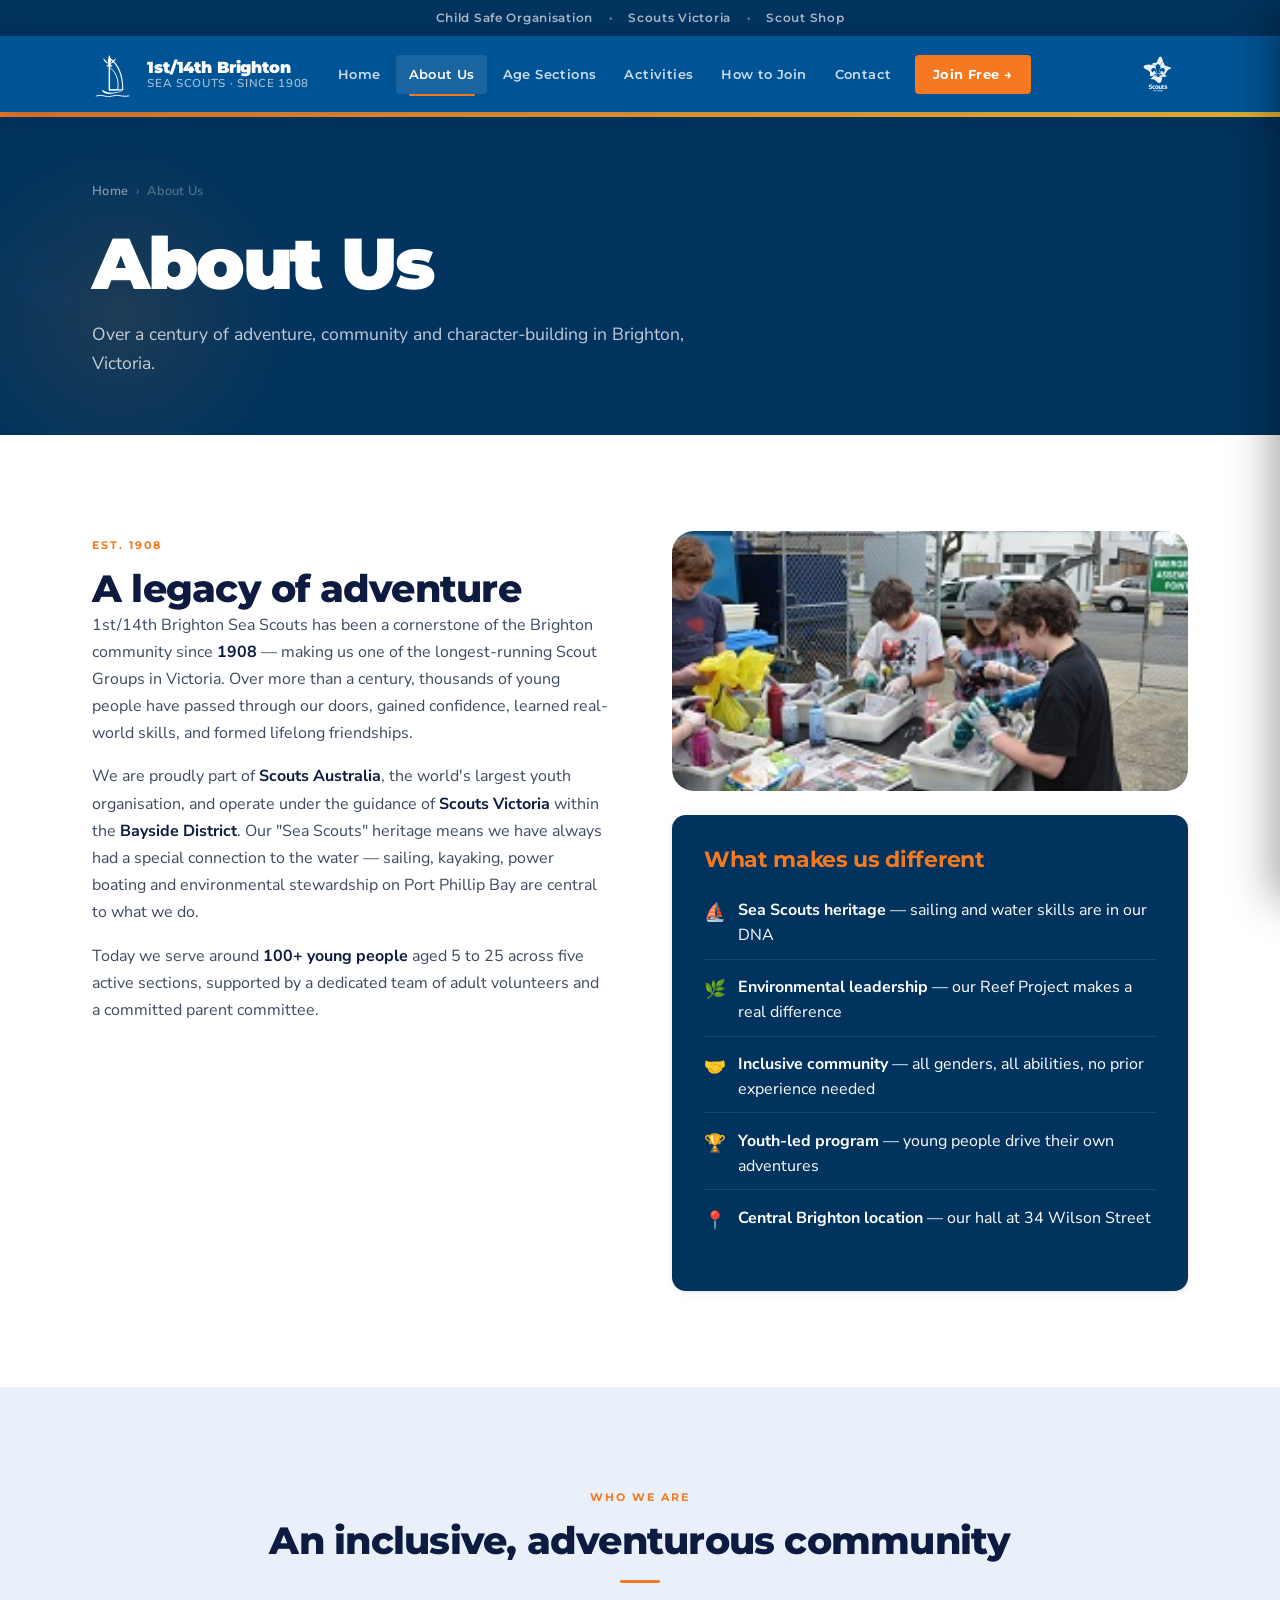
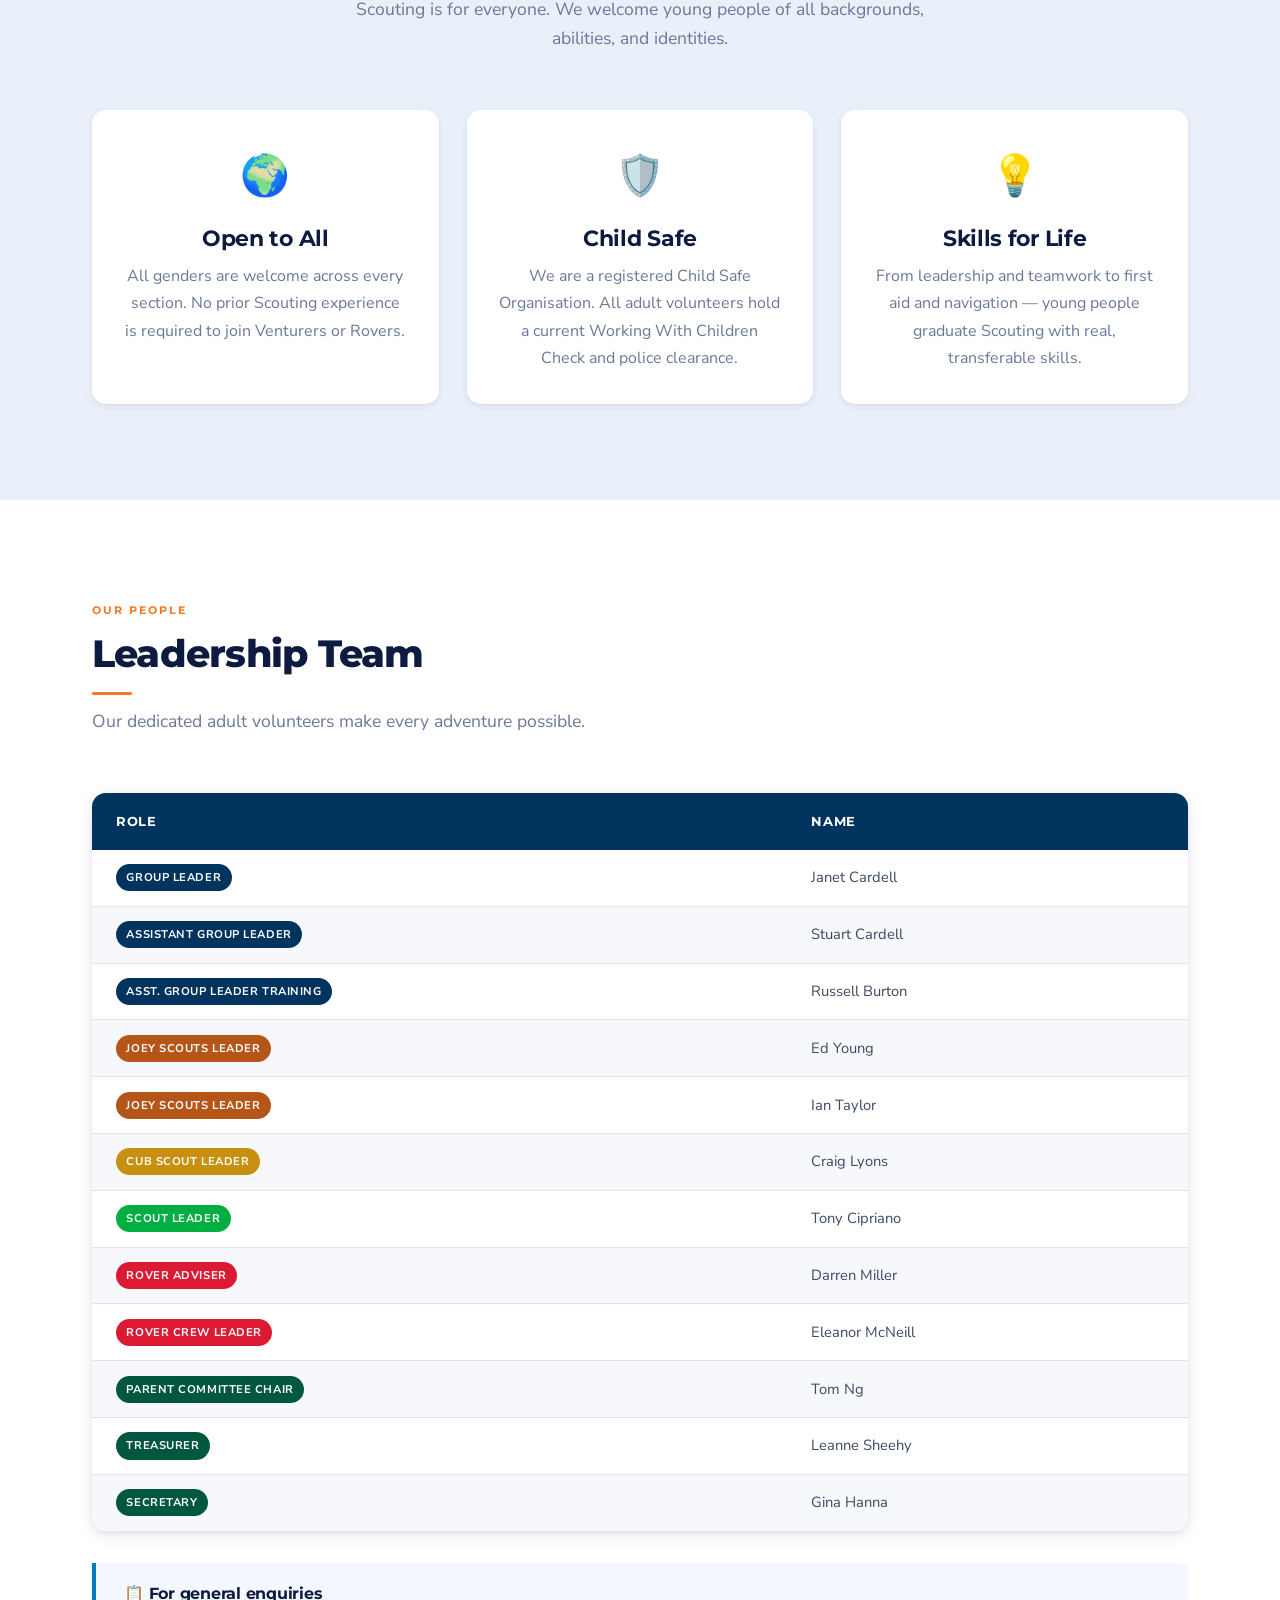
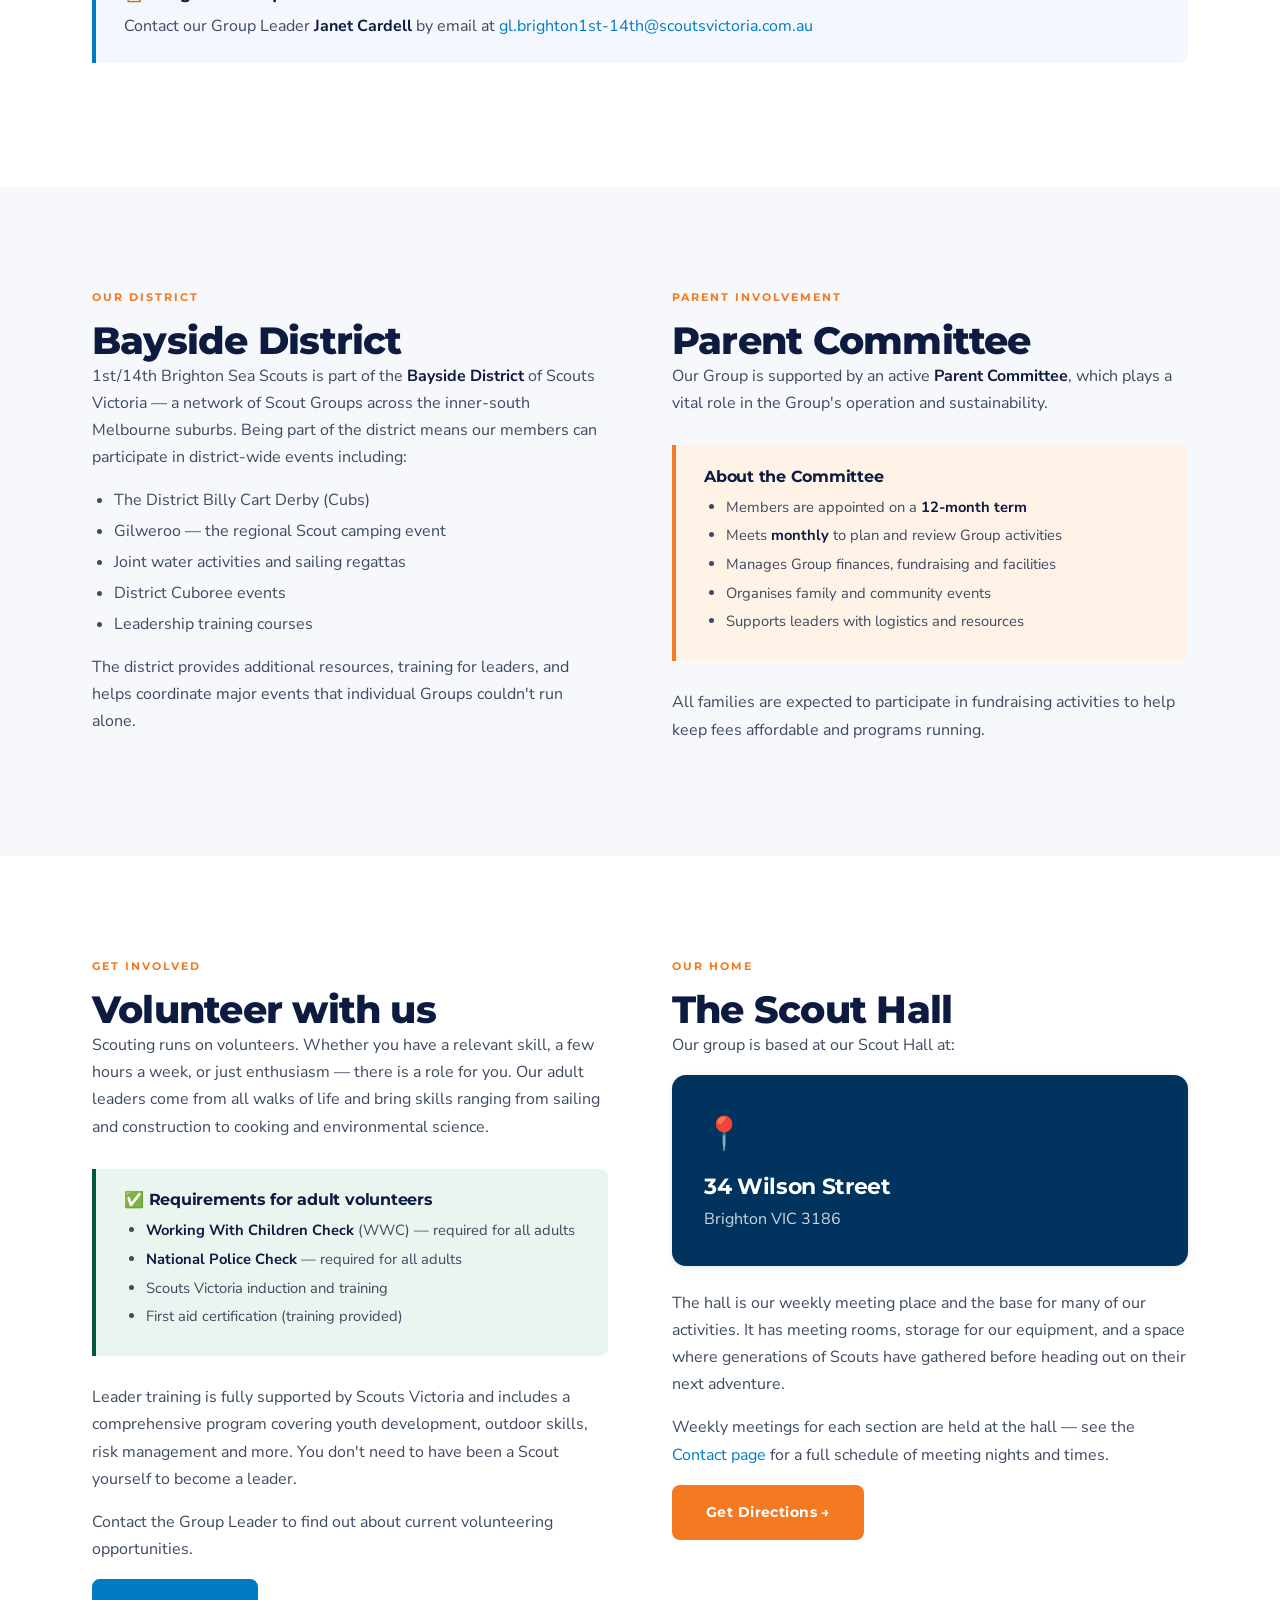
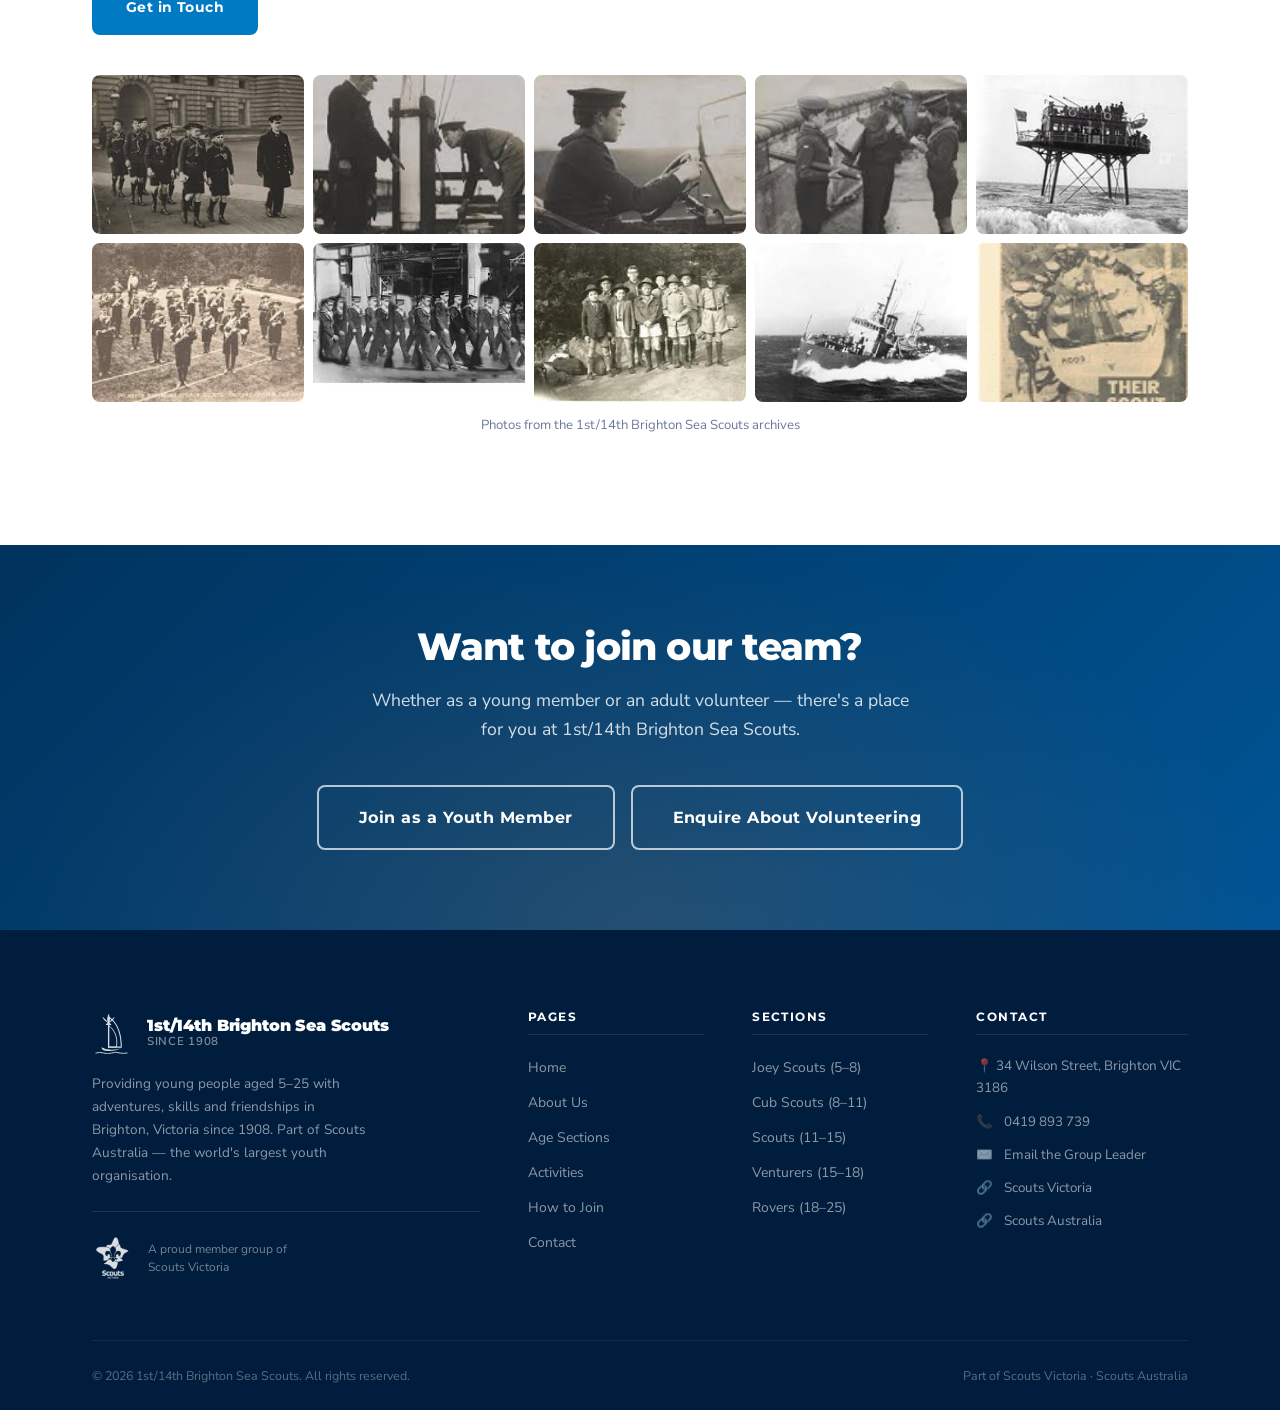
==== about.html @ 0769e06c "fix: update Child Safe and Scout Shop links in utility bar across all pages" ====
<!DOCTYPE html>
<html lang="en">
<head>
  <meta charset="UTF-8">
  <meta name="viewport" content="width=device-width, initial-scale=1.0">
  <title>About Us — 1st/14th Brighton Sea Scouts</title>
  <meta name="description" content="Learn about 1st/14th Brighton Sea Scouts — our history since 1908, our leadership team, our hall at 34 Wilson Street, and how to volunteer.">
  <link rel="stylesheet" href="style.css">
</head>
<body>

  <!-- Utility Bar -->
  <div class="utility-bar">
    <a href="https://scoutsvictoria.com.au/join-the-adventure/child-safe-scouting/" target="_blank" rel="noopener">Child Safe Organisation</a> ·
    <a href="https://scoutsvictoria.com.au" target="_blank" rel="noopener">Scouts Victoria</a> ·
    <a href="https://scoutshop.com.au" target="_blank" rel="noopener">Scout Shop</a>
  </div>

  <!-- Header -->
  <header class="site-header">
    <div class="container header-inner">
      <a href="index.html" class="site-logo">
        <img src="logo.svg" alt="1st/14th Brighton Sea Scouts emblem">
        <div class="logo-text">
          <span class="group-name">1st/14th Brighton</span>
          <span class="group-sub">Sea Scouts · Since 1908</span>
        </div>
      </a>
      <nav class="main-nav" aria-label="Main navigation">
        <a href="index.html">Home</a>
        <a href="about.html" class="active">About Us</a>
        <a href="sections.html">Age Sections</a>
        <a href="activities.html">Activities</a>
        <a href="join.html">How to Join</a>
        <a href="contact.html">Contact</a>
        <a href="join.html" class="nav-join-btn">Join Free →</a>
      </nav>
      <a href="https://scoutsvictoria.com.au" target="_blank" rel="noopener" class="vic-header-badge" title="A Scouts Victoria Group">
        <img src="images/scouts-vic-logo-white.png" alt="Scouts Victoria">
      </a>
            <button class="hamburger" aria-label="Open menu" aria-expanded="false" onclick="toggleMenu(this)">
        <span></span><span></span><span></span>
      </button>
    </div>
  </header>

  <div class="nav-overlay" onclick="closeMenu()"></div>
  <nav class="mobile-nav" aria-label="Mobile navigation">
    <a href="index.html">🏠 Home</a>
    <a href="about.html" class="active">ℹ️ About Us</a>
    <a href="sections.html">👦 Age Sections</a>
    <a href="activities.html">🏕️ Activities</a>
    <a href="join.html">📋 How to Join</a>
    <a href="contact.html">📞 Contact</a>
    <a href="join.html" class="nav-join-btn">Try 3 Nights FREE →</a>
  </nav>

  <div class="orange-stripe"></div>

  <!-- Page Hero -->
  <section class="page-hero">
    <div class="hero-pattern">
      <svg class="pattern-left" viewBox="0 0 280 420" xmlns="http://www.w3.org/2000/svg" fill="#1A4A9E" opacity="0.12" aria-hidden="true">
        <path d="M30,200 Q50,180 80,190 Q110,200 120,220 Q110,240 80,235 Q50,230 30,200Z"/>
        <rect x="55" y="140" width="10" height="80"/>
        <path d="M60,145 L60,175 L95,160Z"/>
        <circle cx="140" cy="80" r="30" fill="none" stroke="#1A4A9E" stroke-width="4"/>
        <path d="M110,80 L170,80 M140,50 L140,110 M120,60 L160,100 M160,60 L120,100"/>
      </svg>
    </div>
    <div class="container" style="position:relative; z-index:2;">
      <div class="breadcrumb">
        <a href="index.html">Home</a>
        <span>›</span>
        <span>About Us</span>
      </div>
      <h1>About Us</h1>
      <p>Over a century of adventure, community and character-building in Brighton, Victoria.</p>
    </div>
  </section>

  <!-- =============================================
       OUR HISTORY
       ============================================= -->
  <section class="section section-white">
    <div class="container">
      <div class="two-col">
        <div>
          <span class="section-label">Est. 1908</span>
          <h2>A legacy of adventure</h2>
          <p>1st/14th Brighton Sea Scouts has been a cornerstone of the Brighton community since <strong>1908</strong> — making us one of the longest-running Scout Groups in Victoria. Over more than a century, thousands of young people have passed through our doors, gained confidence, learned real-world skills, and formed lifelong friendships.</p>
          <p>We are proudly part of <strong>Scouts Australia</strong>, the world's largest youth organisation, and operate under the guidance of <strong>Scouts Victoria</strong> within the <strong>Bayside District</strong>. Our "Sea Scouts" heritage means we have always had a special connection to the water — sailing, kayaking, power boating and environmental stewardship on Port Phillip Bay are central to what we do.</p>
          <p>Today we serve around <strong>100+ young people</strong> aged 5 to 25 across five active sections, supported by a dedicated team of adult volunteers and a committed parent committee.</p>
        </div>
        <div>
          <img src="images/bss/scouts_about_001-s.jpg" alt="Brighton Sea Scouts members on an outdoor adventure" style="width:100%; border-radius: var(--radius-lg); margin-bottom: 1.5rem; object-fit: cover; max-height: 260px;">
          <div class="card" style="background: var(--navy); color: white; padding: 2rem;">
            <h3 style="color:var(--orange); margin-bottom:1rem;">What makes us different</h3>
            <ul style="list-style:none; padding:0;">
              <li style="padding:.6rem 0; border-bottom:1px solid rgba(255,255,255,0.1); display:flex; gap:.75rem; align-items:flex-start;">
                <span style="color:var(--orange); font-size:1.1rem; flex-shrink:0;">⛵</span>
                <span><strong style="color:white;">Sea Scouts heritage</strong> — sailing and water skills are in our DNA</span>
              </li>
              <li style="padding:.6rem 0; border-bottom:1px solid rgba(255,255,255,0.1); display:flex; gap:.75rem; align-items:flex-start;">
                <span style="color:var(--orange); font-size:1.1rem; flex-shrink:0;">🌿</span>
                <span><strong style="color:white;">Environmental leadership</strong> — our Reef Project makes a real difference</span>
              </li>
              <li style="padding:.6rem 0; border-bottom:1px solid rgba(255,255,255,0.1); display:flex; gap:.75rem; align-items:flex-start;">
                <span style="color:var(--orange); font-size:1.1rem; flex-shrink:0;">🤝</span>
                <span><strong style="color:white;">Inclusive community</strong> — all genders, all abilities, no prior experience needed</span>
              </li>
              <li style="padding:.6rem 0; border-bottom:1px solid rgba(255,255,255,0.1); display:flex; gap:.75rem; align-items:flex-start;">
                <span style="color:var(--orange); font-size:1.1rem; flex-shrink:0;">🏆</span>
                <span><strong style="color:white;">Youth-led program</strong> — young people drive their own adventures</span>
              </li>
              <li style="padding:.6rem 0; display:flex; gap:.75rem; align-items:flex-start;">
                <span style="color:var(--orange); font-size:1.1rem; flex-shrink:0;">📍</span>
                <span><strong style="color:white;">Central Brighton location</strong> — our hall at 34 Wilson Street</span>
              </li>
            </ul>
          </div>
        </div>
      </div>
    </div>
  </section>

  <!-- =============================================
       OUR VALUES
       ============================================= -->
  <section class="section section-pale">
    <div class="container">
      <div class="section-header text-center">
        <span class="section-label">Who we are</span>
        <h2 class="section-title">An inclusive, adventurous community</h2>
        <p class="section-subtitle">Scouting is for everyone. We welcome young people of all backgrounds, abilities, and identities.</p>
      </div>
      <div class="grid-3">
        <div class="card card-body" style="text-align:center;">
          <div style="font-size:2.5rem; margin-bottom:1rem;">🌍</div>
          <h3 style="margin-bottom:.75rem;">Open to All</h3>
          <p style="color:var(--text-light); margin:0;">All genders are welcome across every section. No prior Scouting experience is required to join Venturers or Rovers.</p>
        </div>
        <div class="card card-body" style="text-align:center;">
          <div style="font-size:2.5rem; margin-bottom:1rem;">🛡️</div>
          <h3 style="margin-bottom:.75rem;">Child Safe</h3>
          <p style="color:var(--text-light); margin:0;">We are a registered Child Safe Organisation. All adult volunteers hold a current Working With Children Check and police clearance.</p>
        </div>
        <div class="card card-body" style="text-align:center;">
          <div style="font-size:2.5rem; margin-bottom:1rem;">💡</div>
          <h3 style="margin-bottom:.75rem;">Skills for Life</h3>
          <p style="color:var(--text-light); margin:0;">From leadership and teamwork to first aid and navigation — young people graduate Scouting with real, transferable skills.</p>
        </div>
      </div>
    </div>
  </section>

  <!-- =============================================
       LEADERSHIP TEAM
       ============================================= -->
  <section class="section section-white">
    <div class="container">
      <div class="section-header">
        <span class="section-label">Our people</span>
        <h2 class="section-title">Leadership Team</h2>
        <p class="section-subtitle" style="margin-bottom:0;">Our dedicated adult volunteers make every adventure possible.</p>
      </div>

      <table class="leadership-table">
        <thead>
          <tr>
            <th>Role</th>
            <th>Name</th>
          </tr>
        </thead>
        <tbody>
          <tr>
            <td>
              <span class="role-badge badge-leader">Group Leader</span>
            </td>
            <td>Janet Cardell</td>
          </tr>
          <tr>
            <td>
              <span class="role-badge badge-leader">Assistant Group Leader</span>
            </td>
            <td>Stuart Cardell</td>
          </tr>
          <tr>
            <td>
              <span class="role-badge badge-leader">Asst. Group Leader Training</span>
            </td>
            <td>Russell Burton</td>
          </tr>
          <tr>
            <td>
              <span class="role-badge badge-section" style="background:var(--section-joey);">Joey Scouts Leader</span>
            </td>
            <td>Ed Young</td>
          </tr>
          <tr>
            <td>
              <span class="role-badge badge-section" style="background:var(--section-joey);">Joey Scouts Leader</span>
            </td>
            <td>Ian Taylor</td>
          </tr>
          <tr>
            <td>
              <span class="role-badge badge-section" style="background:var(--section-cubs);">Cub Scout Leader</span>
            </td>
            <td>Craig Lyons</td>
          </tr>
          <tr>
            <td>
              <span class="role-badge badge-section" style="background:var(--section-scouts);">Scout Leader</span>
            </td>
            <td>Tony Cipriano</td>
          </tr>

          <tr>
            <td>
              <span class="role-badge badge-section" style="background:var(--section-rovers);">Rover Adviser</span>
            </td>
            <td>Darren Miller</td>
          </tr>
          <tr>
            <td>
              <span class="role-badge badge-section" style="background:var(--section-rovers);">Rover Crew Leader</span>
            </td>
            <td>Eleanor McNeill</td>
          </tr>
          <tr>
            <td>
              <span class="role-badge badge-committee">Parent Committee Chair</span>
            </td>
            <td>Tom Ng</td>
          </tr>
          <tr>
            <td>
              <span class="role-badge badge-committee">Treasurer</span>
            </td>
            <td>Leanne Sheehy</td>
          </tr>
          <tr>
            <td>
              <span class="role-badge badge-committee">Secretary</span>
            </td>
            <td>Gina Hanna</td>
          </tr>
        </tbody>
      </table>

      <div class="info-box">
        <h4>📋 For general enquiries</h4>
        <p style="margin:0;">Contact our Group Leader <strong>Janet Cardell</strong> by email at <a href="mailto:gl.brighton1st-14th@scoutsvictoria.com.au">gl.brighton1st-14th@scoutsvictoria.com.au</a></p>
      </div>
    </div>
  </section>

  <!-- =============================================
       BAYSIDE DISTRICT & PARENT COMMITTEE
       ============================================= -->
  <section class="section section-off-white">
    <div class="container">
      <div class="two-col">
        <div>
          <span class="section-label">Our district</span>
          <h2>Bayside District</h2>
          <p>1st/14th Brighton Sea Scouts is part of the <strong>Bayside District</strong> of Scouts Victoria — a network of Scout Groups across the inner-south Melbourne suburbs. Being part of the district means our members can participate in district-wide events including:</p>
          <ul>
            <li>The District Billy Cart Derby (Cubs)</li>
            <li>Gilweroo — the regional Scout camping event</li>
            <li>Joint water activities and sailing regattas</li>
            <li>District Cuboree events</li>
            <li>Leadership training courses</li>
          </ul>
          <p>The district provides additional resources, training for leaders, and helps coordinate major events that individual Groups couldn't run alone.</p>
        </div>
        <div>
          <span class="section-label">Parent involvement</span>
          <h2>Parent Committee</h2>
          <p>Our Group is supported by an active <strong>Parent Committee</strong>, which plays a vital role in the Group's operation and sustainability.</p>
          <div class="info-box orange">
            <h4>About the Committee</h4>
            <ul style="margin:0;">
              <li>Members are appointed on a <strong>12-month term</strong></li>
              <li>Meets <strong>monthly</strong> to plan and review Group activities</li>
              <li>Manages Group finances, fundraising and facilities</li>
              <li>Organises family and community events</li>
              <li>Supports leaders with logistics and resources</li>
            </ul>
          </div>
          <p>All families are expected to participate in fundraising activities to help keep fees affordable and programs running.</p>
        </div>
      </div>
    </div>
  </section>

  <!-- =============================================
       VOLUNTEERING & OUR HALL
       ============================================= -->
  <section class="section section-white">
    <div class="container">
      <div class="two-col">
        <div>
          <span class="section-label">Get involved</span>
          <h2>Volunteer with us</h2>
          <p>Scouting runs on volunteers. Whether you have a relevant skill, a few hours a week, or just enthusiasm — there is a role for you. Our adult leaders come from all walks of life and bring skills ranging from sailing and construction to cooking and environmental science.</p>

          <div class="info-box green">
            <h4>✅ Requirements for adult volunteers</h4>
            <ul style="margin:0;">
              <li><strong>Working With Children Check</strong> (WWC) — required for all adults</li>
              <li><strong>National Police Check</strong> — required for all adults</li>
              <li>Scouts Victoria induction and training</li>
              <li>First aid certification (training provided)</li>
            </ul>
          </div>

          <p>Leader training is fully supported by Scouts Victoria and includes a comprehensive program covering youth development, outdoor skills, risk management and more. You don't need to have been a Scout yourself to become a leader.</p>
          <p>Contact the Group Leader to find out about current volunteering opportunities.</p>
          <a href="contact.html" class="btn btn-blue">Get in Touch</a>
        </div>
        <div>
          <span class="section-label">Our home</span>
          <h2>The Scout Hall</h2>
          <p>Our group is based at our Scout Hall at:</p>
          <div class="card card-body" style="background:var(--navy); color:white; margin-bottom:1.5rem;">
            <div style="font-size:2rem; margin-bottom:.75rem;">📍</div>
            <h3 style="color:white; margin-bottom:.5rem;">34 Wilson Street</h3>
            <p style="color:rgba(255,255,255,0.8); margin:0;">Brighton VIC 3186</p>
          </div>
          <p>The hall is our weekly meeting place and the base for many of our activities. It has meeting rooms, storage for our equipment, and a space where generations of Scouts have gathered before heading out on their next adventure.</p>
          <p>Weekly meetings for each section are held at the hall — see the <a href="contact.html">Contact page</a> for a full schedule of meeting nights and times.</p>
          <a href="https://maps.google.com/?q=34+Wilson+Street+Brighton+VIC+3186" target="_blank" rel="noopener" class="btn btn-orange">Get Directions →</a>
        </div>
      </div>
      <!-- History photo grid from original site -->
      <div style="margin-top: 2.5rem;">
        <div class="bss-history-grid">
          <img src="images/bss/group_history_history1.jpg" alt="Brighton Sea Scouts history" class="bss-history-img">
          <img src="images/bss/group_history_history2.jpg" alt="Brighton Sea Scouts history" class="bss-history-img">
          <img src="images/bss/group_history_history3.jpg" alt="Brighton Sea Scouts history" class="bss-history-img">
          <img src="images/bss/group_history_history4.jpg" alt="Brighton Sea Scouts history" class="bss-history-img">
          <img src="images/bss/group_history_history5.jpg" alt="Brighton Sea Scouts history" class="bss-history-img">
          <img src="images/bss/group_history_history6.jpg" alt="Brighton Sea Scouts history" class="bss-history-img">
          <img src="images/bss/group_history_history7.jpg" alt="Brighton Sea Scouts history" class="bss-history-img">
          <img src="images/bss/group_history_history8.jpg" alt="Brighton Sea Scouts history" class="bss-history-img">
          <img src="images/bss/group_history_history9.jpg" alt="Brighton Sea Scouts history" class="bss-history-img">
          <img src="images/bss/group_history_history11.jpg" alt="Brighton Sea Scouts history" class="bss-history-img">
        </div>
        <p style="text-align:center; color:var(--text-light); font-size:0.82rem; margin-top:0.75rem;">Photos from the 1st/14th Brighton Sea Scouts archives</p>
      </div>
    </div>
  </section>

  <!-- CTA -->
  <section class="cta-strip">
    <div class="container">
      <h2>Want to join our team?</h2>
      <p>Whether as a young member or an adult volunteer — there's a place for you at 1st/14th Brighton Sea Scouts.</p>
      <div style="display:flex; gap:1rem; justify-content:center; flex-wrap:wrap;">
        <a href="join.html" class="btn btn-outline-white btn-lg">Join as a Youth Member</a>
        <a href="contact.html" class="btn btn-outline-white btn-lg">Enquire About Volunteering</a>
      </div>
    </div>
  </section>

  <!-- Footer -->
  <footer class="site-footer">
    <div class="container">
      <div class="footer-grid">
        <div class="footer-brand">
          <div class="footer-logo-wrap">
            <img src="logo.svg" alt="1st/14th Brighton Sea Scouts">
            <div class="logo-text">
              <span class="group-name">1st/14th Brighton Sea Scouts</span>
              <span class="group-sub">Since 1908</span>
            </div>
          </div>
          <p class="footer-desc">Providing young people aged 5–25 with adventures, skills and friendships in Brighton, Victoria since 1908. Part of Scouts Australia — the world's largest youth organisation.</p>
          <div class="footer-vic-affiliation">
            <a href="https://scoutsvictoria.com.au" target="_blank" rel="noopener">
              <img src="images/scouts-vic-logo-white.png" alt="Scouts Victoria">
            </a>
            <span>A proud member group of Scouts Victoria</span>
          </div>
        </div>
        <div class="footer-col">
          <h4>Pages</h4>
          <ul>
            <li><a href="index.html">Home</a></li>
            <li><a href="about.html">About Us</a></li>
            <li><a href="sections.html">Age Sections</a></li>
            <li><a href="activities.html">Activities</a></li>
            <li><a href="join.html">How to Join</a></li>
            <li><a href="contact.html">Contact</a></li>
          </ul>
        </div>
        <div class="footer-col">
          <h4>Sections</h4>
          <ul>
            <li><a href="sections.html#joeys">Joey Scouts (5–8)</a></li>
            <li><a href="sections.html#cubs">Cub Scouts (8–11)</a></li>
            <li><a href="sections.html#scouts">Scouts (11–15)</a></li>
            <li><a href="sections.html#venturers">Venturers (15–18)</a></li>
            <li><a href="sections.html#rovers">Rovers (18–25)</a></li>
          </ul>
        </div>
        <div class="footer-col footer-contact">
          <h4>Contact</h4>
          <p>📍 34 Wilson Street, Brighton VIC 3186</p>
          <p>📞 <a href="tel:0419893739">0419 893 739</a></p>
          <p>✉️ <a href="mailto:gl.brighton1st-14th@scoutsvictoria.com.au">Email the Group Leader</a></p>
          <p>🔗 <a href="https://scoutsvictoria.com.au" target="_blank" rel="noopener">Scouts Victoria</a></p>
          <p>🔗 <a href="https://scouts.com.au" target="_blank" rel="noopener">Scouts Australia</a></p>
        </div>
      </div>
      <div class="footer-bottom">
        <span>© 2026 1st/14th Brighton Sea Scouts. All rights reserved.</span>
        <span>Part of <a href="https://scoutsvictoria.com.au" target="_blank" rel="noopener">Scouts Victoria</a> · <a href="https://scouts.com.au" target="_blank" rel="noopener">Scouts Australia</a></span>
      </div>
    </div>
  </footer>

  <script>
    function toggleMenu(btn) {
      const isOpen = btn.classList.toggle('open');
      btn.setAttribute('aria-expanded', isOpen);
      document.querySelector('.mobile-nav').classList.toggle('open', isOpen);
      document.querySelector('.nav-overlay').classList.toggle('open', isOpen);
      document.body.style.overflow = isOpen ? 'hidden' : '';
    }
    function closeMenu() {
      document.querySelector('.hamburger').classList.remove('open');
      document.querySelector('.hamburger').setAttribute('aria-expanded', 'false');
      document.querySelector('.mobile-nav').classList.remove('open');
      document.querySelector('.nav-overlay').classList.remove('open');
      document.body.style.overflow = '';
    }
  </script>
</body>
</html>
---- style.css ----
/* ============================================================
   1st/14th Brighton Sea Scouts — Design System
   Navy + Orange · Scouts Victoria Branding
   Mobile-first · No frameworks
   ============================================================ */

@import url('https://fonts.googleapis.com/css2?family=Montserrat:wght@400;600;700;800;900&family=Nunito+Sans:ital,opsz,wght@0,6..12,400;0,6..12,600;0,6..12,700;1,6..12,400&display=swap');

/* ============================================================
   DESIGN TOKENS
   ============================================================ */
:root {
  /* Colours */
  --navy:           #00335D;
  --navy-mid:       #005495;
  --navy-light:     #007BC3;
  --navy-pale:      #EAF0FA;
  --navy-pale-2:    #F4F7FD;
  --orange:         #F47920;
  --orange-dark:    #C85E0C;
  --orange-pale:    #FFF3E8;
  --green-scout:    #00573F;
  --gold:           #FFC72C;
  --white:          #FFFFFF;
  --off-white:      #F6F8FC;
  --text-dark:      #0D1B40;
  --text-mid:       #3D4A60;
  --text-light:     #6B7898;
  --border:         #DDE3EE;

  /* Section accent colours — aligned with Scouts Australia uniform trim */
  --section-joey:       #B65518;   /* official Scouts VIC Joey orange */
  --section-cubs:       #C89010;   /* official Scouts VIC Cubs gold */
  --section-scouts:     #00AE42;   /* official Scouts VIC Scouts green */
  --section-venturers:  #9E1B32;   /* official Scouts VIC Venturers red */
  --section-rovers:     #DC1B32;   /* official Scouts VIC Rovers red */

  /* Section pale tints for card backgrounds */
  --joey-pale:      #FEF3E0;
  --cubs-pale:      #FEFAE0;
  --scouts-pale:    #E6F5EE;
  --venturers-pale: #F5E6F0;
  --rovers-pale:    #FCEAEC;

  /* Spacing */
  --space-xs:   0.5rem;
  --space-sm:   1rem;
  --space-md:   1.5rem;
  --space-lg:   2.5rem;
  --space-xl:   4rem;
  --space-2xl:  6rem;
  --space-3xl:  8rem;

  /* Radii */
  --radius-xs:  4px;
  --radius-sm:  8px;
  --radius-md:  14px;
  --radius-lg:  22px;
  --radius-xl:  32px;

  /* Shadows — layered, natural */
  --shadow-xs:  0 1px 2px rgba(0,32,96,0.06);
  --shadow-sm:  0 2px 8px rgba(0,32,96,0.07), 0 1px 2px rgba(0,32,96,0.05);
  --shadow-md:  0 4px 16px rgba(0,32,96,0.10), 0 2px 4px rgba(0,32,96,0.06);
  --shadow-lg:  0 10px 36px rgba(0,32,96,0.14), 0 4px 8px rgba(0,32,96,0.07);
  --shadow-xl:  0 20px 60px rgba(0,32,96,0.18), 0 8px 16px rgba(0,32,96,0.08);

  /* Misc */
  --max-width:   1160px;
  --header-h:    76px;
  --transition:  0.25s cubic-bezier(0.4, 0, 0.2, 1);
}

/* ============================================================
   RESET & BASE
   ============================================================ */
*, *::before, *::after { box-sizing: border-box; margin: 0; padding: 0; }

html { scroll-behavior: smooth; font-size: 16px; overflow-x: hidden; max-width: 100%; }

body {
  font-family: 'Nunito Sans', 'Helvetica Neue', Arial, sans-serif;
  color: var(--text-mid);
  background: var(--white);
  line-height: 1.7;
  overflow-x: hidden;
  max-width: 100%;
  -webkit-font-smoothing: antialiased;
}

img  { max-width: 100%; height: auto; display: block; }
a    { color: var(--navy-light); text-decoration: none; transition: color var(--transition); }
a:hover { color: var(--orange); }

h1, h2, h3, h4, h5 {
  font-family: 'Montserrat', sans-serif;
  font-weight: 800;
  color: var(--text-dark);
  line-height: 1.15;
  letter-spacing: -0.015em;
}

h1 { font-size: clamp(2.6rem, 6vw, 4.5rem);   font-weight: 900; letter-spacing: -0.03em; }
h2 { font-size: clamp(1.75rem, 3vw, 2.5rem);   font-weight: 800; letter-spacing: -0.02em; }
h3 { font-size: clamp(1.1rem, 1.8vw, 1.35rem); font-weight: 700; }
h4 { font-size: 1rem;   font-weight: 700; }
h5 { font-size: .875rem; font-weight: 700; }

p { margin-bottom: 1em; }
ul, ol { padding-left: 1.4em; margin-bottom: 1em; }
li { margin-bottom: 0.35em; line-height: 1.6; }
strong { color: var(--text-dark); }

/* ============================================================
   UTILITIES
   ============================================================ */
*, *::before, *::after { box-sizing: border-box; }

.container {
  max-width: var(--max-width);
  width: 100%;
  margin: 0 auto;
  padding: 0 2rem;
}

.sr-only {
  position: absolute; width: 1px; height: 1px;
  padding: 0; margin: -1px; overflow: hidden;
  clip: rect(0,0,0,0); border: 0;
}

.text-center  { text-align: center; }
.text-white   { color: var(--white) !important; }
.text-orange  { color: var(--orange); }
.text-navy    { color: var(--navy); }

.mb-0  { margin-bottom: 0 !important; }
.mt-sm { margin-top: var(--space-sm); }
.mt-md { margin-top: var(--space-md); }
.mt-lg { margin-top: var(--space-lg); }

/* ============================================================
   BUTTONS
   ============================================================ */
.btn {
  display: inline-flex;
  align-items: center;
  gap: 0.45rem;
  padding: 0.85rem 2rem;
  border-radius: var(--radius-sm);
  font-family: 'Montserrat', sans-serif;
  font-weight: 700;
  font-size: 0.9rem;
  letter-spacing: 0.03em;
  cursor: pointer;
  border: 2px solid transparent;
  transition: background var(--transition), color var(--transition),
              transform var(--transition), box-shadow var(--transition),
              border-color var(--transition);
  text-decoration: none;
  white-space: nowrap;
}

.btn:hover { transform: translateY(-2px); }

.btn-orange {
  background: var(--orange);
  color: var(--white);
  border-color: var(--orange);
}
.btn-orange:hover {
  background: var(--orange-dark);
  border-color: var(--orange-dark);
  box-shadow: 0 6px 20px rgba(244,121,32,0.4);
  color: var(--white);
}

.btn-blue {
  background: var(--navy-light);
  color: var(--white);
  border-color: var(--navy-light);
}
.btn-blue:hover {
  background: var(--navy-mid);
  border-color: var(--navy-mid);
  box-shadow: 0 6px 20px rgba(0,80,179,0.35);
  color: var(--white);
}

.btn-outline-white {
  background: transparent;
  color: var(--white);
  border-color: rgba(255,255,255,0.7);
}
.btn-outline-white:hover {
  background: var(--white);
  border-color: var(--white);
  color: var(--navy);
  box-shadow: 0 6px 20px rgba(0,0,0,0.2);
}

.btn-outline-navy {
  background: transparent;
  color: var(--navy);
  border-color: var(--navy);
}
.btn-outline-navy:hover {
  background: var(--navy);
  color: var(--white);
  box-shadow: 0 6px 20px rgba(0,32,96,0.25);
}

/* Aliases used across site */
.btn-primary {
  background: var(--orange);
  color: var(--white);
  border-color: var(--orange);
}
.btn-primary:hover {
  background: var(--orange-dark);
  border-color: var(--orange-dark);
  box-shadow: 0 6px 20px rgba(244,121,32,0.4);
  color: var(--white);
}

.btn-outline {
  background: transparent;
  color: var(--navy);
  border-color: var(--navy);
}
.btn-outline:hover {
  background: var(--navy);
  color: var(--white);
  box-shadow: 0 6px 20px rgba(0,32,96,0.25);
}

.btn-lg  { padding: 1.05rem 2.5rem; font-size: 1rem; }
.btn-sm  { padding: 0.55rem 1.2rem; font-size: 0.82rem; }

/* ============================================================
   UTILITY BAR
   ============================================================ */
.utility-bar {
  background: var(--navy);
  color: rgba(255,255,255,0.6);
  font-size: 0.75rem;
  font-family: 'Montserrat', sans-serif;
  font-weight: 600;
  letter-spacing: 0.06em;
  text-align: center;
  padding: 0.5rem 1rem;
}

.utility-bar a {
  color: rgba(255,255,255,0.65);
  margin: 0 0.75rem;
  text-decoration: none;
  transition: color var(--transition);
}
.utility-bar a:hover { color: var(--orange); }

/* ============================================================
   HEADER & NAV
   ============================================================ */
.site-header {
  background: var(--navy-mid);
  position: sticky;
  top: 0;
  z-index: 900;
  box-shadow: 0 2px 20px rgba(0,32,96,0.3);
  height: var(--header-h);
  width: 100%;
  overflow: hidden;
}

.header-inner {
  display: flex;
  align-items: center;
  justify-content: space-between;
  height: 100%;
  gap: 1rem;
}

/* Logo */
.site-logo {
  display: flex;
  align-items: center;
  gap: 0.9rem;
  text-decoration: none;
  flex-shrink: 0;
}

.site-logo img {
  height: 46px;
  width: auto;
  color: var(--white);
  filter: brightness(0) invert(1);
  flex-shrink: 0;
}

.logo-text {
  display: flex;
  flex-direction: column;
  line-height: 1.2;
}

.logo-text .group-name {
  font-family: 'Montserrat', sans-serif;
  font-weight: 900;
  font-size: 1rem;
  color: var(--white);
  letter-spacing: -0.01em;
}

.logo-text .group-sub {
  font-size: 0.72rem;
  font-weight: 600;
  color: rgba(255,255,255,0.62);
  letter-spacing: 0.06em;
  text-transform: uppercase;
}

/* Main Nav */
.main-nav {
  display: flex;
  align-items: center;
  gap: 0.15rem;
}

.main-nav a {
  color: rgba(255,255,255,0.8);
  font-family: 'Montserrat', sans-serif;
  font-weight: 600;
  font-size: 0.82rem;
  letter-spacing: 0.03em;
  padding: 0.5rem 0.8rem;
  border-radius: var(--radius-xs);
  text-decoration: none;
  transition: background var(--transition), color var(--transition);
  white-space: nowrap;
  position: relative;
}

.main-nav a:hover { background: rgba(255,255,255,0.1); color: var(--white); }

.main-nav a.active {
  color: var(--white);
  background: rgba(255,255,255,0.1);
}

.main-nav a.active::after {
  content: '';
  position: absolute;
  bottom: -2px;
  left: 0.8rem;
  right: 0.8rem;
  height: 2px;
  background: var(--orange);
  border-radius: 2px;
}

/* Scouts VIC official logo badge in header */
.vic-header-badge {
  display: flex;
  align-items: center;
  gap: 0;
  flex-shrink: 0;
  margin-left: auto;
  margin-right: 0.75rem;
  opacity: 0.92;
  transition: opacity var(--transition);
}
.vic-header-badge:hover { opacity: 1; }
.vic-header-badge img {
  height: 44px;
  width: auto;
  display: block;
}
@media (max-width: 900px) {
  .vic-header-badge { display: none; }
}

.nav-join-btn {
  background: var(--orange) !important;
  color: var(--white) !important;
  border-radius: var(--radius-xs) !important;
  padding: 0.5rem 1.15rem !important;
  margin-left: 0.5rem;
  font-weight: 700 !important;
}
.nav-join-btn:hover {
  background: var(--orange-dark) !important;
  box-shadow: 0 4px 14px rgba(244,121,32,0.45) !important;
}
.nav-join-btn::after { display: none !important; }

/* Hamburger */
.hamburger {
  display: none;
  flex-direction: column;
  gap: 5px;
  cursor: pointer;
  padding: 0.5rem;
  background: none;
  border: none;
  z-index: 1001;
}

.hamburger span {
  display: block;
  width: 26px;
  height: 2px;
  background: var(--white);
  border-radius: 2px;
  transition: transform 0.3s ease, opacity 0.3s ease;
}

.hamburger.open span:nth-child(1) { transform: translateY(7px) rotate(45deg); }
.hamburger.open span:nth-child(2) { opacity: 0; transform: scaleX(0); }
.hamburger.open span:nth-child(3) { transform: translateY(-7px) rotate(-45deg); }

/* Mobile Nav Drawer */
.mobile-nav {
  display: flex;
  position: fixed;
  top: 0; right: 0; bottom: 0;
  width: min(320px, 85vw);
  background: var(--navy);
  z-index: 980;
  padding: calc(var(--header-h) + 2rem) 1.5rem 2rem;
  flex-direction: column;
  gap: 0.2rem;
  box-shadow: -8px 0 40px rgba(0,0,0,0.35);
  overflow-y: auto;
  transform: translateX(100%);
  transition: transform 0.35s cubic-bezier(0.4, 0, 0.2, 1);
}

.mobile-nav.open { transform: translateX(0); }

.mobile-nav a {
  display: block;
  color: rgba(255,255,255,0.8);
  font-family: 'Montserrat', sans-serif;
  font-weight: 600;
  font-size: 0.95rem;
  padding: 0.85rem 1.1rem;
  border-radius: var(--radius-xs);
  border-bottom: 1px solid rgba(255,255,255,0.07);
  text-decoration: none;
  transition: background var(--transition), color var(--transition);
}

.mobile-nav a:hover,
.mobile-nav a.active { background: rgba(255,255,255,0.1); color: var(--white); }

.mobile-nav .nav-join-btn {
  margin-top: 1.5rem;
  background: var(--orange) !important;
  text-align: center;
  justify-content: center;
  border-radius: var(--radius-sm) !important;
  border-bottom: none !important;
  color: var(--white) !important;
  font-size: 1rem !important;
}

.nav-overlay {
  display: none;
  position: fixed;
  inset: 0;
  background: rgba(0,10,40,0.6);
  backdrop-filter: blur(2px);
  z-index: 970;
}
.nav-overlay.open { display: block; }

/* ============================================================
   ORANGE STRIPE ACCENT
   ============================================================ */
.orange-stripe {
  height: 5px;
  background: linear-gradient(90deg, var(--orange) 0%, var(--gold) 50%, var(--orange) 100%);
  background-size: 200% 100%;
  animation: shimmer 4s ease-in-out infinite;
}

@keyframes shimmer {
  0%   { background-position: -100% 0; }
  100% { background-position: 200% 0; }
}

/* ============================================================
   HERO — HOME PAGE
   ============================================================ */
.hero {
  position: relative;
  background: var(--navy);
  color: var(--white);
  padding: 8rem 0 7rem;
  overflow: hidden;
  min-height: 640px;
  display: flex;
  align-items: center;
}

/* Photo background handled via inline style; CSS adds gradient overlay */
.hero::after {
  content: '';
  position: absolute;
  inset: 0;
  background: linear-gradient(
    175deg,
    rgba(10,25,70,0.55) 0%,
    rgba(8,20,60,0.42) 40%,
    rgba(4,12,40,0.68) 100%
  );
  pointer-events: none;
  z-index: 1;
}

/* Warm orange glow at base — sea-horizon feel */
.hero::before {
  content: '';
  position: absolute;
  bottom: -80px;
  left: 50%;
  transform: translateX(-50%);
  width: 900px;
  height: 400px;
  background: radial-gradient(ellipse, rgba(244,121,32,0.18) 0%, transparent 65%);
  pointer-events: none;
  z-index: 1;
}

.hero-pattern {
  position: absolute;
  inset: 0;
  overflow: hidden;
  pointer-events: none;
  z-index: 0;
}

.hero-pattern svg {
  position: absolute;
  opacity: 0.06;
}

.hero-pattern .pattern-left  { left: -10px;  bottom: 0; height: 90%; width: auto; }
.hero-pattern .pattern-right { right: -10px; bottom: 0; height: 90%; width: auto; transform: scaleX(-1); }

.hero-content {
  position: relative;
  z-index: 2;
  text-align: center;
  max-width: 780px;
  margin: 0 auto;
}

.hero-eyebrow {
  display: inline-flex;
  align-items: center;
  gap: 0.4rem;
  background: var(--orange);
  color: var(--white);
  font-family: 'Montserrat', sans-serif;
  font-weight: 700;
  font-size: 0.72rem;
  letter-spacing: 0.14em;
  text-transform: uppercase;
  padding: 0.45rem 1.2rem;
  border-radius: 50px;
  margin-bottom: 1.5rem;
}

.hero h1 {
  color: var(--white);
  margin-bottom: 1.4rem;
  text-shadow: 0 3px 20px rgba(0,0,0,0.45);
  max-width: 720px;
  margin-left: auto;
  margin-right: auto;
  font-size: clamp(2.8rem, 6vw, 4.5rem);
}

.hero h1 em {
  font-style: normal;
  color: var(--gold);
}

.hero p.hero-lead {
  font-size: clamp(1.1rem, 1.8vw, 1.3rem);
  color: rgba(255,255,255,0.85);
  margin-bottom: 2.5rem;
  max-width: 580px;
  margin-left: auto;
  margin-right: auto;
  line-height: 1.75;
}

.hero-cta {
  display: flex;
  gap: 1rem;
  justify-content: center;
  flex-wrap: wrap;
  margin-bottom: 4rem;
}

/* Hero stats bar */
.hero-stats {
  display: grid;
  grid-template-columns: repeat(4, 1fr);
  gap: 0;
  max-width: 640px;
  margin: 0 auto;
  border: 1px solid rgba(255,255,255,0.12);
  border-radius: var(--radius-md);
  background: rgba(255,255,255,0.06);
  backdrop-filter: blur(6px);
  overflow: hidden;
}

.hero-stat {
  padding: 1.25rem 1rem;
  text-align: center;
  border-right: 1px solid rgba(255,255,255,0.10);
}
.hero-stat:last-child { border-right: none; }

.stat-num {
  display: block;
  font-family: 'Montserrat', sans-serif;
  font-weight: 900;
  font-size: 1.6rem;
  color: var(--gold);
  line-height: 1;
  margin-bottom: 0.3rem;
}

.stat-lbl {
  font-size: 0.72rem;
  color: rgba(255,255,255,0.6);
  font-weight: 600;
  text-transform: uppercase;
  letter-spacing: 0.08em;
}

/* ============================================================
   PAGE HERO — INNER PAGES
   ============================================================ */
.page-hero {
  position: relative;
  background: var(--navy);
  color: var(--white);
  padding: 4rem 0 3.5rem;
  overflow: hidden;
}

/* Subtle bottom-left gradient wash */
.page-hero::before {
  content: '';
  position: absolute;
  bottom: -60px;
  left: -60px;
  width: 360px;
  height: 360px;
  background: radial-gradient(circle, rgba(244,121,32,0.12) 0%, transparent 70%);
  pointer-events: none;
}

.page-hero h1 {
  color: var(--white);
  margin-bottom: 0.9rem;
}

.page-hero p {
  color: rgba(255,255,255,0.75);
  font-size: 1.1rem;
  max-width: 620px;
  margin-bottom: 0;
  line-height: 1.7;
}

.breadcrumb {
  display: flex;
  gap: 0.5rem;
  align-items: center;
  color: rgba(255,255,255,0.5);
  font-size: 0.8rem;
  font-weight: 600;
  margin-bottom: 1.2rem;
  letter-spacing: 0.02em;
}

.breadcrumb a { color: rgba(255,255,255,0.5); transition: color var(--transition); }
.breadcrumb a:hover { color: var(--orange); }
.breadcrumb span { color: rgba(255,255,255,0.3); }

/* ============================================================
   SECTION SPACING
   ============================================================ */
.section    { padding: var(--space-2xl) 0; }
.section-lg { padding: var(--space-3xl) 0; }
.section-sm { padding: var(--space-xl) 0; }

.section-navy       { background: var(--navy); }
.section-navy-mid   { background: var(--navy-mid); }
.section-pale       { background: var(--navy-pale); }
.section-off-white  { background: var(--off-white); }
.section-white      { background: var(--white); }
.section-orange     { background: var(--orange); }

.section-label {
  display: inline-flex;
  align-items: center;
  gap: 0.4rem;
  font-family: 'Montserrat', sans-serif;
  font-weight: 700;
  font-size: 0.7rem;
  letter-spacing: 0.18em;
  text-transform: uppercase;
  color: var(--orange);
  margin-bottom: 0.75rem;
}

.section-title { margin-bottom: 0.75rem; }

.section-subtitle {
  color: var(--text-light);
  font-size: 1.1rem;
  margin-bottom: 3rem;
  line-height: 1.7;
  max-width: 600px;
}

.section-header         { margin-bottom: 3.5rem; }
.section-header.text-center .section-subtitle { margin-left: auto; margin-right: auto; }

/* Decorative heading underline */
.section-header h2::after {
  content: '';
  display: block;
  width: 40px;
  height: 3px;
  background: var(--orange);
  border-radius: 2px;
  margin-top: 1rem;
}

.section-header.text-center h2::after { margin-left: auto; margin-right: auto; }

/* ============================================================
   CARDS
   ============================================================ */
.card {
  background: var(--white);
  border-radius: var(--radius-md);
  box-shadow: var(--shadow-sm);
  overflow: hidden;
  transition: transform var(--transition), box-shadow var(--transition);
}

.card:hover {
  transform: translateY(-5px);
  box-shadow: var(--shadow-lg);
}

.card-body   { padding: 2rem; }
.card-title  { margin-bottom: 0.6rem; color: var(--text-dark); }
.card-text   { color: var(--text-light); font-size: 1rem; margin-bottom: 0; line-height: 1.65; }

/* ============================================================
   GRIDS
   ============================================================ */
.grid-2    { display: grid; grid-template-columns: repeat(2, 1fr); gap: 1.75rem; }
.grid-3    { display: grid; grid-template-columns: repeat(3, 1fr); gap: 1.75rem; }
.grid-4    { display: grid; grid-template-columns: repeat(4, 1fr); gap: 1.5rem; }
.grid-5    { display: grid; grid-template-columns: repeat(5, 1fr); gap: 1.25rem; }
.grid-auto { display: grid; grid-template-columns: repeat(auto-fit, minmax(260px, 1fr)); gap: 1.75rem; }

/* ============================================================
   HOME — Age Section Cards
   ============================================================ */
.age-cards {
  display: grid;
  grid-template-columns: repeat(5, 1fr);
  gap: 1.15rem;
}

.age-card {
  background: var(--white);
  border-radius: var(--radius-md);
  padding: 0 1.25rem 1.75rem;
  text-align: center;
  box-shadow: var(--shadow-md);
  overflow: hidden;
  transition: transform var(--transition), box-shadow var(--transition);
  cursor: default;
  display: flex;
  flex-direction: column;
  align-items: center;
  /* top accent strip via pseudo-element */
  position: relative;
}

/* Top accent strip — replaces bottom border, more modern */
.age-card::before {
  content: '';
  display: block;
  width: 100%;
  height: 5px;
  border-radius: var(--radius-md) var(--radius-md) 0 0;
  margin-bottom: 1.5rem;
  flex-shrink: 0;
}

.age-card.joey::before      { background: var(--section-joey); }
.age-card.cubs::before      { background: var(--section-cubs); }
.age-card.scouts::before    { background: var(--section-scouts); }
.age-card.venturers::before { background: var(--section-venturers); }
.age-card.rovers::before    { background: var(--section-rovers); }

.age-card:hover { transform: translateY(-6px); box-shadow: var(--shadow-lg); }

.age-card .age-icon {
  width: 64px;
  height: 64px;
  border-radius: 50%;
  display: flex;
  align-items: center;
  justify-content: center;
  margin: 0 auto 1rem;
  font-size: 1.8rem;
}

.age-card.joey      .age-icon { background: var(--joey-pale); }
.age-card.cubs      .age-icon { background: var(--cubs-pale); }
.age-card.scouts    .age-icon { background: var(--scouts-pale); }
.age-card.venturers .age-icon { background: var(--venturers-pale); }
.age-card.rovers    .age-icon { background: var(--rovers-pale); }

.age-card .age-name {
  font-family: 'Montserrat', sans-serif;
  font-weight: 800;
  font-size: 1rem;
  color: var(--text-dark);
  margin-bottom: 0.3rem;
}

.age-card .age-range {
  font-size: 0.82rem;
  font-weight: 700;
  color: var(--orange);
  margin-bottom: 0.55rem;
}

.age-card .age-day {
  font-size: 0.75rem;
  font-weight: 600;
  color: var(--text-mid);
  background: var(--off-white);
  padding: 0.25rem 0.65rem;
  border-radius: 50px;
  display: inline-block;
}

/* ============================================================
   HOME — Adventure Grid
   ============================================================ */
.adventure-grid {
  display: grid;
  grid-template-columns: repeat(2, 1fr);
  gap: 1.5rem;
}

.adventure-card {
  position: relative;
  border-radius: var(--radius-lg);
  overflow: hidden;
  min-height: 300px;
  display: flex;
  flex-direction: column;
  justify-content: flex-end;
  padding: 2.5rem 2rem;
  box-shadow: var(--shadow-md);
  transition: transform var(--transition), box-shadow var(--transition);
}

.adventure-card::before {
  content: '';
  position: absolute;
  inset: 0;
  background: linear-gradient(to top, rgba(0,0,0,0.72) 0%, rgba(0,0,0,0.25) 50%, transparent 70%);
  z-index: 0;
}

.adventure-card:hover { transform: translateY(-5px); box-shadow: var(--shadow-xl); }

.adventure-card .adv-icon {
  font-size: 2.5rem;
  margin-bottom: 0.75rem;
  position: relative;
  z-index: 1;
}

.adventure-card h3 {
  color: var(--white);
  margin-bottom: 0.5rem;
  font-size: 1.3rem;
  position: relative;
  z-index: 1;
  text-shadow: 0 1px 8px rgba(0,0,0,0.4);
}

.adventure-card p {
  color: rgba(255,255,255,0.9);
  font-size: 0.95rem;
  margin: 0;
  position: relative;
  z-index: 1;
  line-height: 1.55;
}

.adventure-card.sail  { background: linear-gradient(145deg, #00335D 0%, #007BC3 100%); }
.adventure-card.camp  { background: linear-gradient(145deg, #0D3318 0%, #1F7A4A 100%); }
.adventure-card.adv   { background: linear-gradient(145deg, #3D1005 0%, #B83000 100%); }
.adventure-card.reef  { background: linear-gradient(145deg, #003330 0%, #006655 100%); }

/* ============================================================
   HOME — Stats Strip
   ============================================================ */
.stats-strip {
  background: var(--navy);
  padding: 4rem 0;
  position: relative;
  overflow: hidden;
}

.stats-strip::before {
  content: '';
  position: absolute;
  inset: 0;
  background: linear-gradient(135deg, rgba(244,121,32,0.08) 0%, transparent 50%, rgba(0,80,179,0.15) 100%);
  pointer-events: none;
}

.stats-grid {
  display: grid;
  grid-template-columns: repeat(4, 1fr);
  gap: 2rem;
  text-align: center;
  position: relative;
  z-index: 1;
}

.stat-number {
  display: block;
  font-family: 'Montserrat', sans-serif;
  font-size: clamp(2rem, 4vw, 3.25rem);
  font-weight: 900;
  color: var(--orange);
  line-height: 1;
  margin-bottom: 0.5rem;
  letter-spacing: -0.02em;
}

.stat-label {
  font-size: 0.85rem;
  color: rgba(255,255,255,0.65);
  font-weight: 600;
  text-transform: uppercase;
  letter-spacing: 0.06em;
}

/* Dividers between stats */
.stats-grid > div {
  position: relative;
}
.stats-grid > div:not(:last-child)::after {
  content: '';
  position: absolute;
  right: 0;
  top: 20%;
  height: 60%;
  width: 1px;
  background: rgba(255,255,255,0.12);
}

/* ============================================================
   HOME — Events Strip
   ============================================================ */
.events-strip  { padding: var(--space-2xl) 0; }

.events-grid {
  display: grid;
  grid-template-columns: repeat(3, 1fr);
  gap: 1.25rem;
}

.event-card {
  background: var(--white);
  border-radius: var(--radius-md);
  padding: 1.4rem 1.5rem;
  display: flex;
  gap: 1.1rem;
  align-items: flex-start;
  box-shadow: var(--shadow-sm);
  border-left: 4px solid var(--orange);
  transition: transform var(--transition), box-shadow var(--transition);
}

.event-card:hover { transform: translateY(-3px); box-shadow: var(--shadow-md); }

.event-date {
  background: var(--navy);
  color: var(--white);
  border-radius: var(--radius-xs);
  padding: 0.55rem 0.75rem;
  text-align: center;
  min-width: 54px;
  flex-shrink: 0;
}

.event-date .month {
  font-size: 0.6rem;
  font-weight: 700;
  letter-spacing: 0.1em;
  text-transform: uppercase;
  color: var(--orange);
  display: block;
}

.event-date .day {
  font-family: 'Montserrat', sans-serif;
  font-weight: 900;
  font-size: 1.5rem;
  line-height: 1.1;
}

.event-info h4 { font-size: 0.92rem; margin-bottom: 0.25rem; color: var(--text-dark); }
.event-info p  { font-size: 0.82rem; color: var(--text-light); margin: 0; }

/* ============================================================
   CTA STRIP
   ============================================================ */
.cta-strip {
  background: linear-gradient(135deg, var(--navy) 0%, var(--navy-mid) 100%);
  color: var(--white);
  padding: 5rem 0;
  text-align: center;
  position: relative;
  overflow: hidden;
}

.cta-strip::before {
  content: '';
  position: absolute;
  inset: 0;
  background: radial-gradient(ellipse at 50% 100%, rgba(244,121,32,0.15) 0%, transparent 70%);
}

.cta-strip > .container { position: relative; z-index: 1; }

.cta-strip h2 { color: var(--white); margin-bottom: 1rem; }
.cta-strip p  { color: rgba(255,255,255,0.82); margin-bottom: 2.5rem; font-size: 1.1rem; max-width: 560px; margin-left: auto; margin-right: auto; }

/* ============================================================
   ABOUT PAGE
   ============================================================ */
.leadership-table {
  width: 100%;
  border-collapse: collapse;
  margin: 2rem 0;
  background: var(--white);
  border-radius: var(--radius-md);
  overflow: hidden;
  box-shadow: var(--shadow-md);
}

.leadership-table th {
  background: var(--navy);
  color: var(--white);
  font-family: 'Montserrat', sans-serif;
  font-weight: 700;
  font-size: 0.8rem;
  text-align: left;
  padding: 1.1rem 1.5rem;
  letter-spacing: 0.05em;
  text-transform: uppercase;
}

.leadership-table td {
  padding: 0.9rem 1.5rem;
  border-bottom: 1px solid var(--border);
  font-size: 0.92rem;
  vertical-align: middle;
}

.leadership-table tr:last-child td { border-bottom: none; }
.leadership-table tr:nth-child(even) td { background: var(--off-white); }
.leadership-table tr:hover td { background: var(--navy-pale); transition: background 0.15s; }

.leadership-table td:first-child { font-weight: 600; color: var(--navy); }
.leadership-table td a { color: var(--navy-light); font-weight: 600; }
.leadership-table td a:hover { color: var(--orange); }

.role-badge {
  display: inline-block;
  font-size: 0.7rem;
  font-weight: 700;
  letter-spacing: 0.05em;
  text-transform: uppercase;
  padding: 0.25rem 0.65rem;
  border-radius: 50px;
  color: var(--white);
  white-space: nowrap;
}

.badge-leader    { background: var(--navy); }
.badge-section   { background: var(--navy-light); }
.badge-committee { background: var(--green-scout); }

/* Info boxes */
.info-box {
  background: var(--navy-pale-2);
  border-left: 4px solid var(--navy-light);
  border-radius: 0 var(--radius-sm) var(--radius-sm) 0;
  padding: 1.4rem 1.75rem;
  margin: 1.75rem 0;
}

.info-box.orange { border-color: var(--orange); background: var(--orange-pale); }
.info-box.green  { border-color: var(--green-scout); background: #EBF5F0; }

.info-box h4 { margin-bottom: 0.6rem; color: var(--text-dark); }
.info-box ul { margin-bottom: 0; }
.info-box li { color: var(--text-mid); font-size: 0.92rem; }

/* Two-column layout */
.two-col {
  display: grid;
  grid-template-columns: 1fr 1fr;
  gap: 4rem;
  align-items: start;
}

.two-col-wide {
  display: grid;
  grid-template-columns: 3fr 2fr;
  gap: 4rem;
  align-items: start;
}

.three-col {
  display: grid;
  grid-template-columns: repeat(3, 1fr);
  gap: 2rem;
}

/* ============================================================
   SECTIONS PAGE — Section Cards
   ============================================================ */
.section-card {
  background: var(--white);
  border-radius: var(--radius-lg);
  overflow: hidden;
  box-shadow: var(--shadow-md);
  margin-bottom: 3rem;
  display: grid;
  grid-template-columns: 260px 1fr;
  transition: box-shadow var(--transition);
}

.section-card:hover { box-shadow: var(--shadow-xl); }

.section-card-header {
  display: flex;
  flex-direction: column;
  align-items: center;
  justify-content: center;
  padding: 3rem 1.75rem;
  color: var(--white);
  text-align: center;
  position: relative;
  overflow: hidden;
}

/* Subtle noise texture overlay */
.section-card-header::after {
  content: '';
  position: absolute;
  inset: 0;
  background: linear-gradient(to bottom, rgba(255,255,255,0.08) 0%, transparent 100%);
  pointer-events: none;
}

.section-card.joey-card      .section-card-header { background: linear-gradient(160deg, #E88B20, var(--section-joey)); }
.section-card.cubs-card      .section-card-header { background: linear-gradient(160deg, #EAB830, var(--section-cubs)); }
.section-card.scouts-card    .section-card-header { background: linear-gradient(160deg, #259955, var(--section-scouts)); }
.section-card.venturers-card .section-card-header { background: linear-gradient(160deg, #9E3A78, var(--section-venturers)); }
.section-card.rovers-card    .section-card-header { background: linear-gradient(160deg, #C82030, var(--section-rovers)); }

.section-emoji { font-size: 3.5rem; margin-bottom: 0.9rem; position: relative; z-index: 1; }

.section-card-header h3 {
  color: var(--white);
  font-size: 1.25rem;
  margin-bottom: 0.4rem;
  position: relative;
  z-index: 1;
}

.section-card-header .age-range {
  font-size: 0.88rem;
  color: rgba(255,255,255,0.9);
  font-weight: 700;
  margin-bottom: 0.6rem;
  position: relative;
  z-index: 1;
}

.section-card-header .meeting-time {
  font-size: 0.78rem;
  color: rgba(255,255,255,0.8);
  background: rgba(0,0,0,0.18);
  padding: 0.3rem 0.85rem;
  border-radius: 50px;
  margin-top: 0.35rem;
  position: relative;
  z-index: 1;
  display: inline-block;
}

.section-card-body { padding: 2.5rem 3rem; }

.section-card-body h4 {
  color: var(--navy);
  margin: 1.5rem 0 0.6rem;
  font-size: 0.8rem;
  text-transform: uppercase;
  letter-spacing: 0.1em;
  font-weight: 700;
}

.section-card-body h4:first-child { margin-top: 0; }
.section-card-body p  { color: var(--text-mid); font-size: 0.95rem; }
.section-card-body ul { margin-bottom: 0.8rem; }
.section-card-body li { font-size: 0.9rem; color: var(--text-mid); }

.peak-award {
  display: inline-flex;
  align-items: center;
  gap: 0.45rem;
  background: linear-gradient(135deg, var(--gold), #E8A800);
  color: var(--navy);
  font-family: 'Montserrat', sans-serif;
  font-weight: 700;
  font-size: 0.78rem;
  padding: 0.45rem 1.1rem;
  border-radius: 50px;
  margin-top: 1.25rem;
  box-shadow: 0 2px 8px rgba(255,199,44,0.4);
}

/* ============================================================
   ACTIVITIES PAGE
   ============================================================ */
.pathway-grid {
  display: grid;
  grid-template-columns: repeat(5, 1fr);
  gap: 1.15rem;
  margin-bottom: 4rem;
}

.pathway-card {
  background: var(--white);
  border-radius: var(--radius-md);
  padding: 1.75rem 1.1rem;
  text-align: center;
  box-shadow: var(--shadow-sm);
  border-top: 4px solid;
  transition: transform var(--transition), box-shadow var(--transition);
}

.pathway-card:hover { transform: translateY(-4px); box-shadow: var(--shadow-md); }

.pathway-card h4 {
  font-size: 0.82rem;
  margin-top: 0.75rem;
  color: var(--text-dark);
  line-height: 1.3;
}

.pathway-icon { font-size: 2.25rem; margin-bottom: 0.2rem; }
.pathway-card p { font-size: 0.78rem; color: var(--text-light); margin: 0.4rem 0 0; line-height: 1.5; }

.pathway-card:nth-child(1) { border-color: #6366F1; }
.pathway-card:nth-child(2) { border-color: #0EA5E9; }
.pathway-card:nth-child(3) { border-color: #F59E0B; }
.pathway-card:nth-child(4) { border-color: var(--gold); }
.pathway-card:nth-child(5) { border-color: var(--green-scout); }

/* SIA circles */
.sia-grid {
  display: grid;
  grid-template-columns: repeat(3, 1fr);
  gap: 1.5rem;
}

.sia-card {
  display: flex;
  align-items: center;
  gap: 1.1rem;
  background: var(--white);
  border-radius: var(--radius-md);
  padding: 1.4rem 1.5rem;
  box-shadow: var(--shadow-sm);
  border: 1px solid var(--border);
  transition: transform var(--transition), box-shadow var(--transition);
}

.sia-card:hover { transform: translateY(-3px); box-shadow: var(--shadow-md); }

.sia-icon {
  width: 56px;
  height: 56px;
  border-radius: 50%;
  display: flex;
  align-items: center;
  justify-content: center;
  font-size: 1.5rem;
  flex-shrink: 0;
}

.sia-card:nth-child(1) .sia-icon { background: #FEE2E2; }
.sia-card:nth-child(2) .sia-icon { background: #D1FAE5; }
.sia-card:nth-child(3) .sia-icon { background: #FEF3C7; }
.sia-card:nth-child(4) .sia-icon { background: #EDE9FE; }
.sia-card:nth-child(5) .sia-icon { background: #D1FAE5; }
.sia-card:nth-child(6) .sia-icon { background: #DBEAFE; }

.sia-card h4 { font-size: 0.9rem; margin-bottom: 0.25rem; color: var(--text-dark); }
.sia-card p  { font-size: 0.82rem; color: var(--text-light); margin: 0; }

/* Activities list */
.activities-list {
  display: grid;
  grid-template-columns: repeat(auto-fill, minmax(160px, 1fr));
  gap: 0.75rem;
}

.activity-pill {
  background: var(--off-white);
  border: 1.5px solid var(--border);
  border-radius: 50px;
  padding: 0.55rem 1rem;
  text-align: center;
  font-size: 0.85rem;
  font-weight: 600;
  color: var(--navy);
  transition: background var(--transition), color var(--transition), border-color var(--transition);
}

.activity-pill:hover { background: var(--navy); color: var(--white); border-color: var(--navy); }

/* Reef Project Callout */
.reef-callout {
  background: linear-gradient(145deg, #003330 0%, #005A4A 100%);
  border-radius: var(--radius-lg);
  padding: 3.5rem;
  color: var(--white);
  display: grid;
  grid-template-columns: 1fr 260px;
  gap: 3rem;
  align-items: center;
  box-shadow: var(--shadow-lg);
}

.reef-callout h3 { color: var(--white); margin-bottom: 1.1rem; font-size: 1.6rem; }
.reef-callout p  { color: rgba(255,255,255,0.82); line-height: 1.7; }

.reef-stats { display: flex; flex-direction: column; gap: 1.1rem; }

.reef-stat {
  background: rgba(255,255,255,0.08);
  border-radius: var(--radius-sm);
  padding: 1rem 1.25rem;
  border-left: 3px solid var(--orange);
}

.reef-stat .rs-number {
  font-family: 'Montserrat', sans-serif;
  font-weight: 900;
  font-size: 1.5rem;
  color: var(--orange);
  display: block;
  line-height: 1;
  margin-bottom: 0.3rem;
}

.reef-stat .rs-label { font-size: 0.82rem; color: rgba(255,255,255,0.65); }

/* Events calendar */
.calendar-list { display: flex; flex-direction: column; gap: 0.75rem; }

.calendar-event {
  display: flex;
  align-items: center;
  gap: 1.25rem;
  background: var(--white);
  border-radius: var(--radius-sm);
  padding: 1rem 1.5rem;
  box-shadow: var(--shadow-xs);
  border: 1px solid var(--border);
  transition: box-shadow var(--transition), transform var(--transition);
}

.calendar-event:hover { box-shadow: var(--shadow-sm); transform: translateX(3px); }

.cal-month {
  background: var(--navy);
  color: var(--white);
  font-family: 'Montserrat', sans-serif;
  font-weight: 700;
  font-size: 0.72rem;
  letter-spacing: 0.06em;
  text-transform: uppercase;
  padding: 0.4rem 0.75rem;
  border-radius: var(--radius-xs);
  min-width: 58px;
  text-align: center;
  flex-shrink: 0;
}

.cal-event-name   { font-weight: 700; color: var(--text-dark); font-size: 0.92rem; }
.cal-event-detail { font-size: 0.82rem; color: var(--text-light); margin-top: 0.15rem; }

.cal-section-tag {
  margin-left: auto;
  font-size: 0.7rem;
  font-weight: 700;
  letter-spacing: 0.06em;
  text-transform: uppercase;
  padding: 0.2rem 0.7rem;
  border-radius: 50px;
  background: var(--navy-pale);
  color: var(--navy);
  flex-shrink: 0;
  white-space: nowrap;
}

/* ============================================================
   JOIN PAGE
   ============================================================ */
.try-free-banner {
  background: linear-gradient(135deg, var(--orange) 0%, #E06008 100%);
  border-radius: var(--radius-lg);
  padding: 3.5rem;
  color: var(--white);
  text-align: center;
  margin-bottom: 3.5rem;
  box-shadow: 0 8px 30px rgba(244,121,32,0.35);
  position: relative;
  overflow: hidden;
}

.try-free-banner::before {
  content: '';
  position: absolute;
  top: -50%;
  right: -10%;
  width: 400px;
  height: 400px;
  background: radial-gradient(circle, rgba(255,255,255,0.12) 0%, transparent 60%);
  pointer-events: none;
}

.try-free-banner h2 { color: var(--white); font-size: clamp(1.8rem, 3.5vw, 2.6rem); margin-bottom: 0.9rem; position: relative; }
.try-free-banner p  { color: rgba(255,255,255,0.9); font-size: 1.1rem; margin-bottom: 1.75rem; max-width: 500px; margin-left: auto; margin-right: auto; position: relative; }
.try-free-banner .btn { position: relative; }

.steps-grid {
  display: grid;
  grid-template-columns: repeat(3, 1fr);
  gap: 2rem;
  counter-reset: step;
  position: relative;
}

/* Connector line between steps */
.steps-grid::before {
  content: '';
  position: absolute;
  top: 26px;
  left: calc(50% - (50% - 80px));
  right: calc(50% - (50% - 80px));
  height: 2px;
  background: linear-gradient(90deg, var(--navy-pale), var(--navy-pale) 33%, var(--navy-pale) 66%, var(--navy-pale));
  z-index: 0;
}

.step-card {
  background: var(--white);
  border-radius: var(--radius-md);
  padding: 2.25rem 1.75rem;
  box-shadow: var(--shadow-sm);
  text-align: center;
  position: relative;
  z-index: 1;
  border: 1px solid var(--border);
  transition: transform var(--transition), box-shadow var(--transition);
}

.step-card:hover { transform: translateY(-5px); box-shadow: var(--shadow-md); }

.step-number {
  width: 52px;
  height: 52px;
  border-radius: 50%;
  background: var(--navy);
  color: var(--white);
  font-family: 'Montserrat', sans-serif;
  font-weight: 900;
  font-size: 1.3rem;
  display: flex;
  align-items: center;
  justify-content: center;
  margin: 0 auto 1.4rem;
  box-shadow: 0 4px 12px rgba(0,32,96,0.25);
}

.step-card h3 { margin-bottom: 0.75rem; font-size: 1.05rem; color: var(--text-dark); }
.step-card p  { color: var(--text-light); font-size: 0.9rem; margin: 0; line-height: 1.6; }

.fees-table {
  width: 100%;
  border-collapse: collapse;
  background: var(--white);
  border-radius: var(--radius-md);
  overflow: hidden;
  box-shadow: var(--shadow-md);
}

.fees-table th {
  background: var(--navy);
  color: var(--white);
  padding: 1rem 1.5rem;
  text-align: left;
  font-family: 'Montserrat', sans-serif;
  font-size: 0.8rem;
  letter-spacing: 0.05em;
  text-transform: uppercase;
}

.fees-table td {
  padding: 0.95rem 1.5rem;
  border-bottom: 1px solid var(--border);
  font-size: 0.92rem;
}

.fees-table tr:last-child td { border-bottom: none; }
.fees-table .amount { font-weight: 800; color: var(--navy); font-size: 1.05rem; }

/* Uniform cards */
.uniform-cards {
  display: grid;
  grid-template-columns: repeat(5, 1fr);
  gap: 1.1rem;
}

.uniform-card {
  background: var(--white);
  border-radius: var(--radius-md);
  padding: 1.4rem 1rem;
  text-align: center;
  box-shadow: var(--shadow-sm);
  border-top: 5px solid;
  transition: transform var(--transition), box-shadow var(--transition);
}

.uniform-card:hover { transform: translateY(-4px); box-shadow: var(--shadow-md); }

.uniform-card.joey      { border-color: var(--section-joey); }
.uniform-card.cubs      { border-color: var(--section-cubs); }
.uniform-card.scouts    { border-color: var(--section-scouts); }
.uniform-card.venturers { border-color: var(--section-venturers); }
.uniform-card.rovers    { border-color: var(--section-rovers); }

.uniform-card h4 { font-size: 0.88rem; margin-bottom: 0.4rem; color: var(--text-dark); }
.uniform-card p  { font-size: 0.8rem; color: var(--text-light); margin: 0; }

.checklist { list-style: none; padding: 0; }

.checklist li {
  padding: 0.6rem 0;
  border-bottom: 1px solid var(--border);
  display: flex;
  align-items: flex-start;
  gap: 0.75rem;
  font-size: 0.92rem;
  color: var(--text-mid);
}

.checklist li:last-child { border-bottom: none; }

.checklist li::before {
  content: '✓';
  color: var(--green-scout);
  font-weight: 700;
  flex-shrink: 0;
  margin-top: 0.05em;
  width: 1em;
}

/* ============================================================
   CONTACT PAGE
   ============================================================ */
.contact-grid {
  display: grid;
  grid-template-columns: 3fr 2fr;
  gap: 2.5rem;
  align-items: start;
}

.contact-card {
  background: var(--white);
  border-radius: var(--radius-md);
  padding: 2.25rem 2.5rem;
  box-shadow: var(--shadow-sm);
  margin-bottom: 1.75rem;
  border: 1px solid var(--border);
}

.contact-card h3 { margin-bottom: 1.5rem; color: var(--text-dark); }

.contact-item {
  display: flex;
  align-items: flex-start;
  gap: 1.1rem;
  margin-bottom: 1.4rem;
}

.contact-item:last-child { margin-bottom: 0; }

.contact-icon {
  width: 42px;
  height: 42px;
  border-radius: 50%;
  background: var(--navy-pale);
  display: flex;
  align-items: center;
  justify-content: center;
  font-size: 1.1rem;
  flex-shrink: 0;
}

.contact-detail h4 { font-size: 0.78rem; color: var(--text-light); font-weight: 700; letter-spacing: 0.06em; text-transform: uppercase; margin-bottom: 0.25rem; }
.contact-detail p  { font-size: 0.95rem; color: var(--text-mid); margin: 0; }
.contact-detail a  { color: var(--navy-light); font-weight: 600; }
.contact-detail a:hover { color: var(--orange); }

/* Meetings table */
.meetings-table {
  width: 100%;
  border-collapse: collapse;
  background: var(--white);
  border-radius: var(--radius-md);
  overflow: hidden;
  box-shadow: var(--shadow-md);
}

.meetings-table th {
  background: var(--navy);
  color: var(--white);
  padding: 0.9rem 1.25rem;
  text-align: left;
  font-size: 0.78rem;
  font-family: 'Montserrat', sans-serif;
  font-weight: 700;
  letter-spacing: 0.06em;
  text-transform: uppercase;
}

.meetings-table td {
  padding: 0.95rem 1.25rem;
  border-bottom: 1px solid var(--border);
  font-size: 0.88rem;
}

.meetings-table tr:last-child td { border-bottom: none; }
.meetings-table tr:hover td { background: var(--navy-pale); transition: background 0.15s; }

.section-dot {
  display: inline-block;
  width: 10px;
  height: 10px;
  border-radius: 50%;
  margin-right: 0.5rem;
  vertical-align: middle;
}

.dot-joey      { background: var(--section-joey); }
.dot-cubs      { background: var(--section-cubs); }
.dot-scouts    { background: var(--section-scouts); }
.dot-venturers { background: var(--section-venturers); }
.dot-rovers    { background: var(--section-rovers); }

.map-placeholder {
  background: var(--navy-pale-2);
  border: 2px dashed var(--border);
  border-radius: var(--radius-md);
  height: 280px;
  display: flex;
  align-items: center;
  justify-content: center;
  flex-direction: column;
  gap: 0.75rem;
  color: var(--navy);
  font-size: 2.5rem;
  text-align: center;
}

.map-placeholder p { font-size: 0.88rem; color: var(--text-light); margin: 0; }

/* FAQ */
.faq-list { display: flex; flex-direction: column; gap: 0.6rem; }

.faq-item {
  background: var(--white);
  border-radius: var(--radius-sm);
  box-shadow: var(--shadow-xs);
  border: 1px solid var(--border);
  overflow: hidden;
  transition: box-shadow var(--transition);
}

.faq-item:hover { box-shadow: var(--shadow-sm); }

.faq-question {
  width: 100%;
  text-align: left;
  padding: 1.1rem 1.5rem;
  background: none;
  border: none;
  cursor: pointer;
  font-family: 'Montserrat', sans-serif;
  font-weight: 700;
  font-size: 0.9rem;
  color: var(--text-dark);
  display: flex;
  justify-content: space-between;
  align-items: center;
  gap: 1rem;
  transition: background var(--transition);
}

.faq-question:hover { background: var(--off-white); }
.faq-question::after { content: '+'; font-size: 1.4rem; font-weight: 400; color: var(--orange); flex-shrink: 0; transition: transform var(--transition); }
.faq-question.open::after { content: '−'; }

.faq-answer {
  display: none;
  padding: 0 1.5rem 1.25rem;
  color: var(--text-mid);
  font-size: 0.9rem;
  line-height: 1.65;
  border-top: 1px solid var(--border);
  padding-top: 1rem;
}

.faq-answer.open { display: block; }

/* ============================================================
   FOOTER
   ============================================================ */
.site-footer {
  background: #001D3D;
  color: rgba(255,255,255,0.7);
  padding: 5rem 0 0;
}

.footer-grid {
  display: grid;
  grid-template-columns: 2.2fr 1fr 1fr 1.2fr;
  gap: 3rem;
  padding-bottom: 3.5rem;
  border-bottom: 1px solid rgba(255,255,255,0.08);
}

.footer-logo-wrap {
  display: flex;
  align-items: center;
  gap: 1rem;
  margin-bottom: 1.1rem;
}

.footer-logo-wrap img {
  height: 44px;
  width: auto;
  filter: brightness(0) invert(1);
  opacity: 0.85;
}

.footer-brand .logo-text .group-name { color: var(--white); font-size: 1rem; }
.footer-brand .logo-text .group-sub  { color: rgba(255,255,255,0.5); }

.footer-desc {
  color: rgba(255,255,255,0.55);
  font-size: 0.85rem;
  margin-bottom: 1.5rem;
  max-width: 280px;
  line-height: 1.7;
}

.footer-vic-affiliation {
  display: flex;
  align-items: center;
  gap: 0.85rem;
  margin-top: 1.5rem;
  padding-top: 1.25rem;
  border-top: 1px solid rgba(255,255,255,0.1);
}
.footer-vic-affiliation img {
  height: 52px;
  width: auto;
  opacity: 0.85;
  transition: opacity var(--transition);
}
.footer-vic-affiliation img:hover { opacity: 1; }
.footer-vic-affiliation span {
  font-size: 0.75rem;
  color: rgba(255,255,255,0.45);
  line-height: 1.5;
  max-width: 160px;
}

/* Section logos in sections page */
.section-logo {
  width: 80px;
  height: auto;
  display: block;
  margin-bottom: 0.75rem;
  opacity: 0.92;
}
.section-logo-wrap {
  display: flex;
  flex-direction: column;
  align-items: center;
  gap: 0;
}

.footer-col h4 {
  color: var(--white);
  font-family: 'Montserrat', sans-serif;
  font-size: 0.75rem;
  letter-spacing: 0.12em;
  text-transform: uppercase;
  margin-bottom: 1.25rem;
  padding-bottom: 0.6rem;
  border-bottom: 1px solid rgba(255,255,255,0.1);
}

.footer-col ul { list-style: none; padding: 0; margin: 0; }
.footer-col ul li { margin-bottom: 0.6rem; }
.footer-col ul a {
  color: rgba(255,255,255,0.55);
  font-size: 0.87rem;
  text-decoration: none;
  transition: color var(--transition);
}
.footer-col ul a:hover { color: var(--orange); }

.footer-contact p {
  display: flex;
  align-items: flex-start;
  gap: 0.65rem;
  font-size: 0.84rem;
  color: rgba(255,255,255,0.55);
  margin-bottom: 0.65rem;
}

.footer-contact a {
  color: rgba(255,255,255,0.55);
  transition: color var(--transition);
}
.footer-contact a:hover { color: var(--orange); }

.footer-bottom {
  padding: 1.5rem 0;
  display: flex;
  justify-content: space-between;
  align-items: center;
  font-size: 0.78rem;
  color: rgba(255,255,255,0.35);
  gap: 1rem;
  flex-wrap: wrap;
}

.footer-bottom a { color: rgba(255,255,255,0.35); transition: color var(--transition); }
.footer-bottom a:hover { color: var(--orange); }

/* ============================================================
   RESPONSIVE
   ============================================================ */
@media (max-width: 1100px) {
  .age-cards      { grid-template-columns: repeat(3, 1fr); }
  .pathway-grid   { grid-template-columns: repeat(3, 1fr); }
  .footer-grid    { grid-template-columns: 1fr 1fr; gap: 2rem; }
  .uniform-cards  { grid-template-columns: repeat(3, 1fr); }
  .section-card   { grid-template-columns: 220px 1fr; }
  .section-card-body { padding: 2rem; }
}

@media (max-width: 900px) {
  :root { --space-2xl: 4.5rem; --space-3xl: 6rem; }

  .main-nav  { display: none; }
  .hamburger { display: flex; }

  .hero-stats { grid-template-columns: repeat(2, 1fr); }

  .section-card { grid-template-columns: 1fr; }
  .section-card-header {
    padding: 2rem 1.75rem;
    flex-direction: row;
    gap: 1.5rem;
    justify-content: flex-start;
    text-align: left;
    border-radius: 0;
  }
  .section-emoji { font-size: 2.5rem; margin-bottom: 0; flex-shrink: 0; }

  .adventure-grid { grid-template-columns: 1fr; }
  .stats-grid     { grid-template-columns: repeat(2, 1fr); }
  .stats-grid > div::after { display: none; }
  .events-grid    { grid-template-columns: 1fr; }
  .sia-grid       { grid-template-columns: repeat(2, 1fr); }
  .reef-callout   { grid-template-columns: 1fr; }
  .steps-grid     { grid-template-columns: 1fr; }
  .steps-grid::before { display: none; }
  .two-col        { grid-template-columns: 1fr; gap: 2.5rem; }
  .two-col-wide   { grid-template-columns: 1fr; gap: 2.5rem; }
  .three-col      { grid-template-columns: 1fr; }
  .contact-grid   { grid-template-columns: 1fr; }
}

@media (max-width: 680px) {
  :root { --header-h: 68px; --space-2xl: 4rem; }

  .container { padding: 0 1.25rem; }

  .age-cards      { grid-template-columns: repeat(2, 1fr); }
  .pathway-grid   { grid-template-columns: repeat(2, 1fr); }
  .uniform-cards  { grid-template-columns: repeat(2, 1fr); }
  .sia-grid       { grid-template-columns: 1fr; }
  .grid-2         { grid-template-columns: 1fr; }
  .grid-3         { grid-template-columns: 1fr; }
  .grid-4         { grid-template-columns: repeat(2, 1fr); }
  .footer-grid    { grid-template-columns: 1fr; }
  .hero-stats     { grid-template-columns: repeat(2, 1fr); }

  .hero    { padding: 4rem 0 3.5rem; }
  .page-hero { padding: 3rem 0 2.5rem; }
  .section { padding: 4rem 0; }

  .calendar-event { flex-wrap: wrap; }
  .cal-section-tag { margin-left: 0; }

  .reef-callout { padding: 2rem 1.5rem; }
  .try-free-banner { padding: 2.25rem 1.75rem; }
  .try-free-banner h2 { font-size: 1.9rem; }

  .contact-card { padding: 1.5rem; }
  .section-card-body { padding: 1.5rem; }
}

@media (max-width: 440px) {
  .age-cards      { grid-template-columns: 1fr 1fr; }
  .stats-grid     { grid-template-columns: 1fr 1fr; }
  .uniform-cards  { grid-template-columns: 1fr 1fr; }
  .pathway-grid   { grid-template-columns: 1fr 1fr; }
  .hero-stats     { grid-template-columns: 1fr 1fr; }
}

/* ============================================================
   BSS PHOTO GALLERY (home page)
   ============================================================ */
.bss-gallery {
  display: grid;
  grid-template-columns: 1fr 200px;
  gap: 1rem;
  align-items: start;
}

.bss-gallery-main {
  position: relative;
  border-radius: var(--radius-lg);
  overflow: hidden;
  aspect-ratio: 16/9;
  background: var(--navy-mid);
}

.bss-gallery-hero-img {
  position: absolute;
  inset: 0;
  width: 100%;
  height: 100%;
  object-fit: cover;
  opacity: 0;
  transition: opacity 0.6s ease;
  display: block;
}

.bss-gallery-hero-img.active { opacity: 1; }

.gallery-nav {
  position: absolute;
  top: 50%;
  transform: translateY(-50%);
  background: rgba(0,0,0,0.4);
  color: white;
  border: none;
  font-size: 2rem;
  line-height: 1;
  width: 44px;
  height: 44px;
  border-radius: 50%;
  cursor: pointer;
  display: flex;
  align-items: center;
  justify-content: center;
  backdrop-filter: blur(4px);
  transition: background var(--transition);
  z-index: 5;
  padding: 0;
}

.gallery-nav:hover { background: rgba(244,121,32,0.75); }
.gallery-prev { left: 14px; }
.gallery-next { right: 14px; }

.bss-gallery-thumbs {
  display: grid;
  grid-template-columns: 1fr;
  gap: 0.6rem;
}

.bss-thumb {
  width: 100%;
  aspect-ratio: 16/10;
  object-fit: cover;
  border-radius: var(--radius-sm);
  cursor: pointer;
  opacity: 0.6;
  transition: opacity var(--transition), transform var(--transition);
  border: 2px solid transparent;
}

.bss-thumb:hover { opacity: 0.9; transform: scale(1.02); }
.bss-thumb.active { opacity: 1; border-color: var(--orange); }

@media (max-width: 900px) {
  .bss-gallery {
    grid-template-columns: 1fr;
  }
  .bss-gallery-thumbs {
    grid-template-columns: repeat(3, 1fr);
  }
}

@media (max-width: 480px) {
  .bss-gallery-thumbs {
    grid-template-columns: repeat(3, 1fr);
    gap: 0.4rem;
  }
}

/* ============================================================
   BSS HISTORY PHOTO GRID (about page)
   ============================================================ */
.bss-history-grid {
  display: grid;
  grid-template-columns: repeat(5, 1fr);
  gap: 0.6rem;
}

.bss-history-img {
  width: 100%;
  aspect-ratio: 4/3;
  object-fit: cover;
  border-radius: var(--radius-sm);
  transition: transform var(--transition), opacity var(--transition);
  opacity: 0.92;
}

.bss-history-img:hover { transform: scale(1.04); opacity: 1; }

@media (max-width: 900px) {
  .bss-history-grid { grid-template-columns: repeat(3, 1fr); }
}

@media (max-width: 480px) {
  .bss-history-grid { grid-template-columns: repeat(2, 1fr); }
}
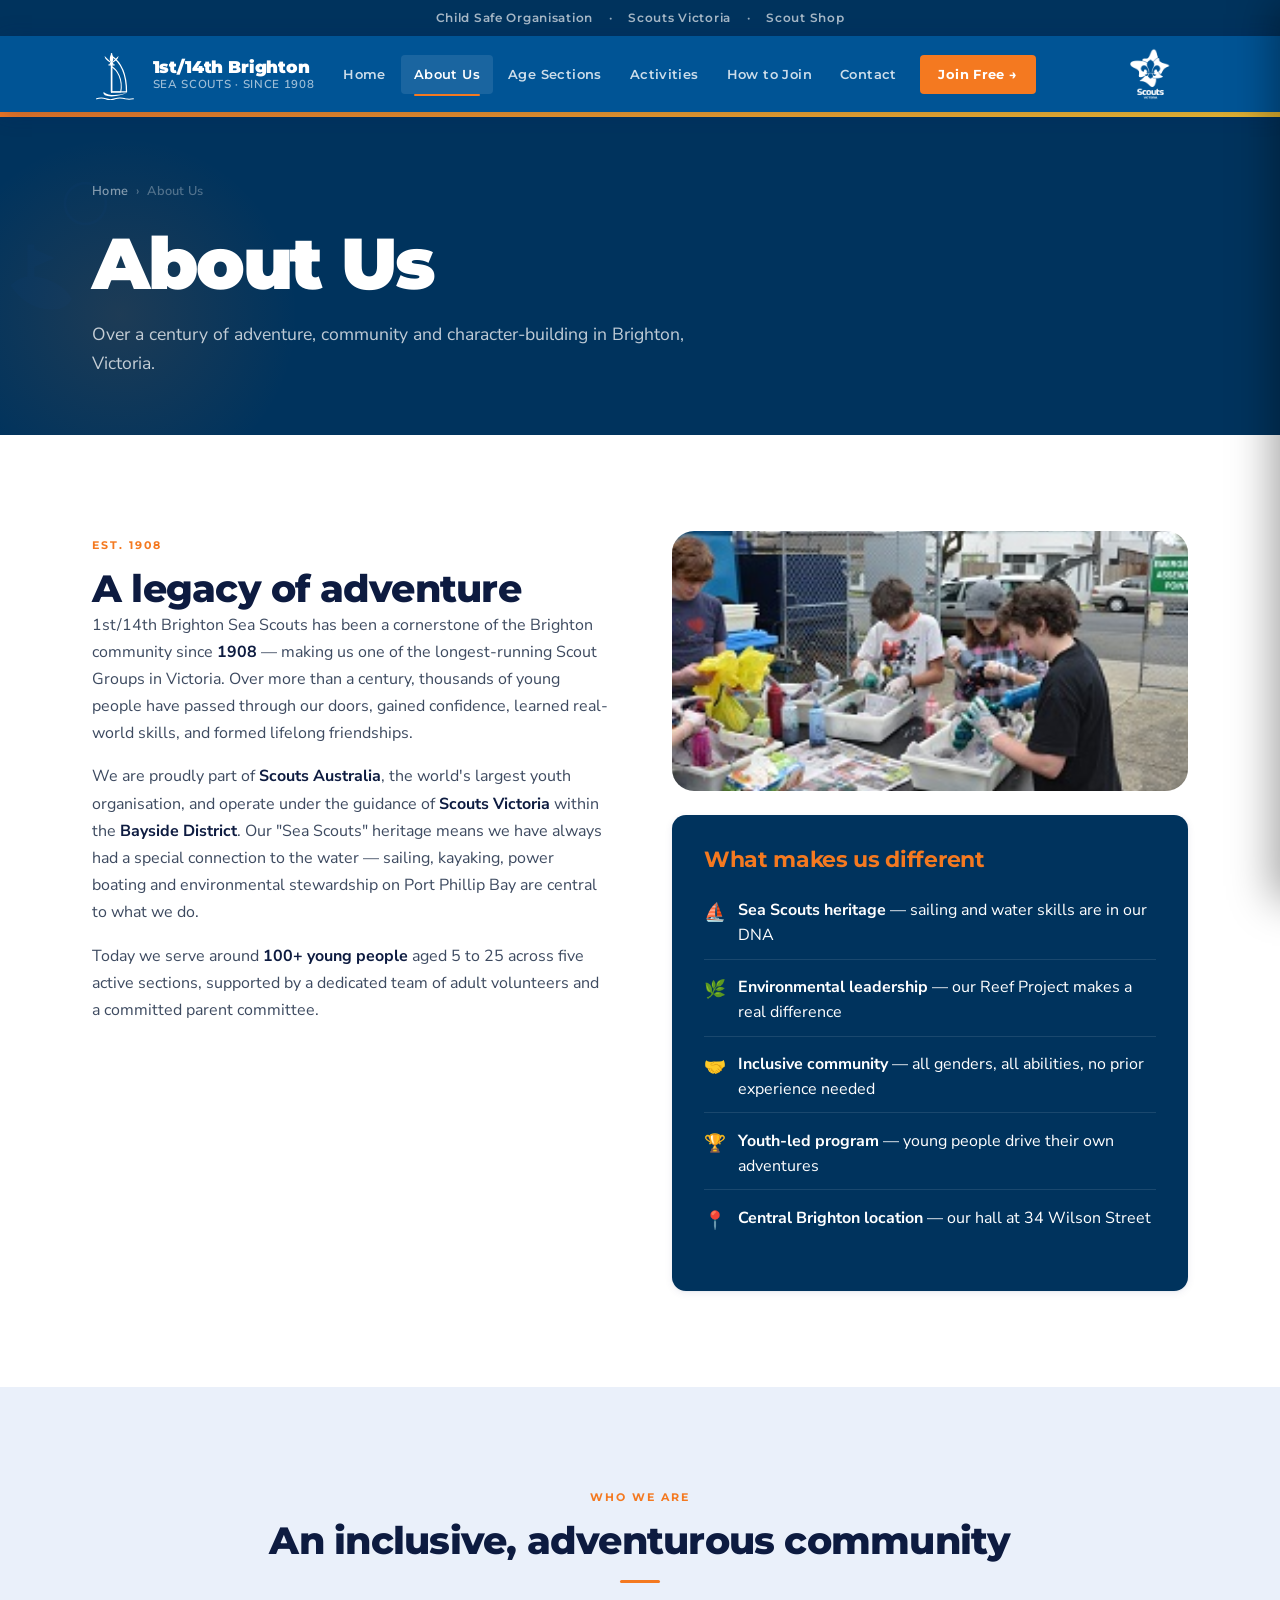
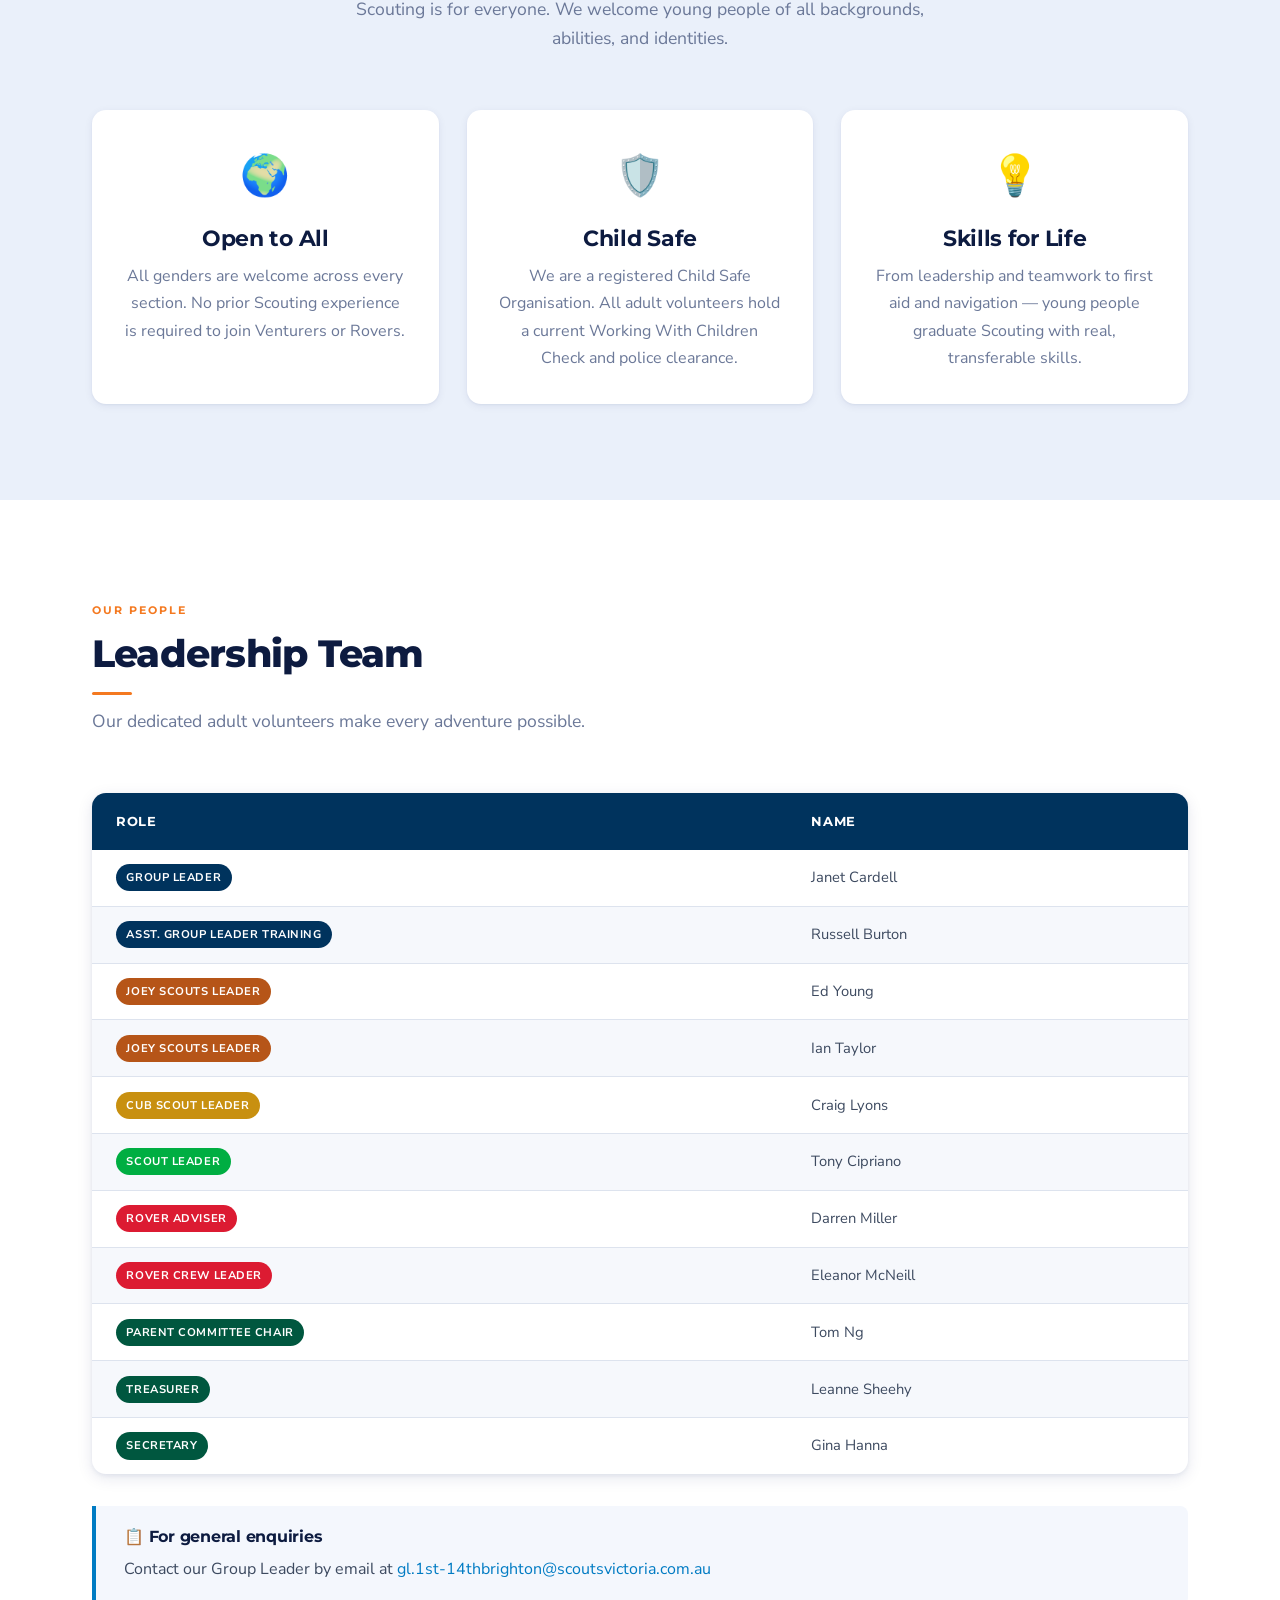
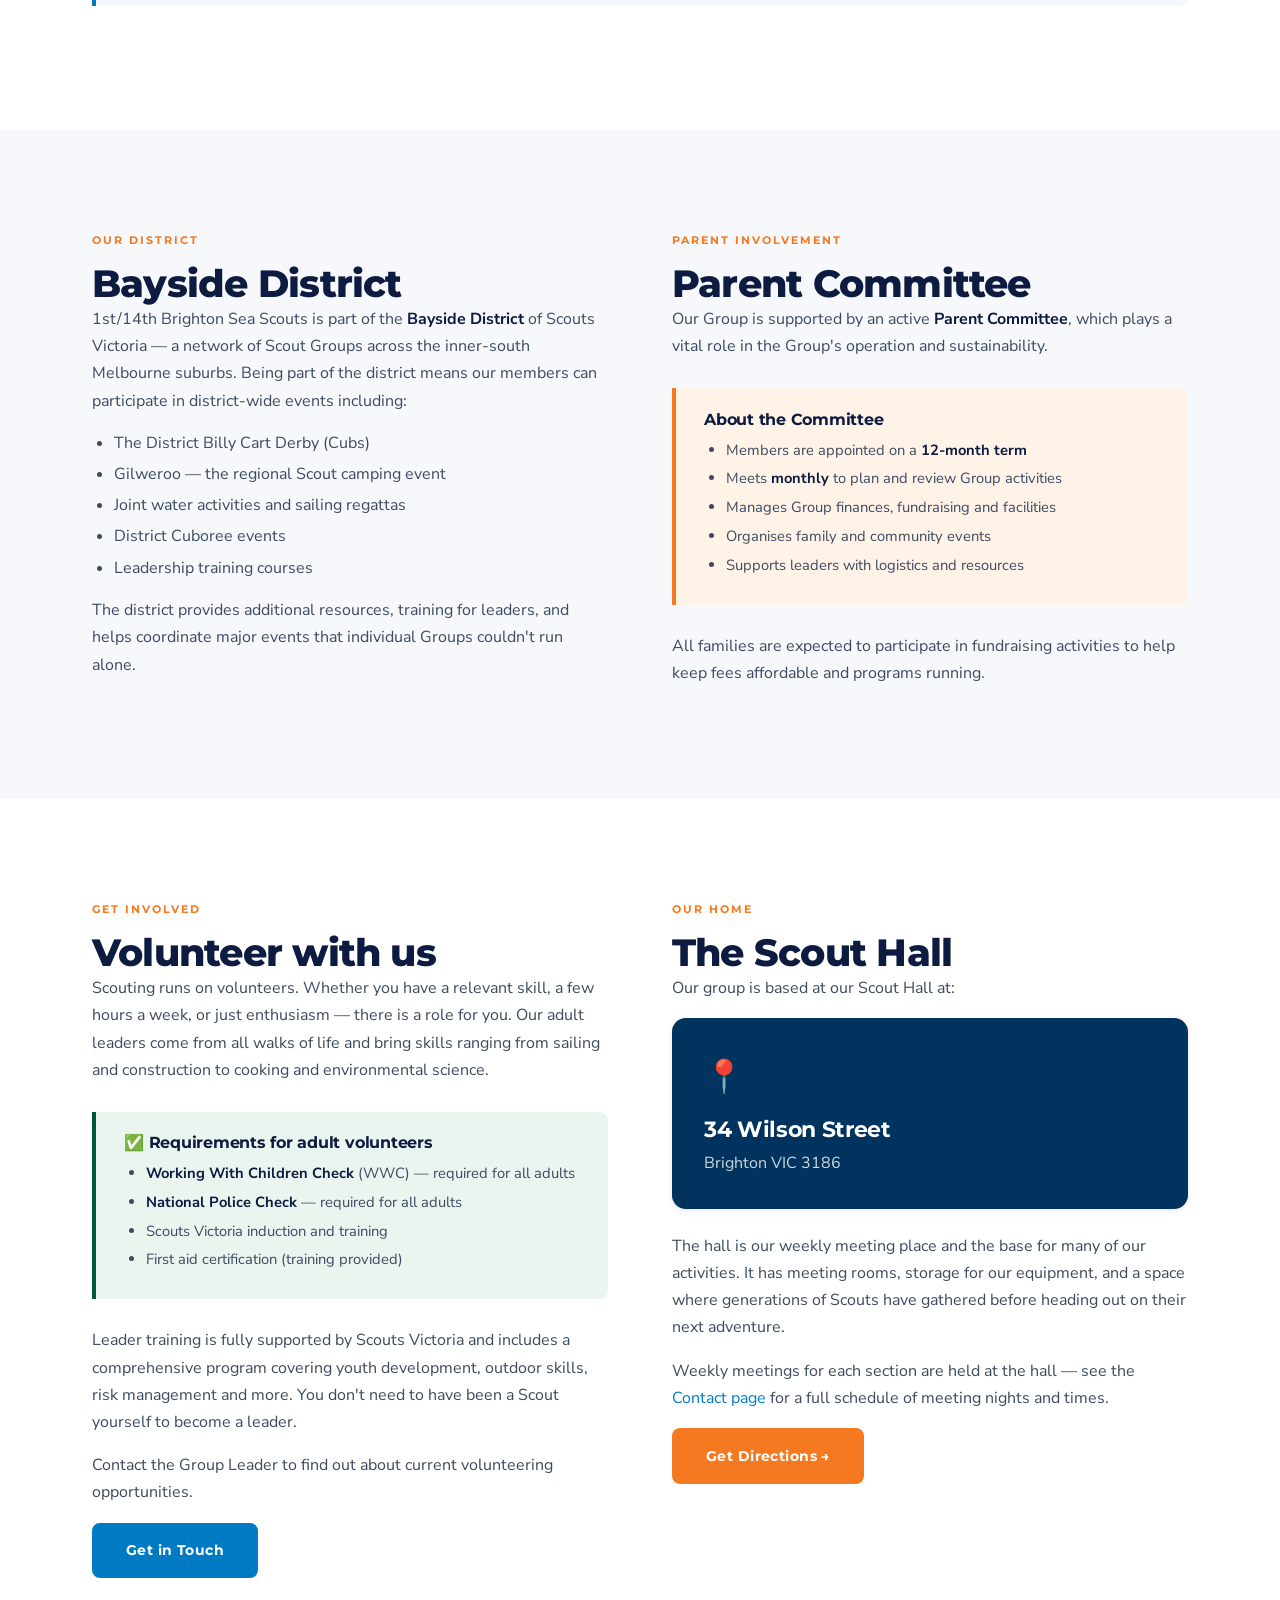
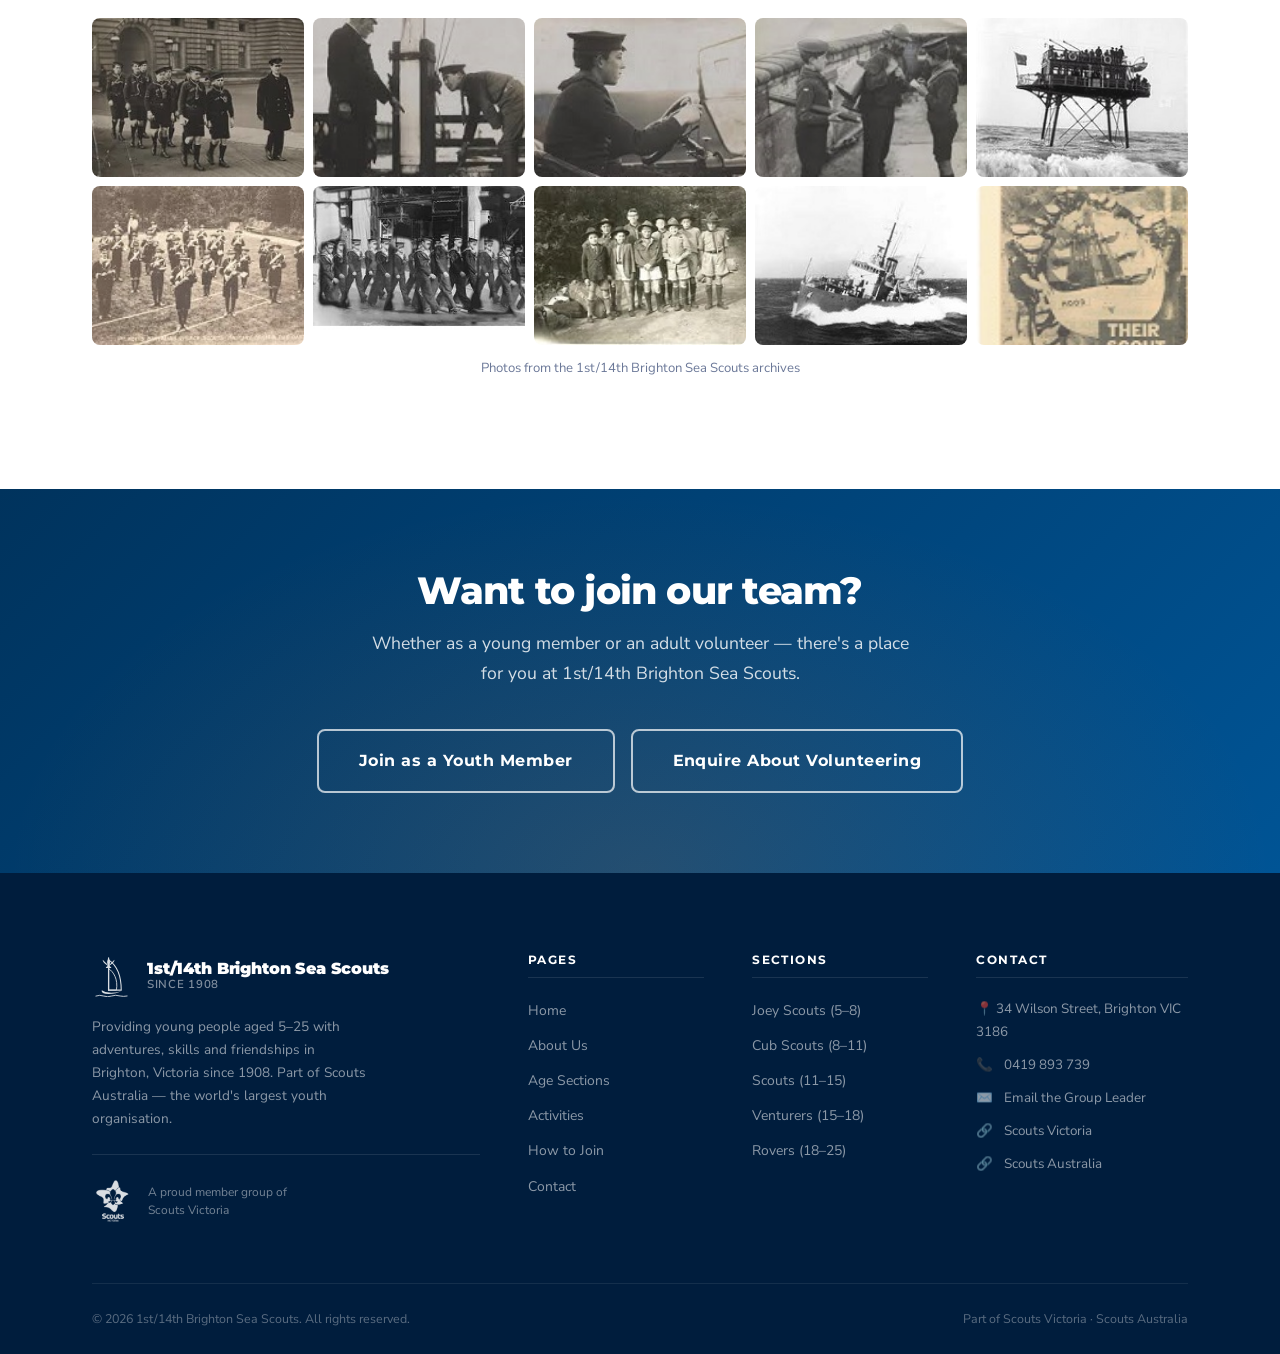
==== commit d1633fa1: "preview: May 31 batch updates — email, terminology, fees, sections, events, Operoo→PIR, reef reframe" ====
--- a/about.html
+++ b/about.html
@@ -33,7 +33,7 @@
         <a href="activities.html">Activities</a>
         <a href="join.html">How to Join</a>
         <a href="contact.html">Contact</a>
-        <a href="join.html" class="nav-join-btn">Join Free →</a>
+        <a href="contact.html#contact-form" class="nav-join-btn">Join Free →</a>
       </nav>
       <a href="https://scoutsvictoria.com.au" target="_blank" rel="noopener" class="vic-header-badge" title="A Scouts Victoria Group">
         <img src="images/scouts-vic-logo-white.png" alt="Scouts Victoria">
@@ -52,7 +52,7 @@
     <a href="activities.html">🏕️ Activities</a>
     <a href="join.html">📋 How to Join</a>
     <a href="contact.html">📞 Contact</a>
-    <a href="join.html" class="nav-join-btn">Try 3 Nights FREE →</a>
+    <a href="contact.html#contact-form" class="nav-join-btn">Try 3 Nights FREE →</a>
   </nav>
 
   <div class="orange-stripe"></div>
@@ -181,12 +181,6 @@
           </tr>
           <tr>
             <td>
-              <span class="role-badge badge-leader">Assistant Group Leader</span>
-            </td>
-            <td>Stuart Cardell</td>
-          </tr>
-          <tr>
-            <td>
               <span class="role-badge badge-leader">Asst. Group Leader Training</span>
             </td>
             <td>Russell Burton</td>
@@ -251,7 +245,7 @@
 
       <div class="info-box">
         <h4>📋 For general enquiries</h4>
-        <p style="margin:0;">Contact our Group Leader <strong>Janet Cardell</strong> by email at <a href="mailto:gl.brighton1st-14th@scoutsvictoria.com.au">gl.brighton1st-14th@scoutsvictoria.com.au</a></p>
+        <p style="margin:0;">Contact our Group Leader by email at <a href="mailto:gl.1st-14thbrighton@scoutsvictoria.com.au">gl.1st-14thbrighton@scoutsvictoria.com.au</a></p>
       </div>
     </div>
   </section>
@@ -410,7 +404,7 @@
           <h4>Contact</h4>
           <p>📍 34 Wilson Street, Brighton VIC 3186</p>
           <p>📞 <a href="tel:0419893739">0419 893 739</a></p>
-          <p>✉️ <a href="mailto:gl.brighton1st-14th@scoutsvictoria.com.au">Email the Group Leader</a></p>
+          <p>✉️ <a href="mailto:gl.1st-14thbrighton@scoutsvictoria.com.au">Email the Group Leader</a></p>
           <p>🔗 <a href="https://scoutsvictoria.com.au" target="_blank" rel="noopener">Scouts Victoria</a></p>
           <p>🔗 <a href="https://scouts.com.au" target="_blank" rel="noopener">Scouts Australia</a></p>
         </div>
--- a/style.css
+++ b/style.css
@@ -291,7 +291,7 @@
 }
 
 .site-logo img {
-  height: 46px;
+  height: 52px;
   width: auto;
   color: var(--white);
   filter: brightness(0) invert(1);
@@ -307,7 +307,7 @@
 .logo-text .group-name {
   font-family: 'Montserrat', sans-serif;
   font-weight: 900;
-  font-size: 1rem;
+  font-size: 1.05rem;
   color: var(--white);
   letter-spacing: -0.01em;
 }
@@ -367,12 +367,12 @@
   flex-shrink: 0;
   margin-left: auto;
   margin-right: 0.75rem;
-  opacity: 0.92;
+  opacity: 1;
   transition: opacity var(--transition);
 }
 .vic-header-badge:hover { opacity: 1; }
 .vic-header-badge img {
-  height: 44px;
+  height: 62px;
   width: auto;
   display: block;
 }
@@ -1358,10 +1358,10 @@
   font-size: 0.85rem;
   font-weight: 600;
   color: var(--navy);
-  transition: background var(--transition), color var(--transition), border-color var(--transition);
-}
-
-.activity-pill:hover { background: var(--navy); color: var(--white); border-color: var(--navy); }
+  cursor: default;
+}
+
+
 
 /* Reef Project Callout */
 .reef-callout {
@@ -1987,7 +1987,7 @@
    ============================================================ */
 .bss-gallery {
   display: grid;
-  grid-template-columns: 1fr 200px;
+  grid-template-columns: 1fr 210px;
   gap: 1rem;
   align-items: start;
 }
@@ -2041,8 +2041,13 @@
 
 .bss-gallery-thumbs {
   display: grid;
-  grid-template-columns: 1fr;
-  gap: 0.6rem;
+  grid-template-columns: repeat(2, 1fr);
+  gap: 0.5rem;
+  max-height: 420px;
+  overflow-y: auto;
+  align-content: start;
+  scrollbar-width: thin;
+  scrollbar-color: rgba(255,255,255,0.2) transparent;
 }
 
 .bss-thumb {
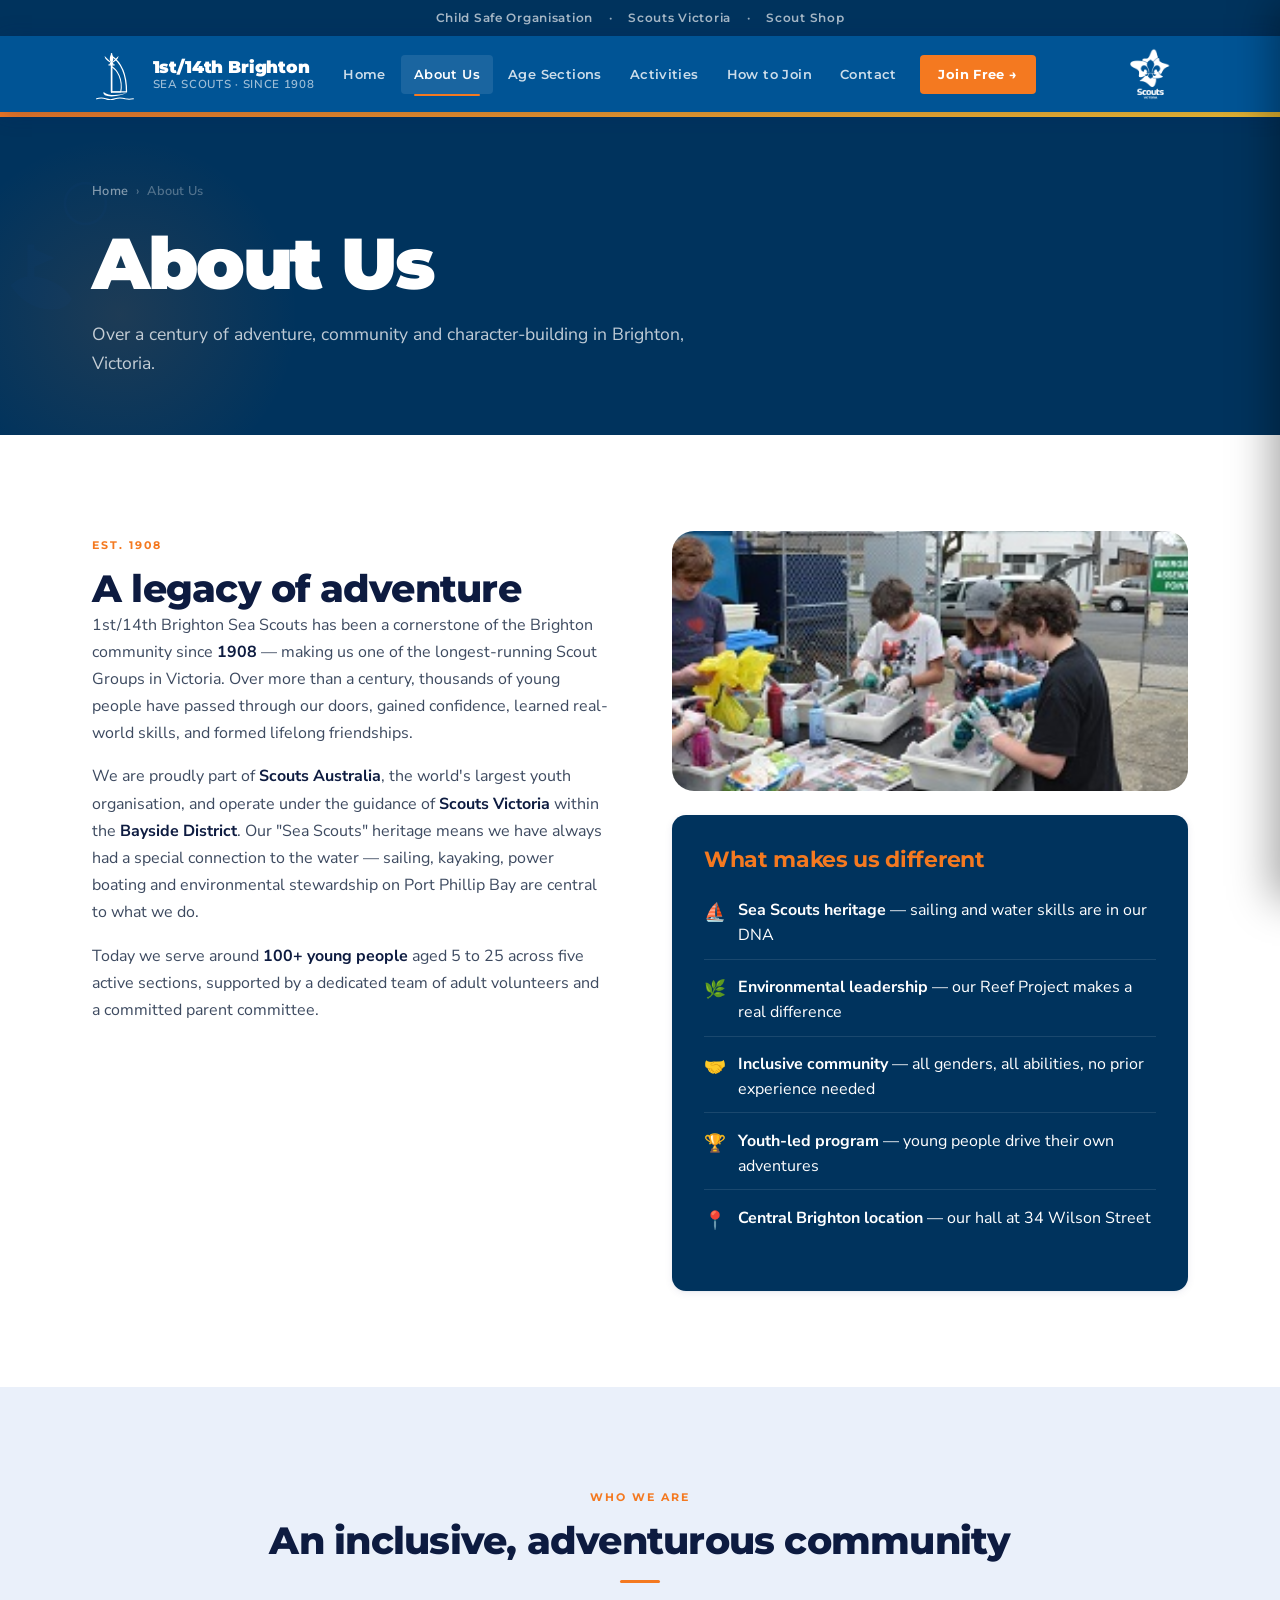
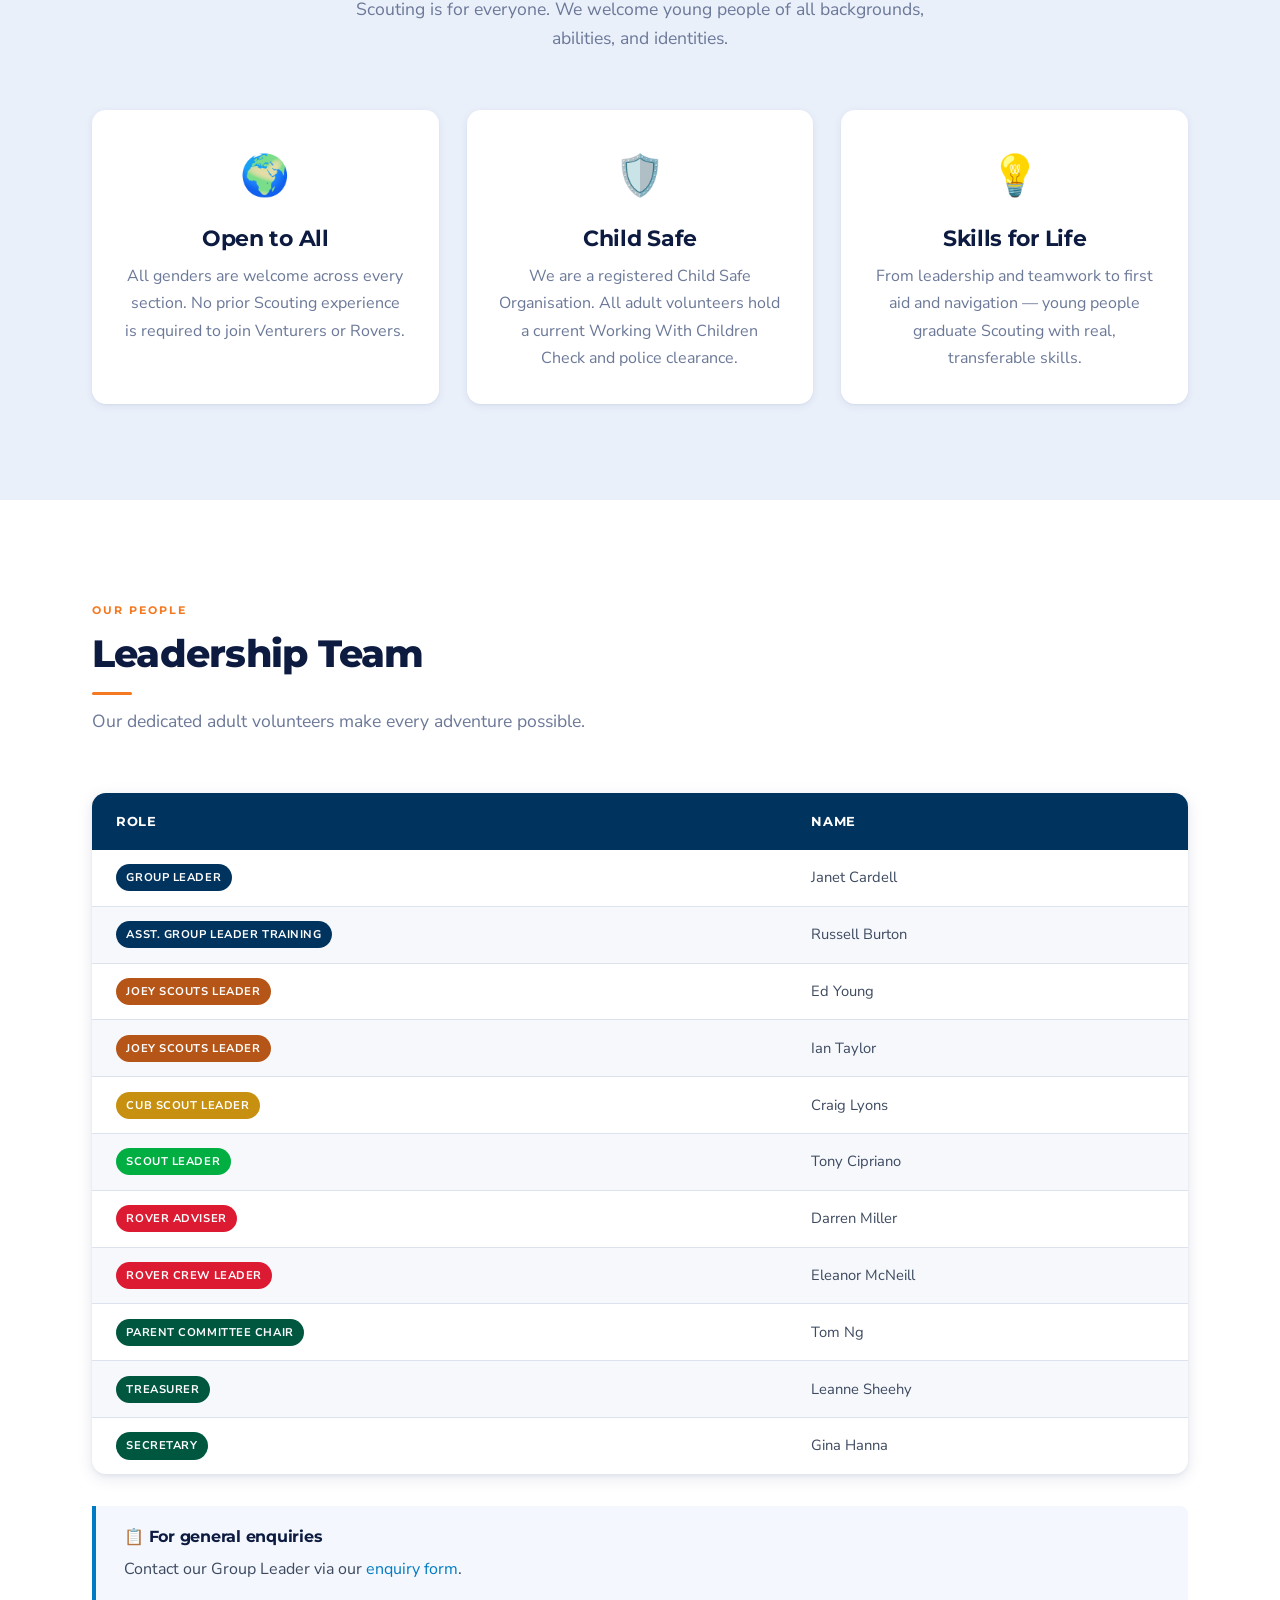
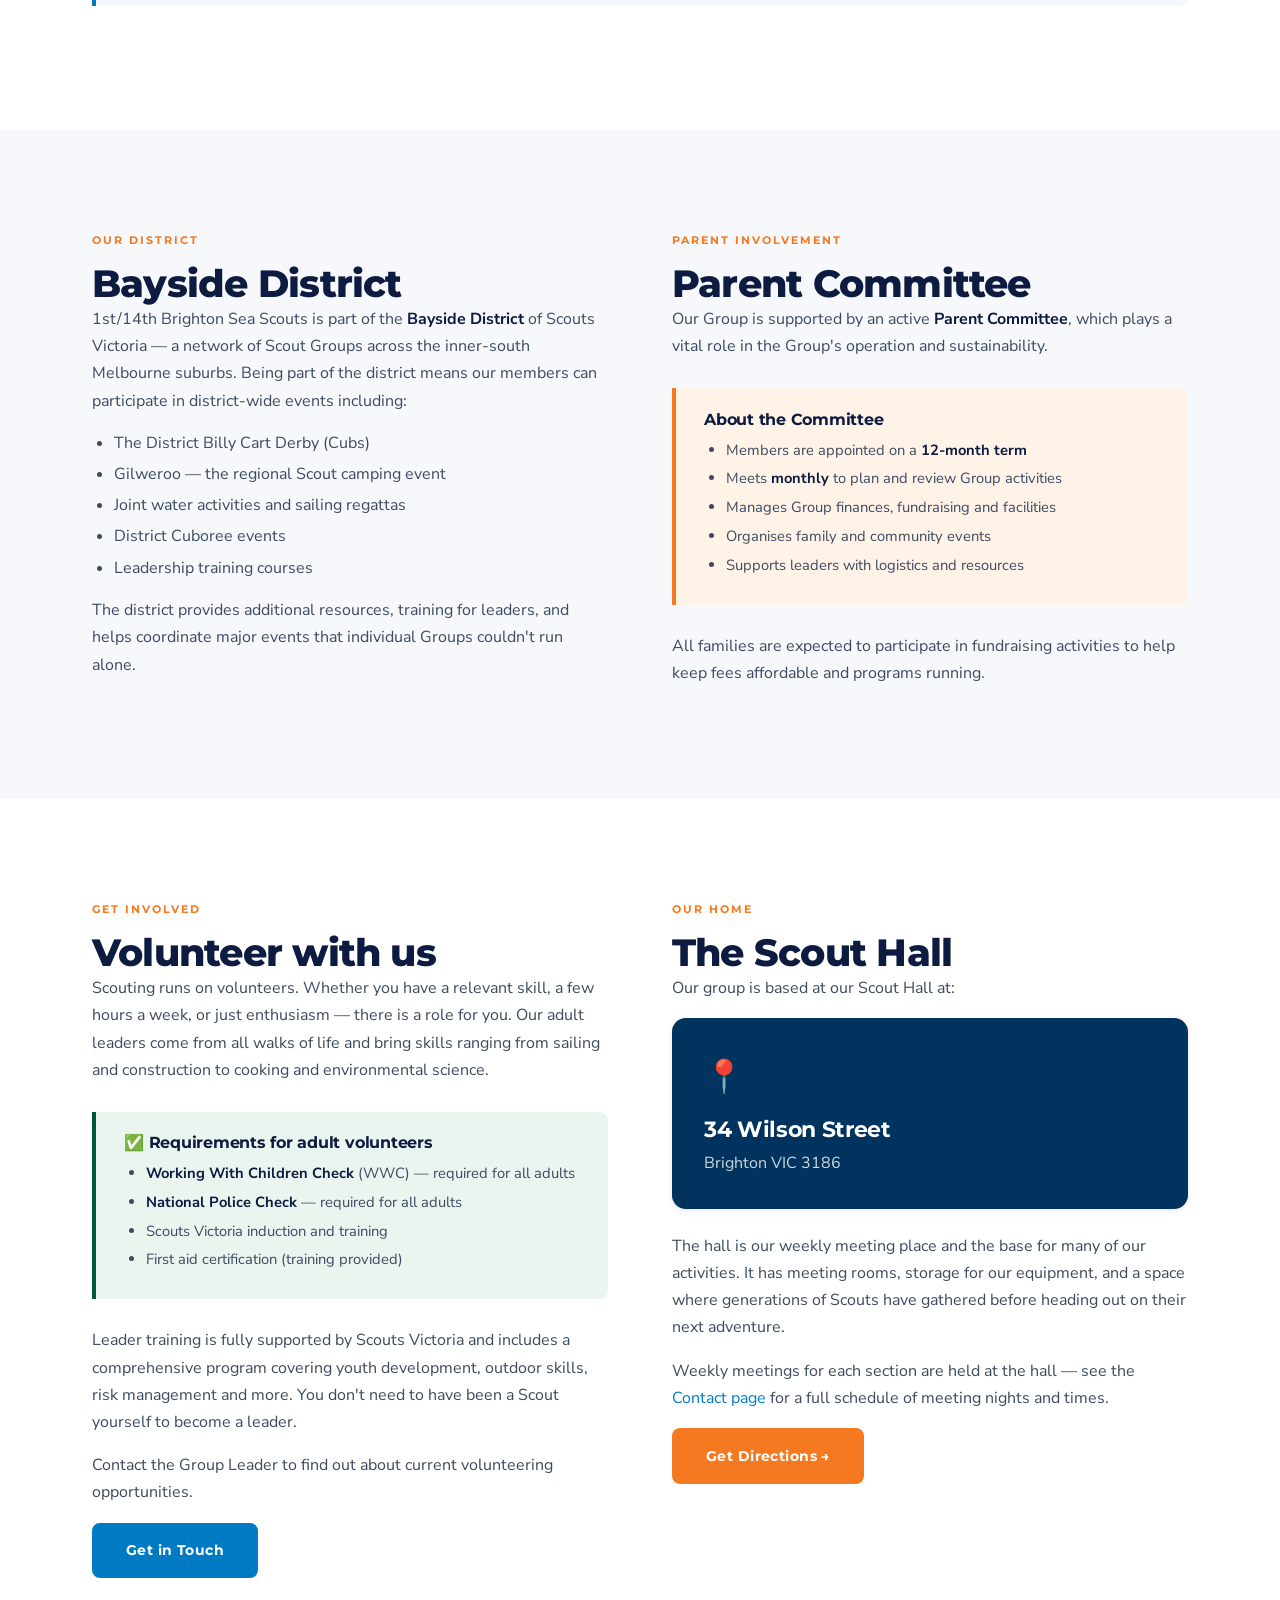
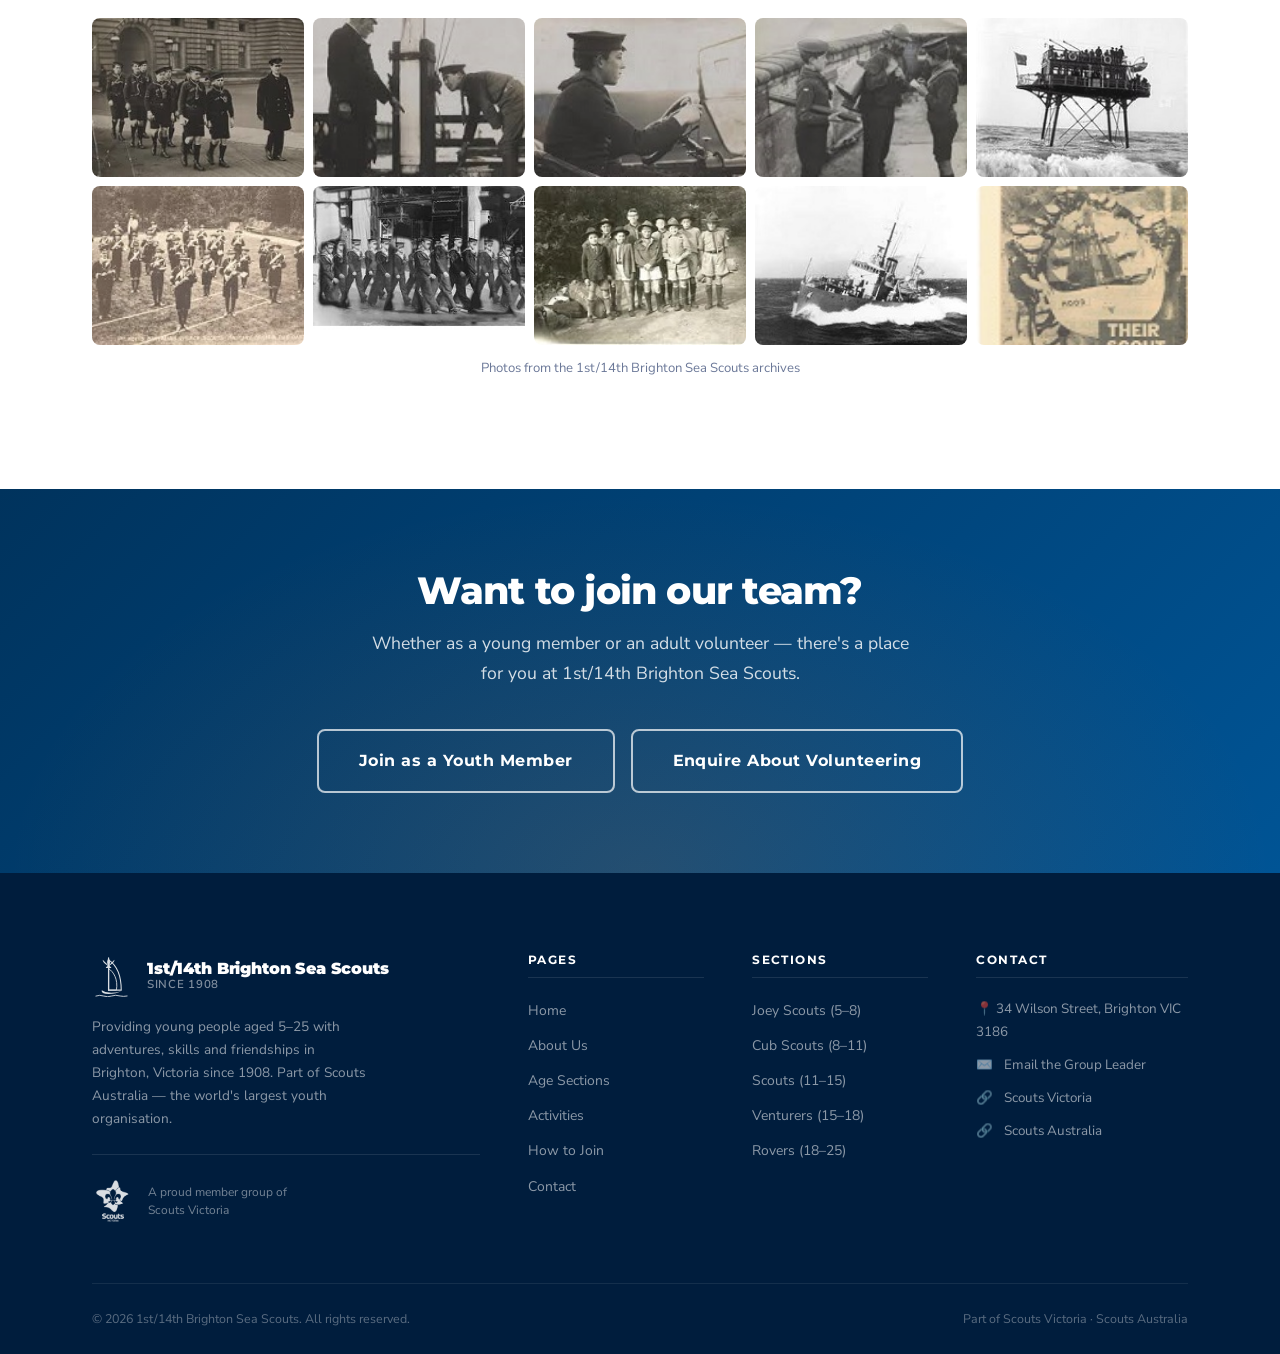
==== commit fa1efb00: "fix: remove all phone numbers and bare email addresses from public pages - Removed mobile number (04" ====
--- a/about.html
+++ b/about.html
@@ -245,7 +245,7 @@
 
       <div class="info-box">
         <h4>📋 For general enquiries</h4>
-        <p style="margin:0;">Contact our Group Leader by email at <a href="mailto:gl.1st-14thbrighton@scoutsvictoria.com.au">gl.1st-14thbrighton@scoutsvictoria.com.au</a></p>
+        <p style="margin:0;">Contact our Group Leader via our <a href="contact.html#contact-form">enquiry form</a>.</p>
       </div>
     </div>
   </section>
@@ -403,8 +403,7 @@
         <div class="footer-col footer-contact">
           <h4>Contact</h4>
           <p>📍 34 Wilson Street, Brighton VIC 3186</p>
-          <p>📞 <a href="tel:0419893739">0419 893 739</a></p>
-          <p>✉️ <a href="mailto:gl.1st-14thbrighton@scoutsvictoria.com.au">Email the Group Leader</a></p>
+          <p>✉️ <a href="contact.html#contact-form">Email the Group Leader</a></p>
           <p>🔗 <a href="https://scoutsvictoria.com.au" target="_blank" rel="noopener">Scouts Victoria</a></p>
           <p>🔗 <a href="https://scouts.com.au" target="_blank" rel="noopener">Scouts Australia</a></p>
         </div>
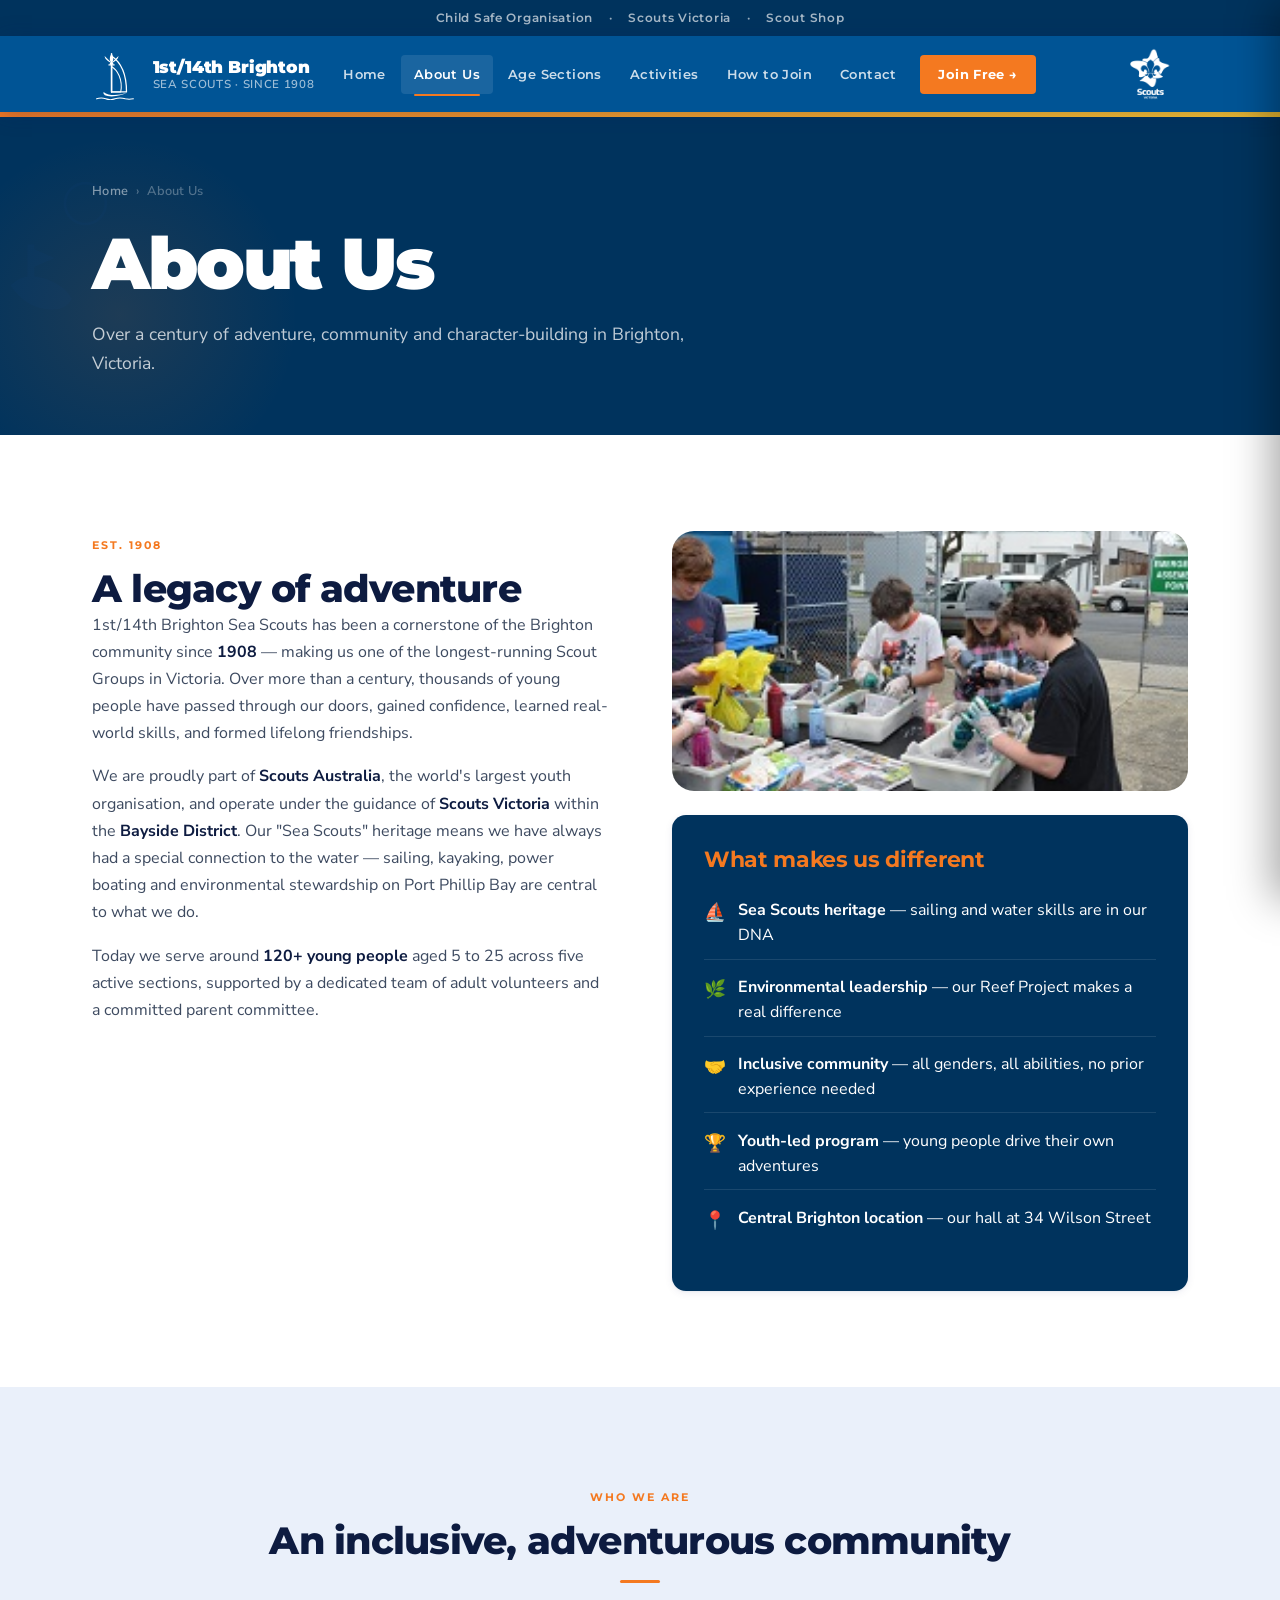
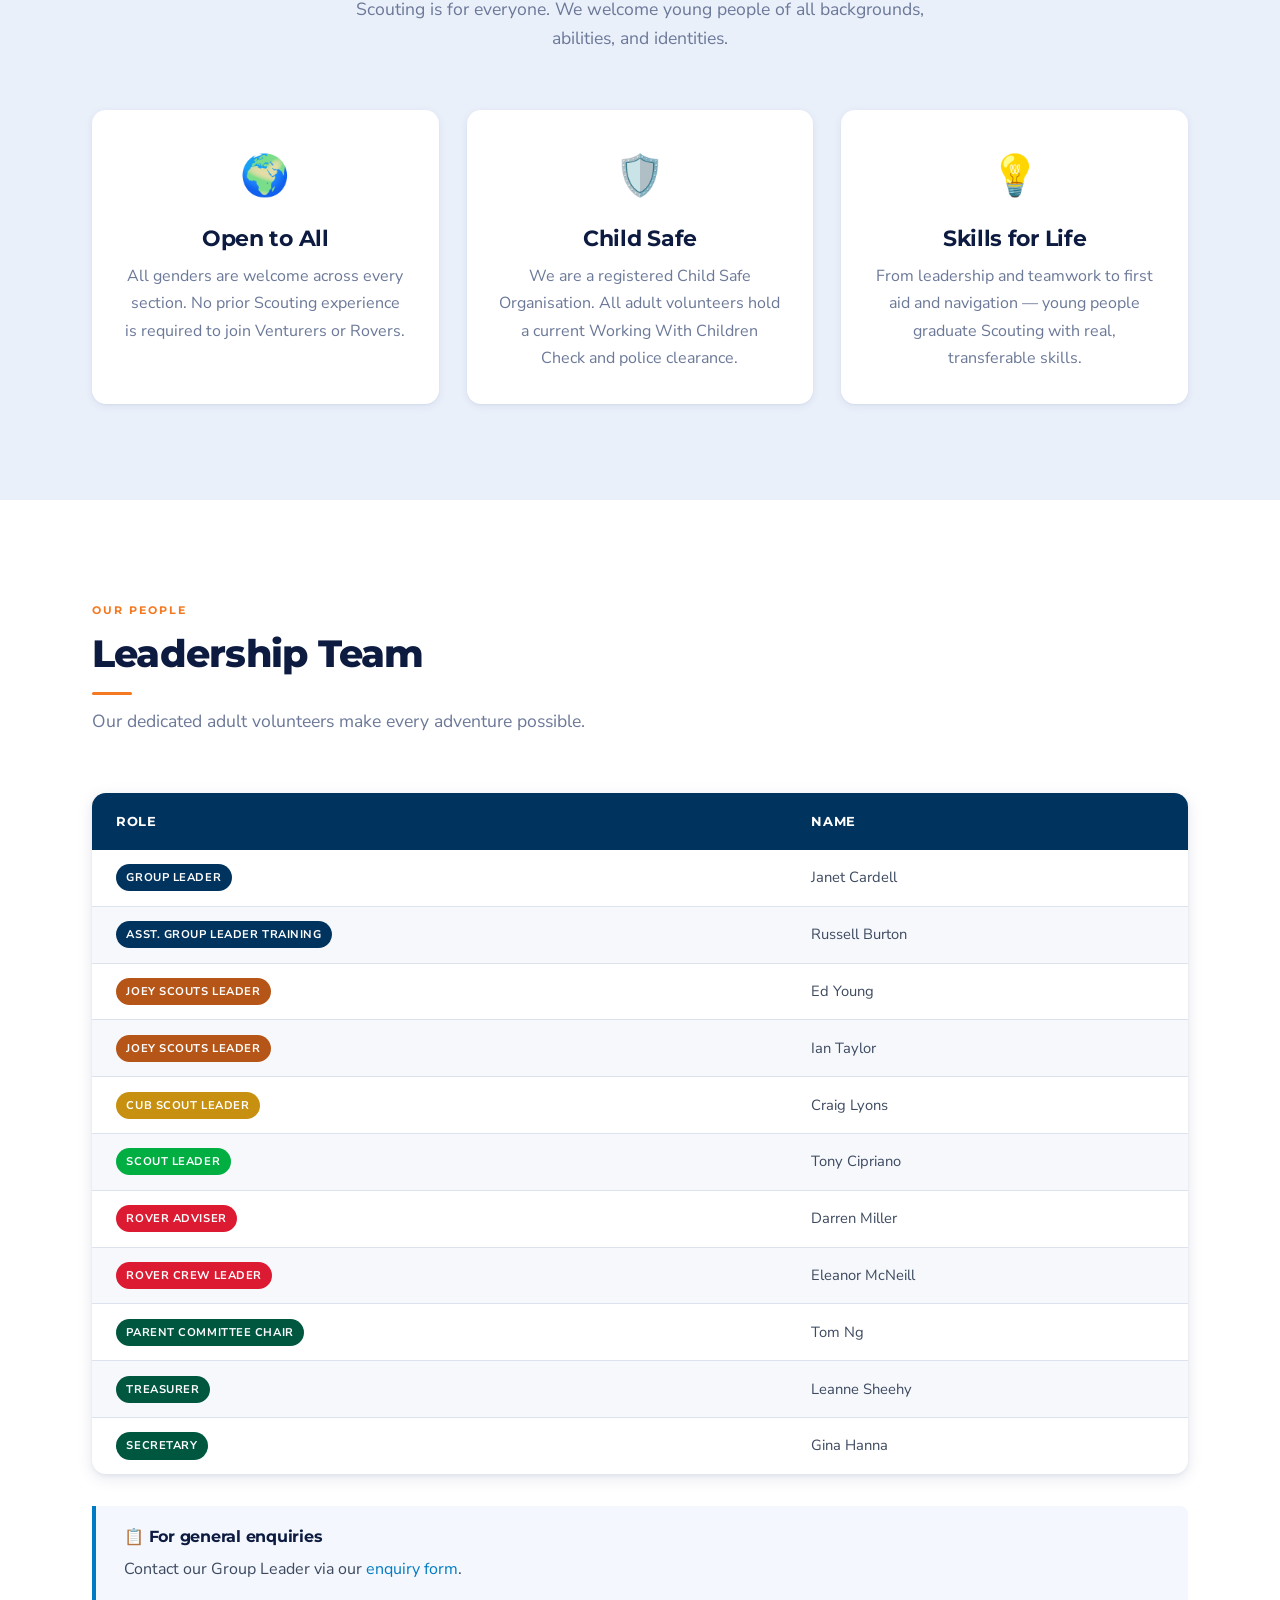
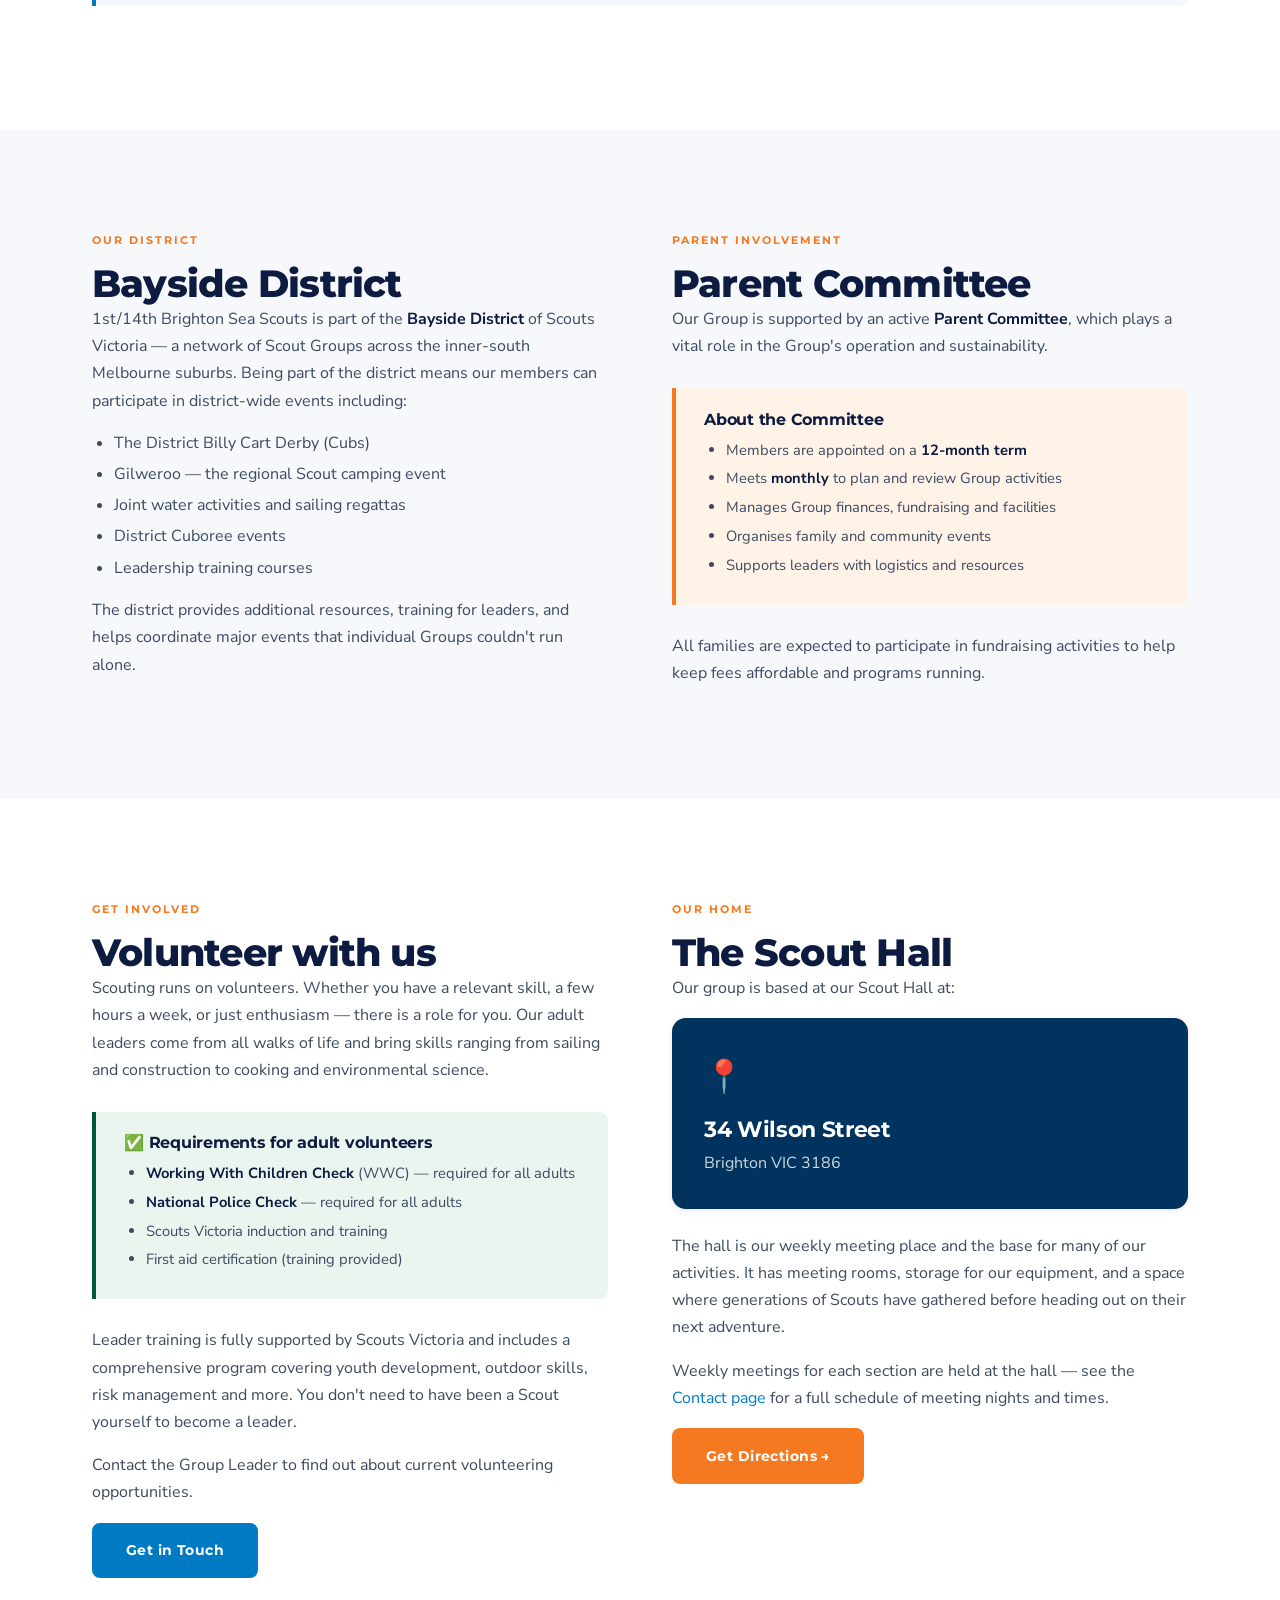
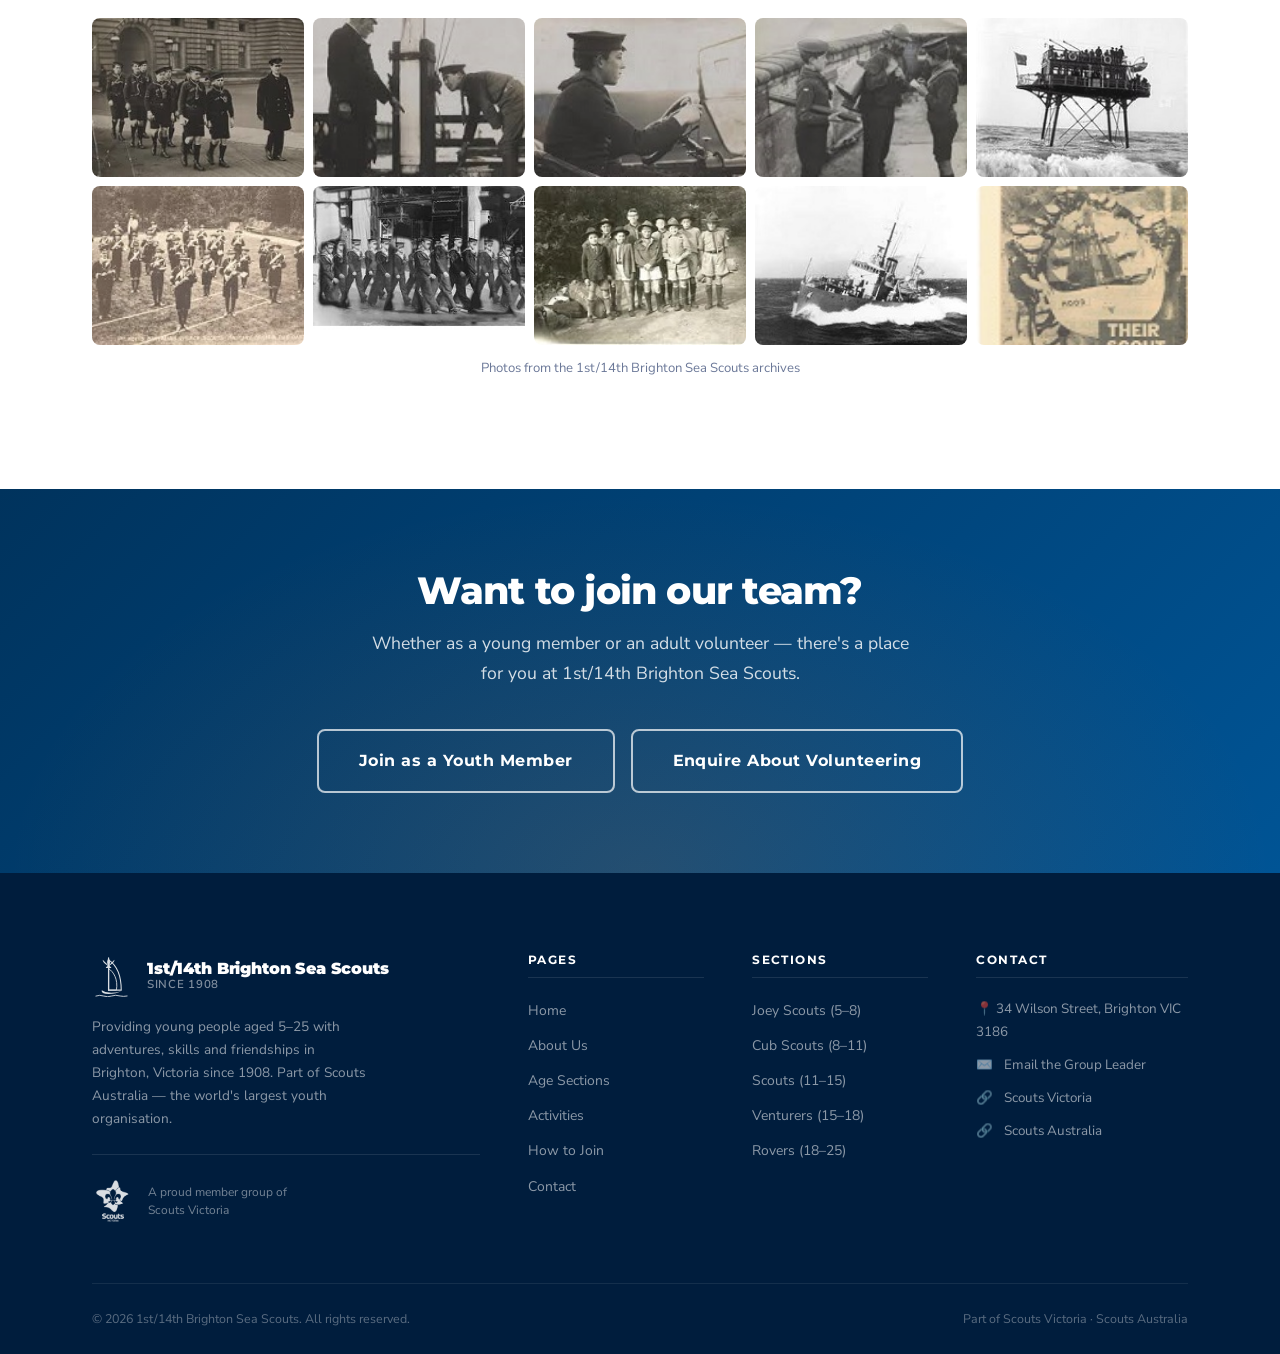
==== commit d26cdb8b: "Content corrections from Rachel's feedback - Uniform section: rewrite to reflect Group Scarf + colou" ====
--- a/about.html
+++ b/about.html
@@ -90,7 +90,7 @@
           <h2>A legacy of adventure</h2>
           <p>1st/14th Brighton Sea Scouts has been a cornerstone of the Brighton community since <strong>1908</strong> — making us one of the longest-running Scout Groups in Victoria. Over more than a century, thousands of young people have passed through our doors, gained confidence, learned real-world skills, and formed lifelong friendships.</p>
           <p>We are proudly part of <strong>Scouts Australia</strong>, the world's largest youth organisation, and operate under the guidance of <strong>Scouts Victoria</strong> within the <strong>Bayside District</strong>. Our "Sea Scouts" heritage means we have always had a special connection to the water — sailing, kayaking, power boating and environmental stewardship on Port Phillip Bay are central to what we do.</p>
-          <p>Today we serve around <strong>100+ young people</strong> aged 5 to 25 across five active sections, supported by a dedicated team of adult volunteers and a committed parent committee.</p>
+          <p>Today we serve around <strong>120+ young people</strong> aged 5 to 25 across five active sections, supported by a dedicated team of adult volunteers and a committed parent committee.</p>
         </div>
         <div>
           <img src="images/bss/scouts_about_001-s.jpg" alt="Brighton Sea Scouts members on an outdoor adventure" style="width:100%; border-radius: var(--radius-lg); margin-bottom: 1.5rem; object-fit: cover; max-height: 260px;">
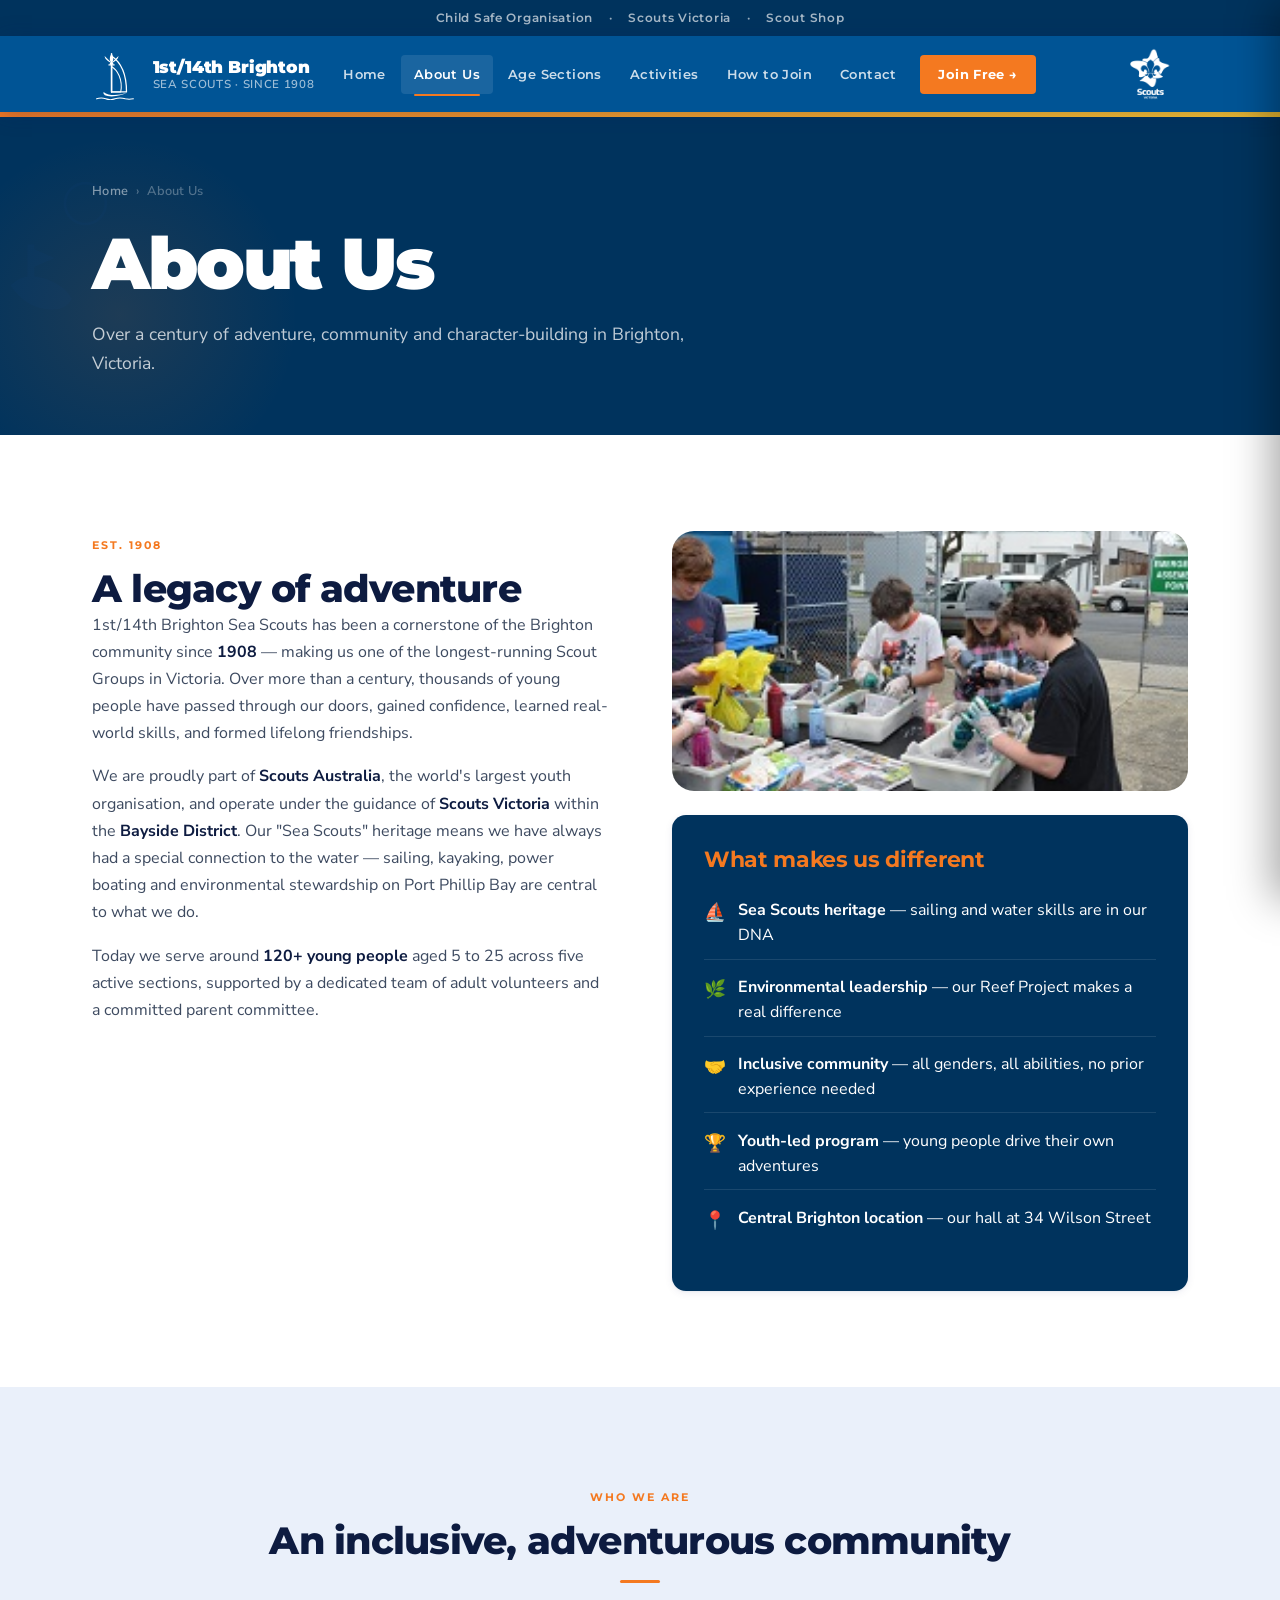
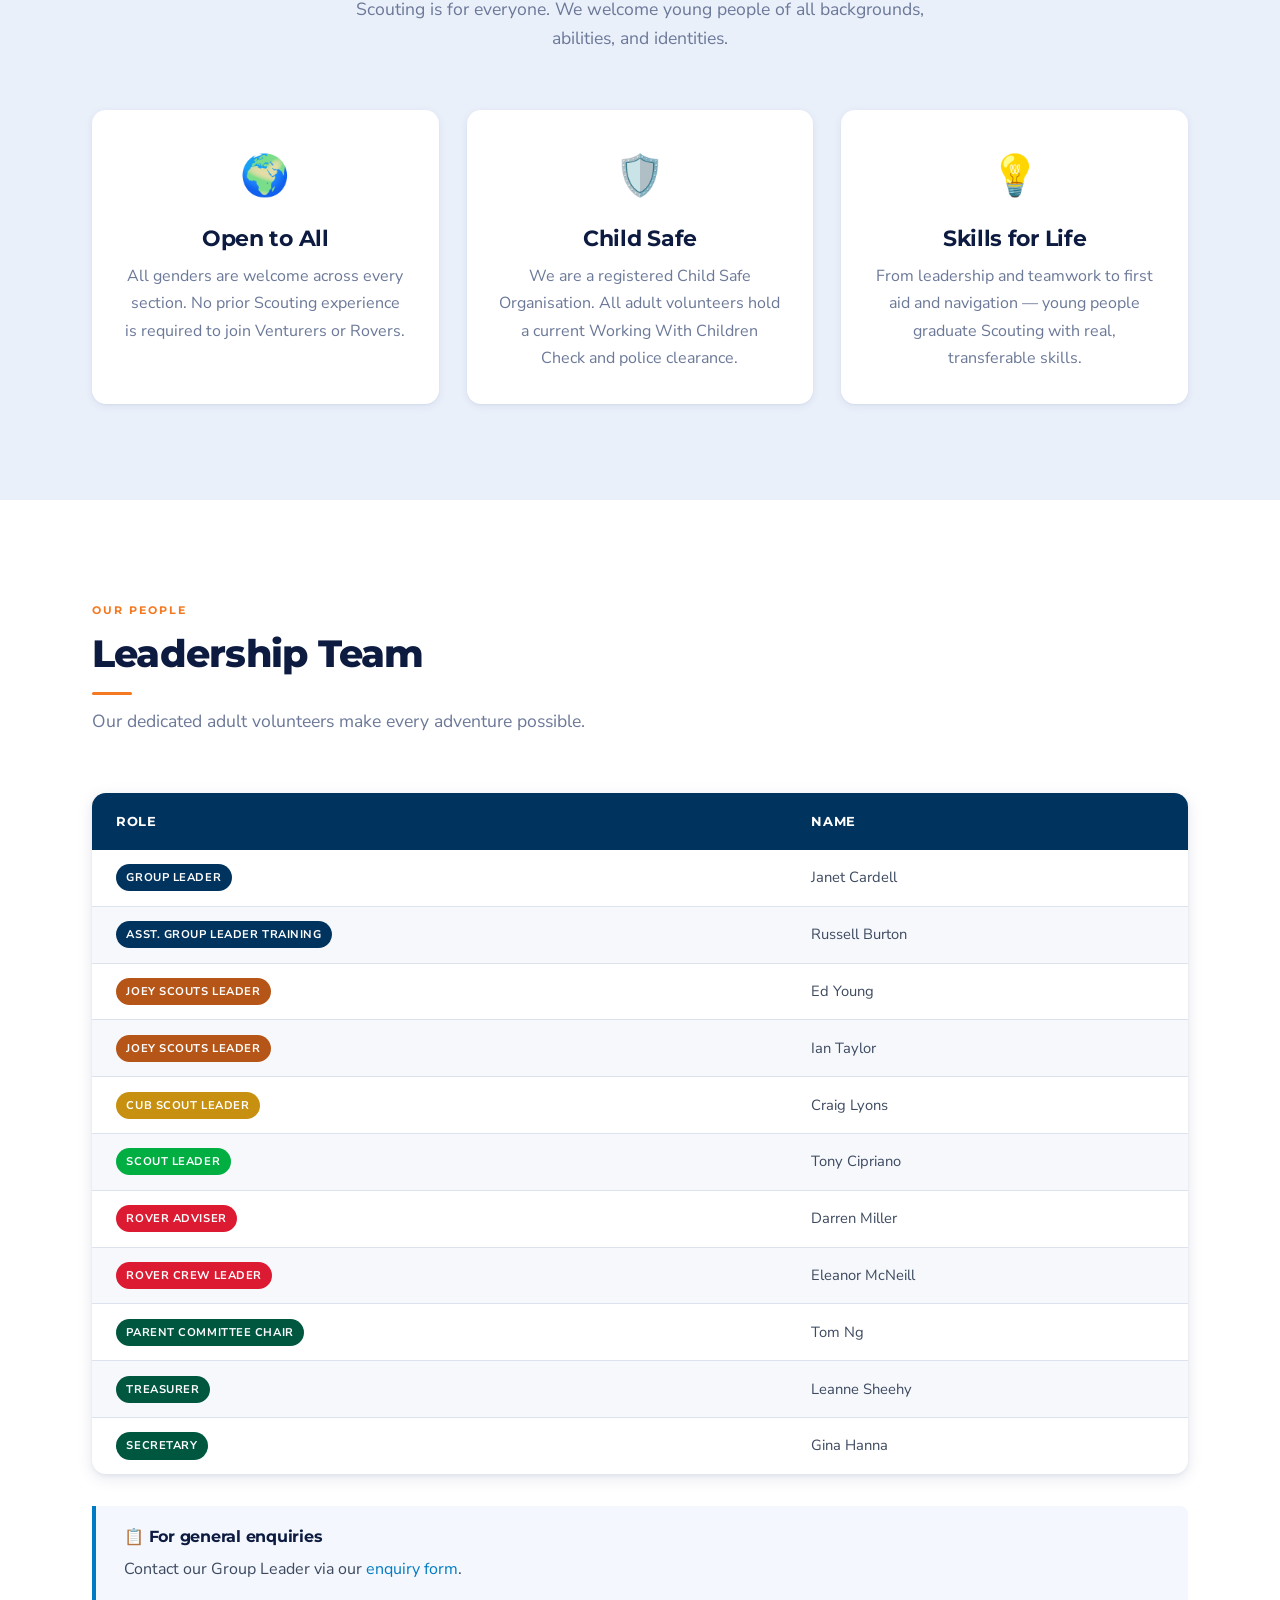
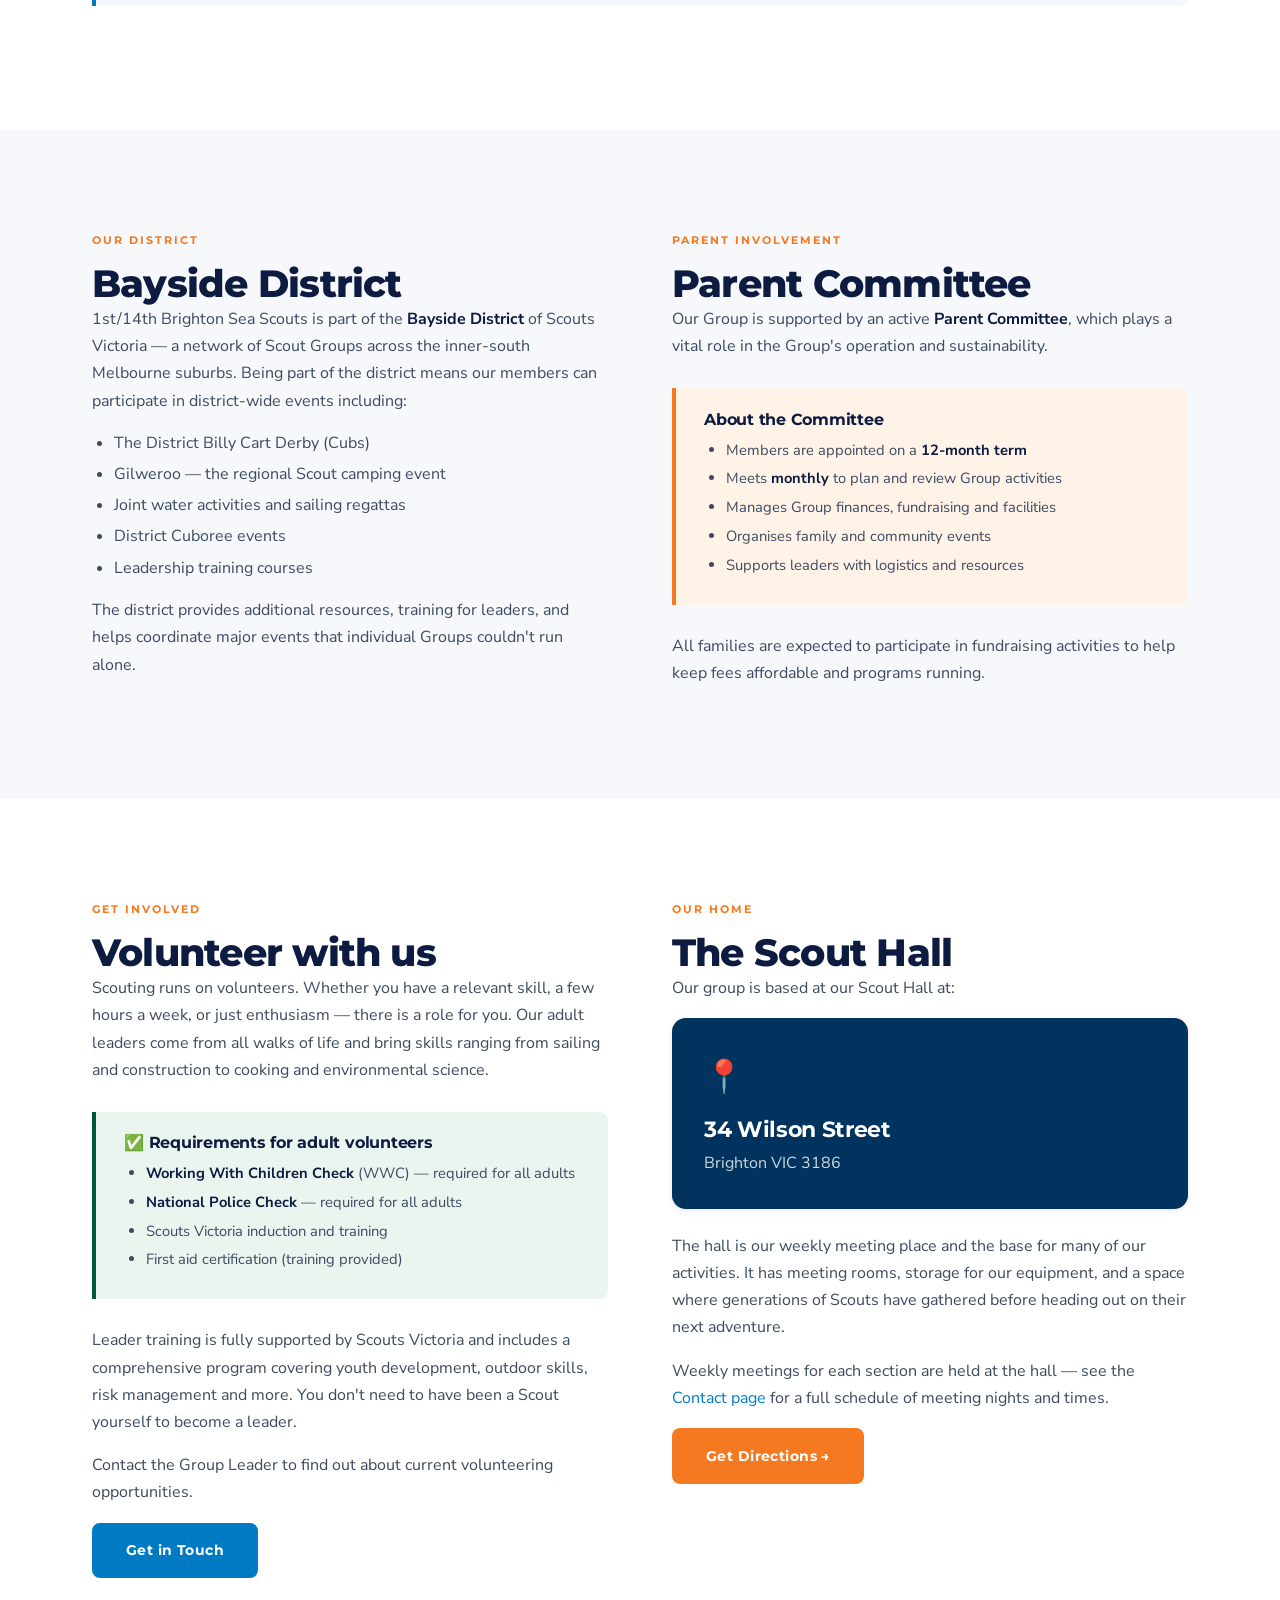
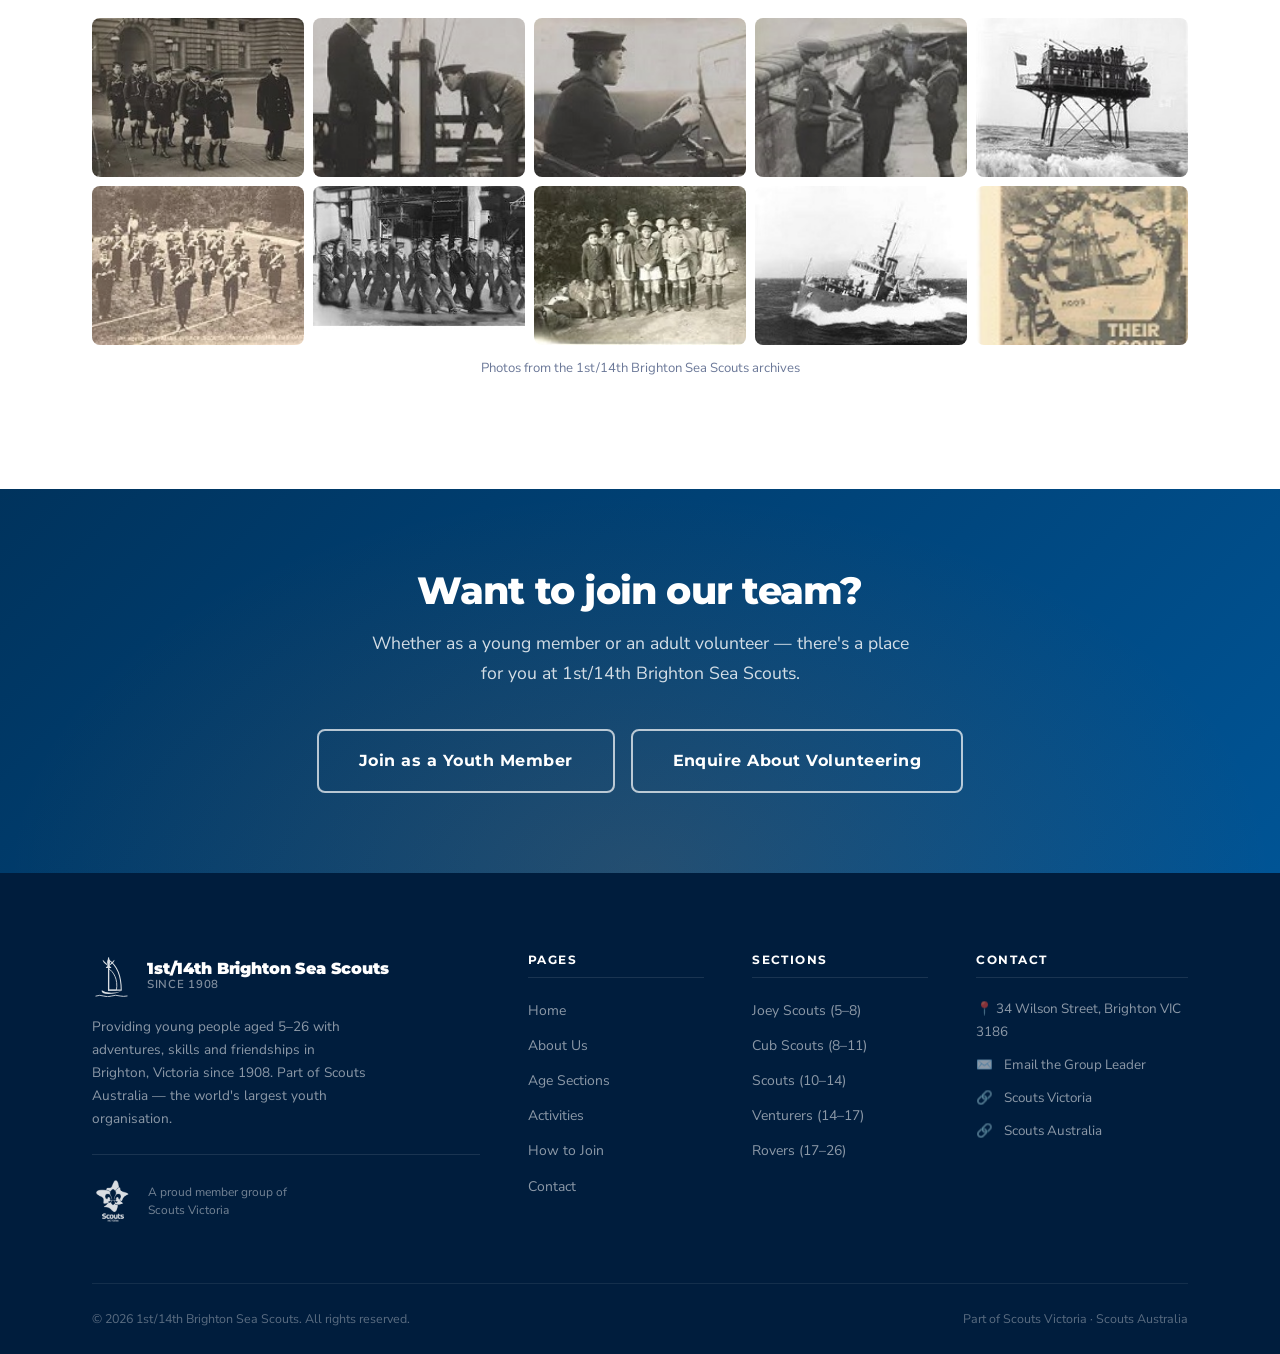
==== commit 1f2c8e9d: "Update age ranges site-wide to match contact form (Scouts 10-14, Venturers 14-17, Rovers 17-26, span" ====
--- a/about.html
+++ b/about.html
@@ -371,7 +371,7 @@
               <span class="group-sub">Since 1908</span>
             </div>
           </div>
-          <p class="footer-desc">Providing young people aged 5–25 with adventures, skills and friendships in Brighton, Victoria since 1908. Part of Scouts Australia — the world's largest youth organisation.</p>
+          <p class="footer-desc">Providing young people aged 5–26 with adventures, skills and friendships in Brighton, Victoria since 1908. Part of Scouts Australia — the world's largest youth organisation.</p>
           <div class="footer-vic-affiliation">
             <a href="https://scoutsvictoria.com.au" target="_blank" rel="noopener">
               <img src="images/scouts-vic-logo-white.png" alt="Scouts Victoria">
@@ -395,9 +395,9 @@
           <ul>
             <li><a href="sections.html#joeys">Joey Scouts (5–8)</a></li>
             <li><a href="sections.html#cubs">Cub Scouts (8–11)</a></li>
-            <li><a href="sections.html#scouts">Scouts (11–15)</a></li>
-            <li><a href="sections.html#venturers">Venturers (15–18)</a></li>
-            <li><a href="sections.html#rovers">Rovers (18–25)</a></li>
+            <li><a href="sections.html#scouts">Scouts (10–14)</a></li>
+            <li><a href="sections.html#venturers">Venturers (14–17)</a></li>
+            <li><a href="sections.html#rovers">Rovers (17–26)</a></li>
           </ul>
         </div>
         <div class="footer-col footer-contact">
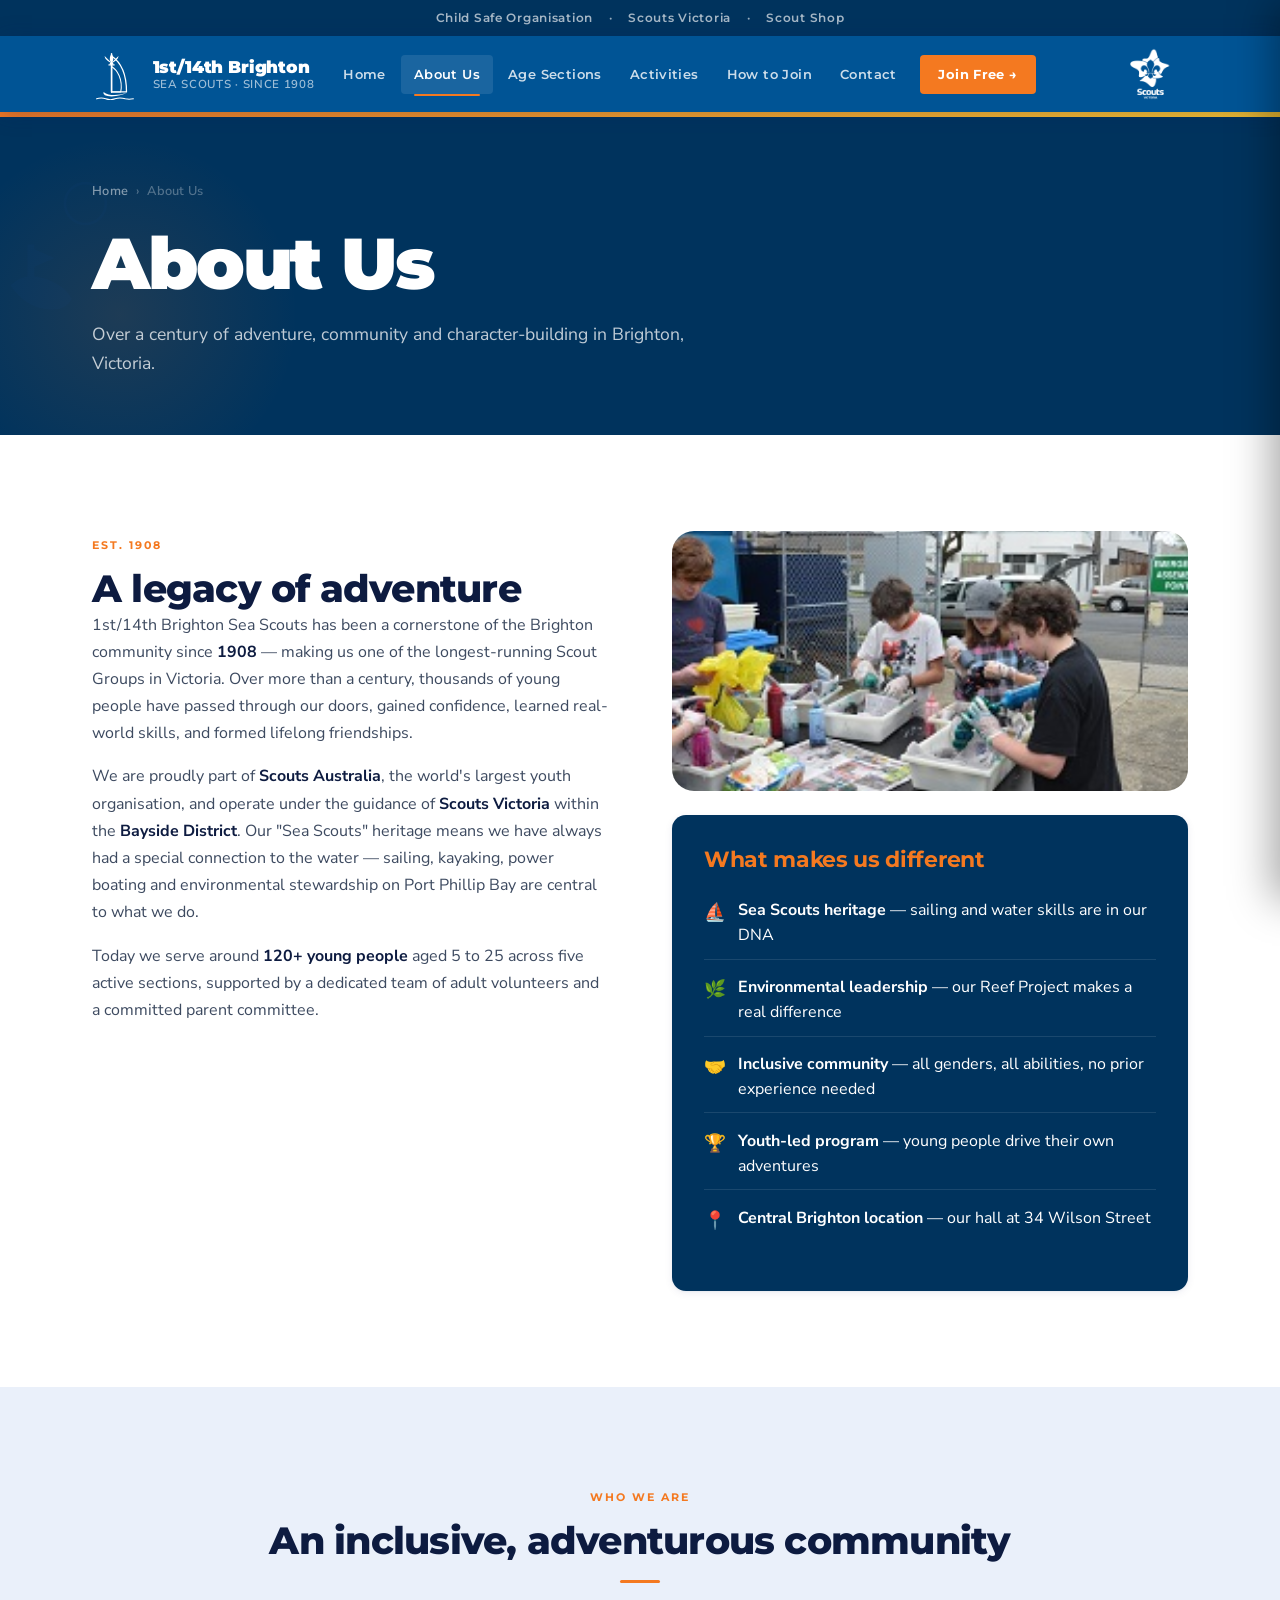
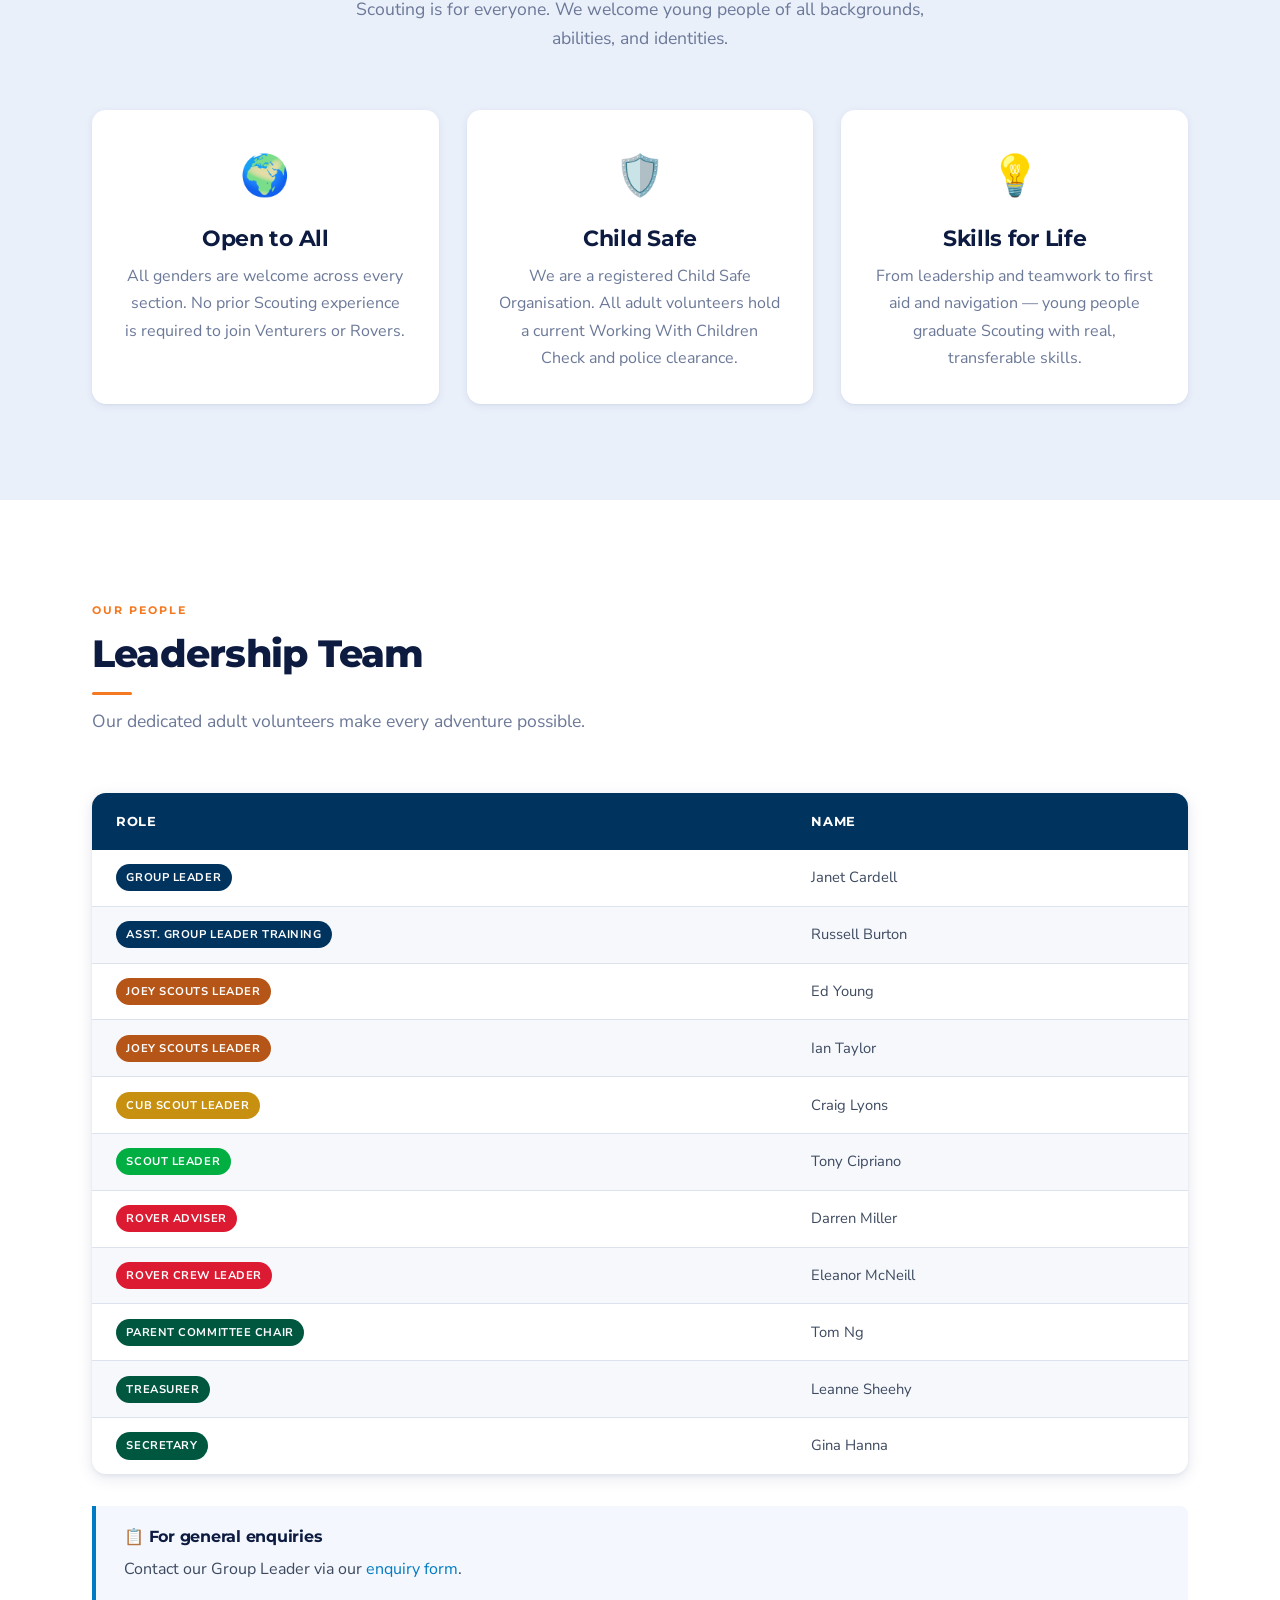
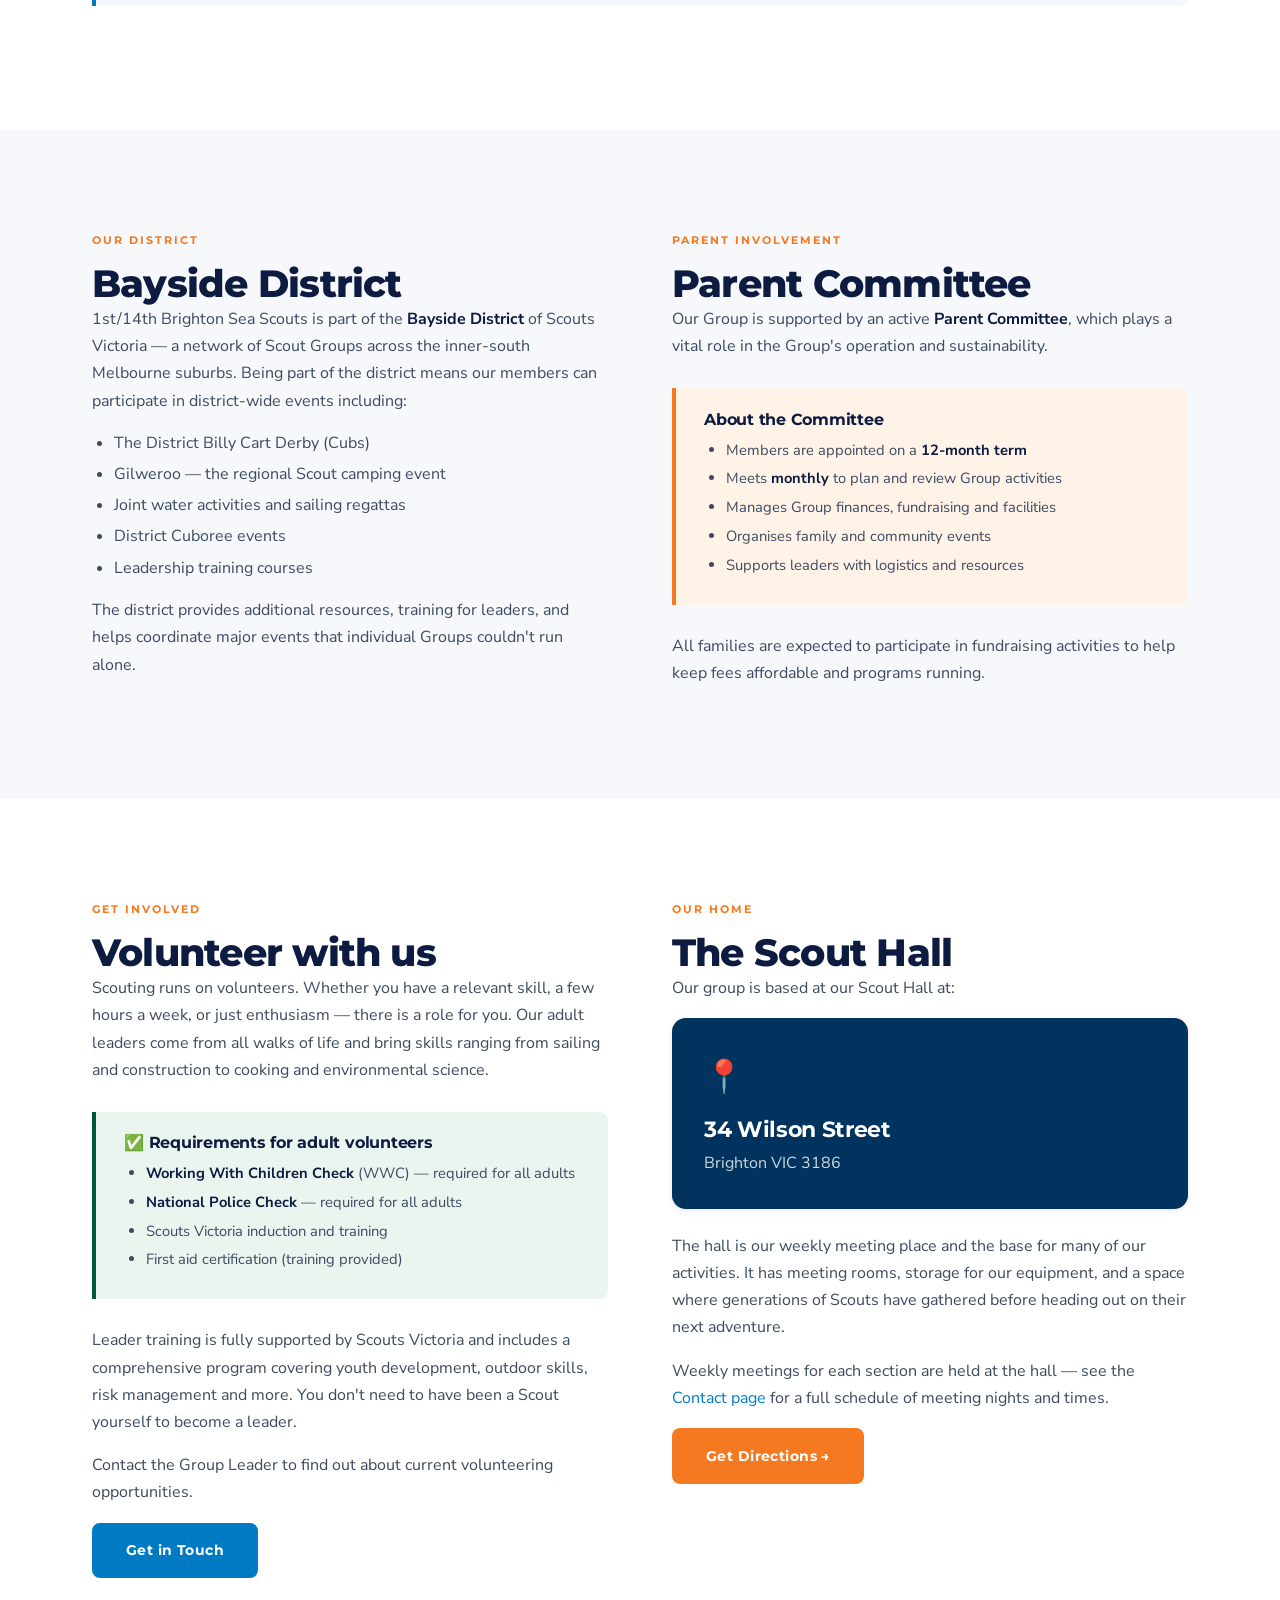
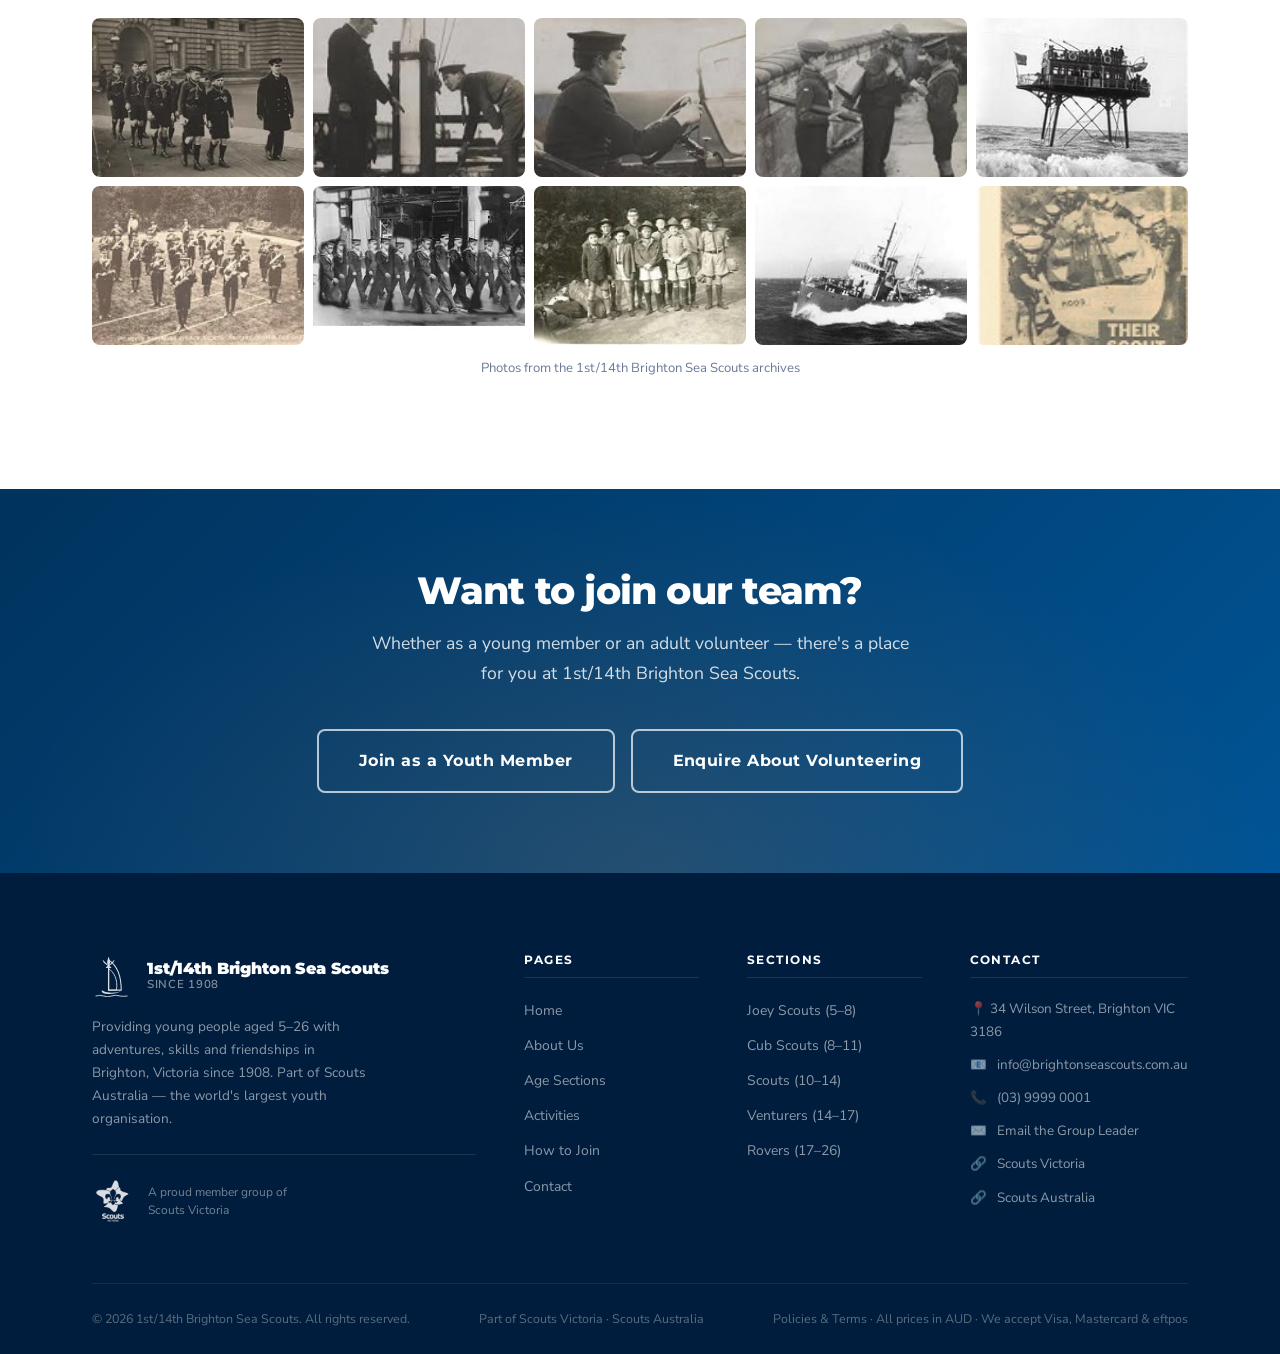
==== commit 09f49959: "feat: Westpac eCommerce compliance — policies page, AUD currency, card logos, contact info, refund p" ====
--- a/about.html
+++ b/about.html
@@ -403,6 +403,8 @@
         <div class="footer-col footer-contact">
           <h4>Contact</h4>
           <p>📍 34 Wilson Street, Brighton VIC 3186</p>
+          <p>📧 <a href="mailto:info@brightonseascouts.com.au">info@brightonseascouts.com.au</a></p>
+          <p>📞 <a href="tel:+61399990001">(03) 9999 0001</a></p>
           <p>✉️ <a href="contact.html#contact-form">Email the Group Leader</a></p>
           <p>🔗 <a href="https://scoutsvictoria.com.au" target="_blank" rel="noopener">Scouts Victoria</a></p>
           <p>🔗 <a href="https://scouts.com.au" target="_blank" rel="noopener">Scouts Australia</a></p>
@@ -411,6 +413,7 @@
       <div class="footer-bottom">
         <span>© 2026 1st/14th Brighton Sea Scouts. All rights reserved.</span>
         <span>Part of <a href="https://scoutsvictoria.com.au" target="_blank" rel="noopener">Scouts Victoria</a> · <a href="https://scouts.com.au" target="_blank" rel="noopener">Scouts Australia</a></span>
+        <span><a href="policies.html">Policies &amp; Terms</a> · All prices in AUD · We accept Visa, Mastercard &amp; eftpos</span>
       </div>
     </div>
   </footer>
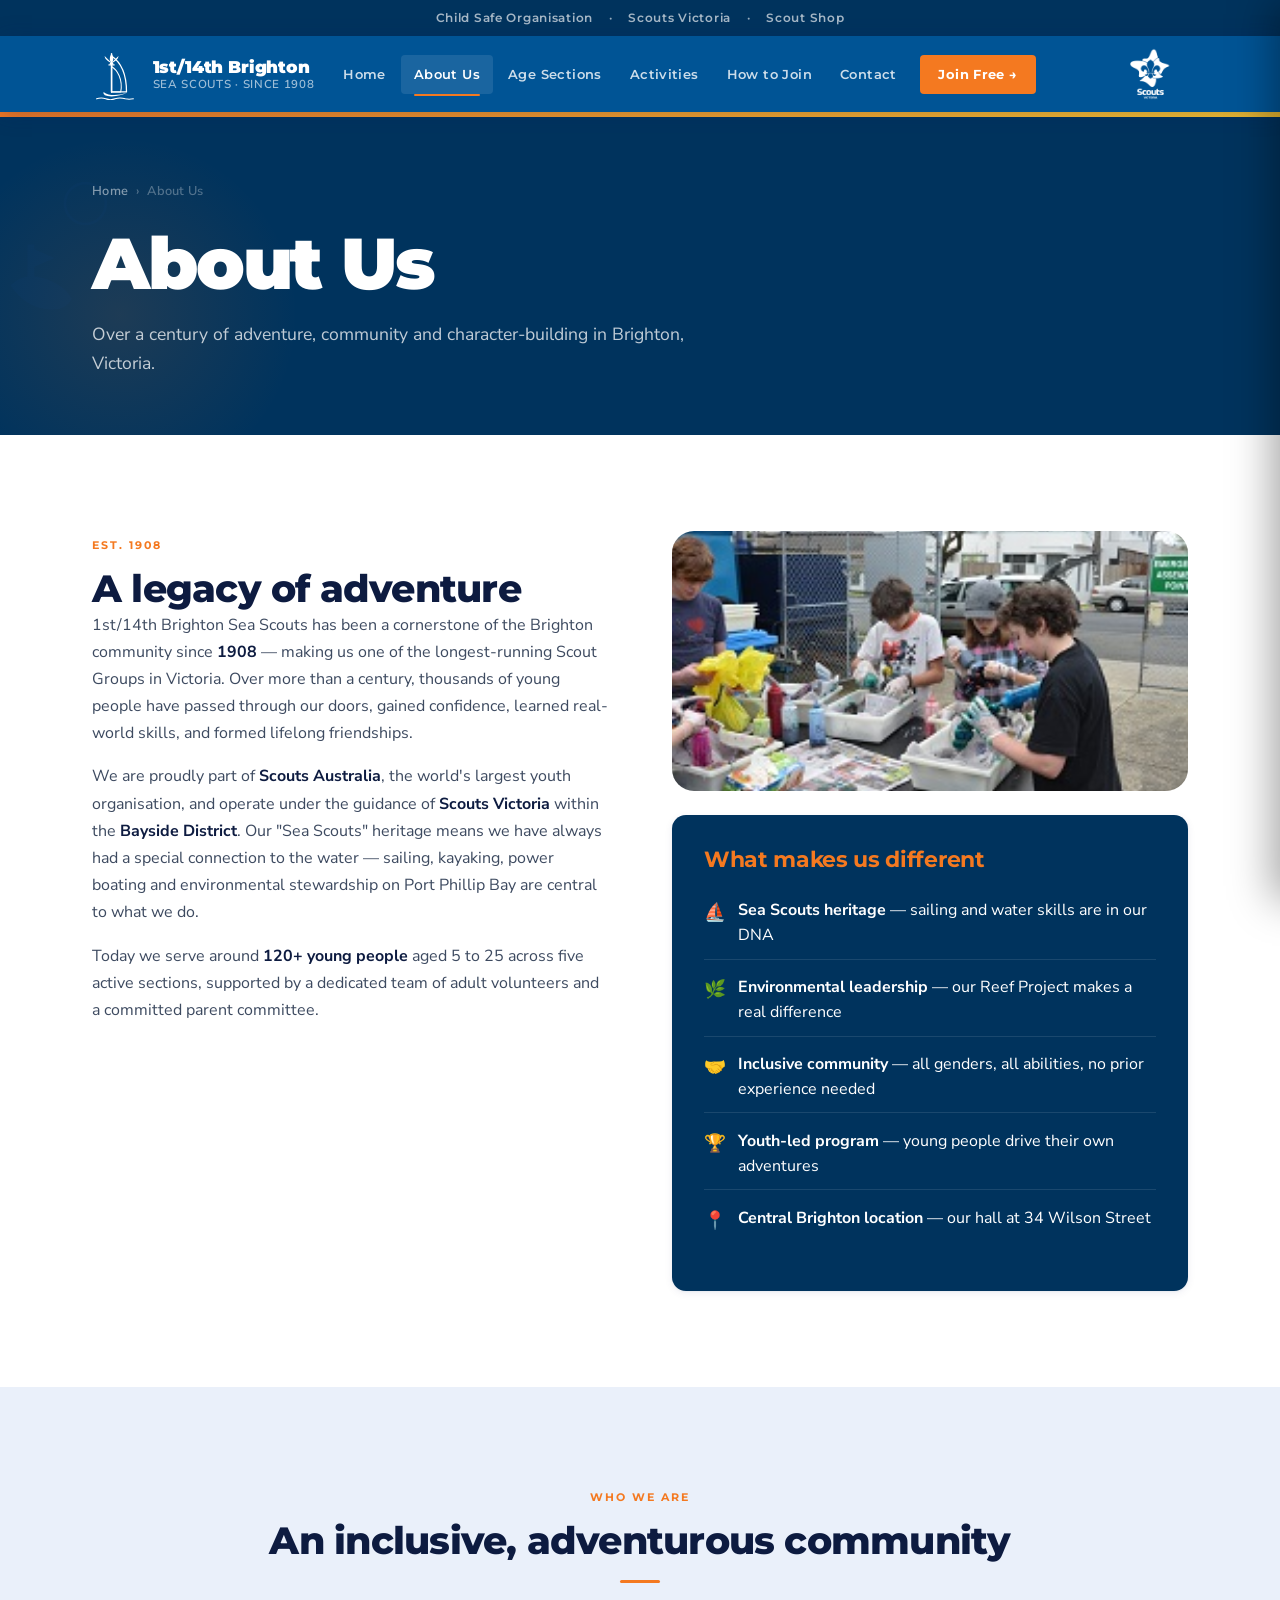
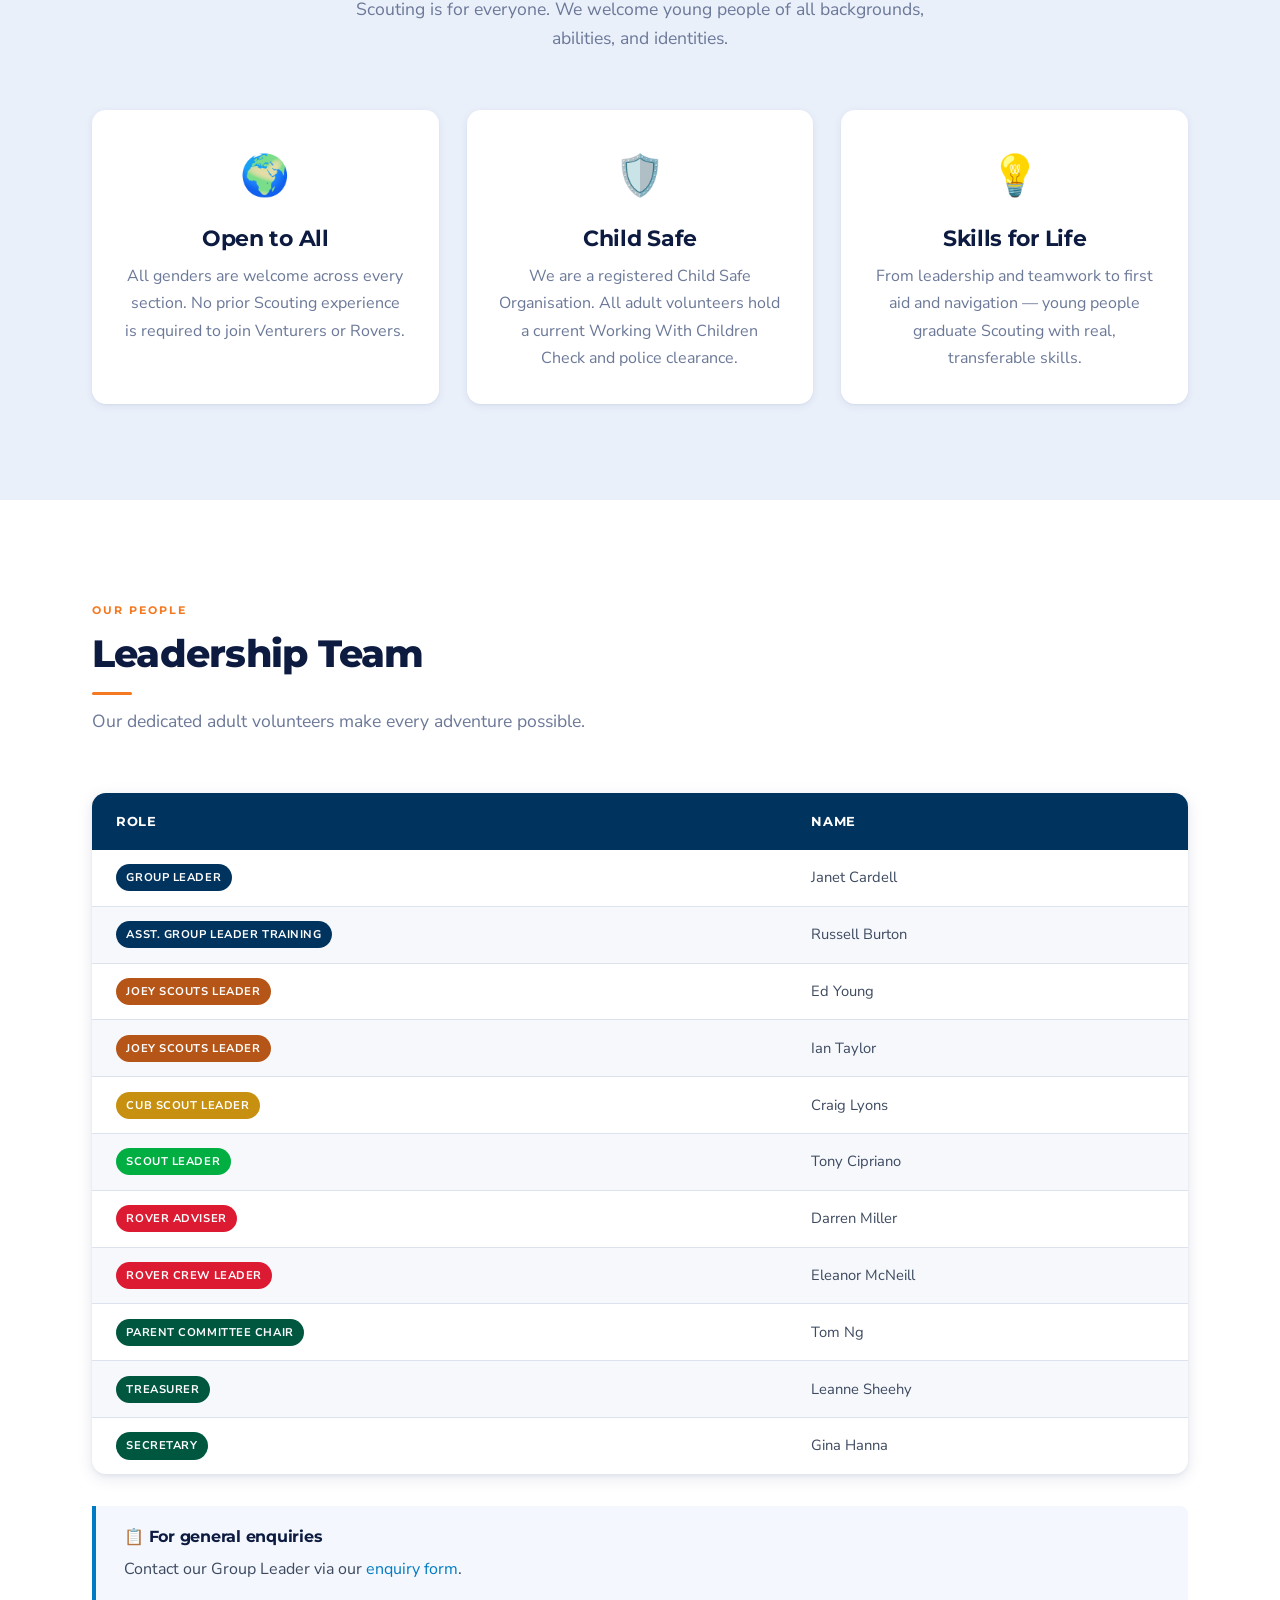
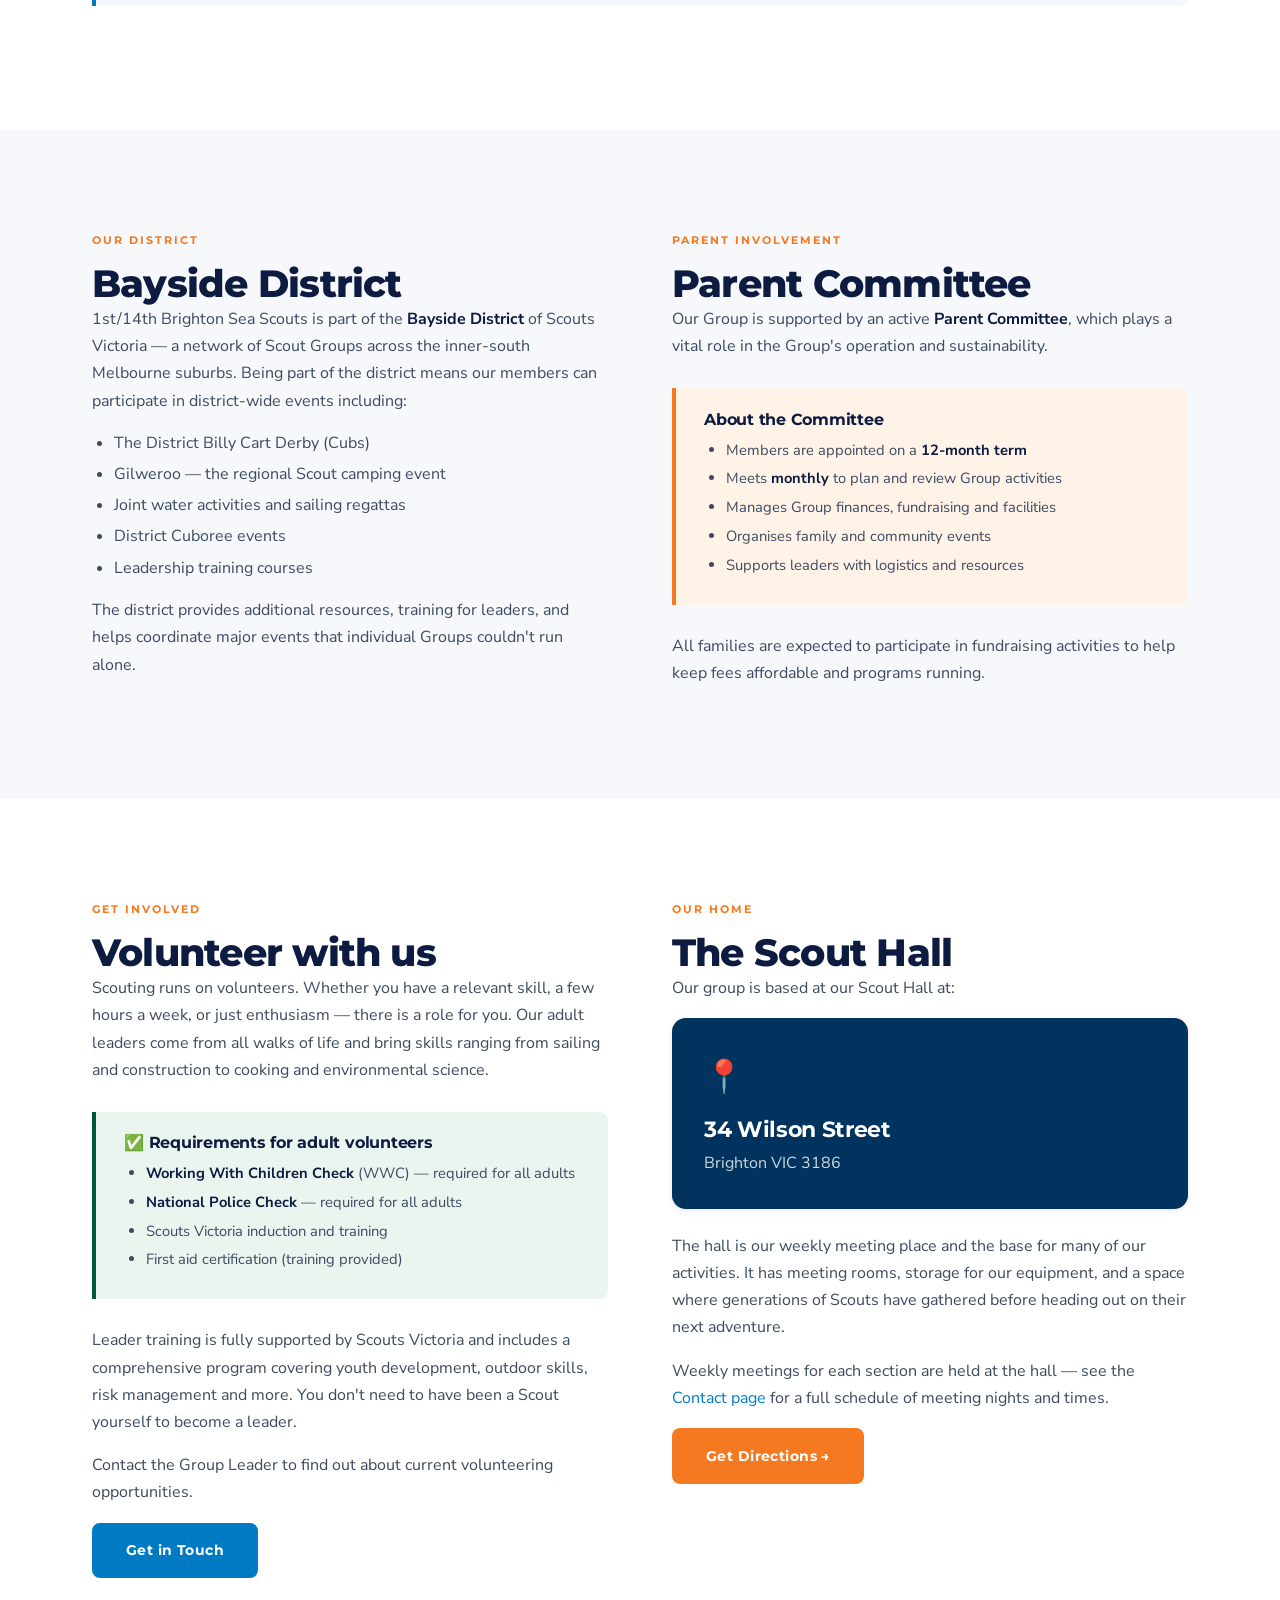
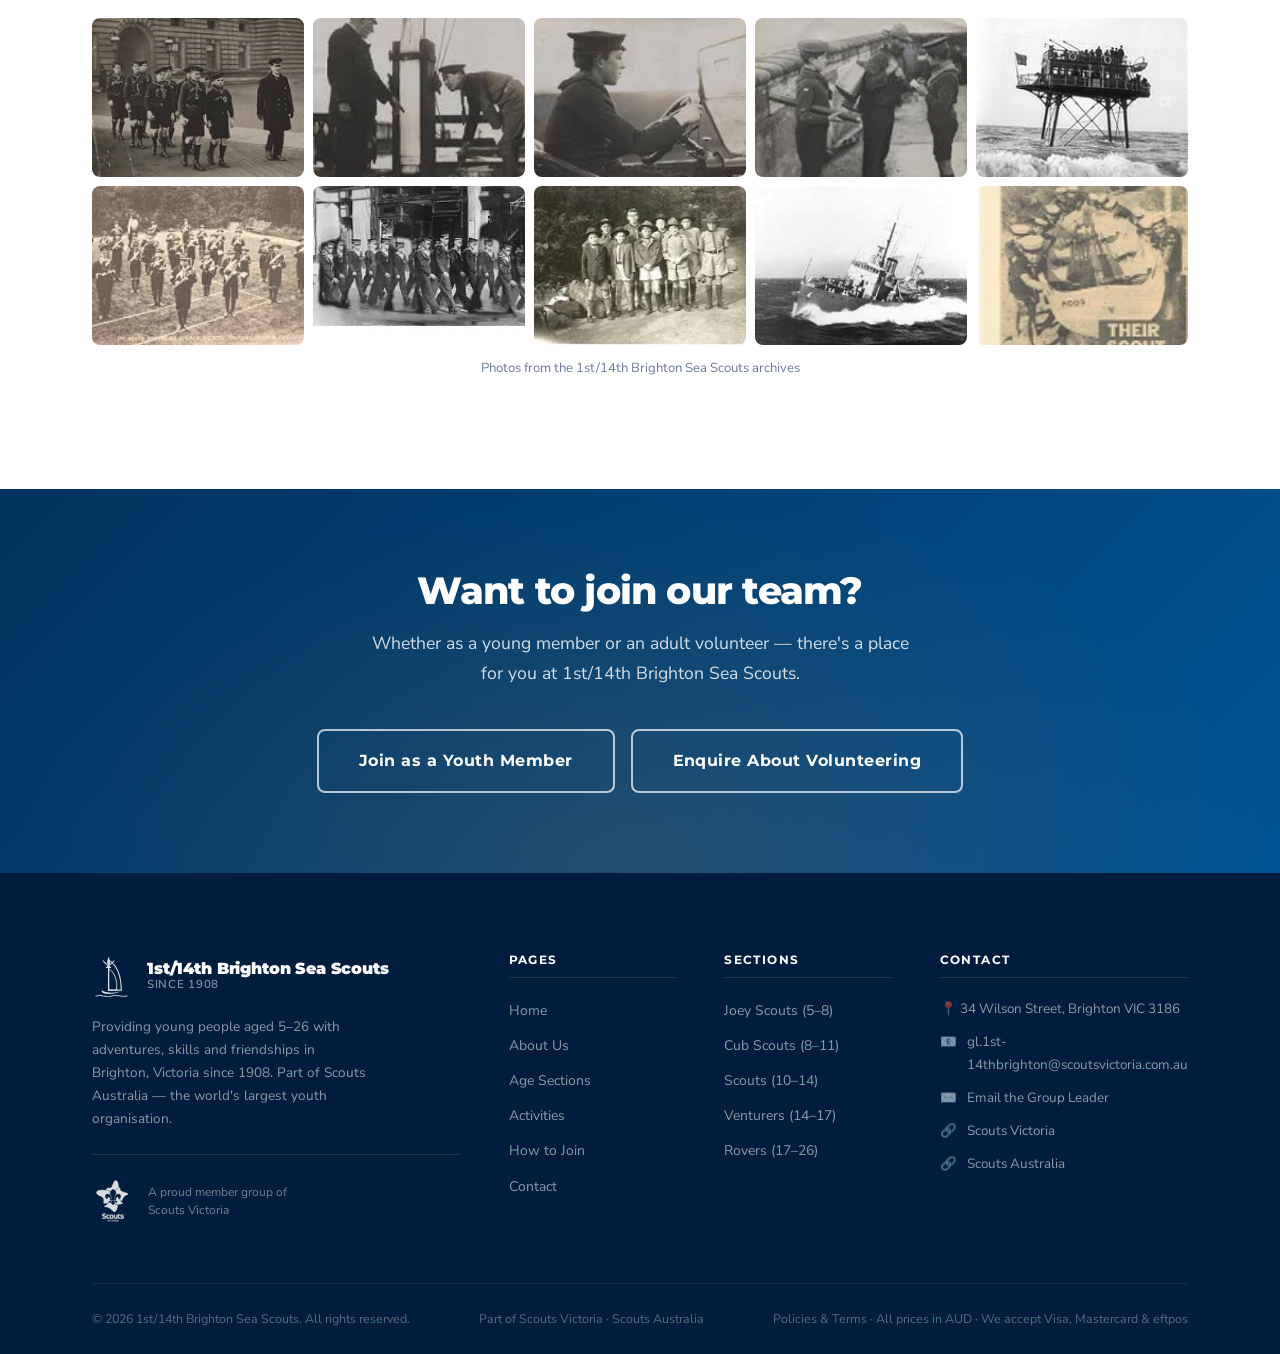
==== commit d79ff0e4: "fix: replace all placeholder emails/phones with real Group Leader contact; apply 12 policy correctio" ====
--- a/about.html
+++ b/about.html
@@ -403,8 +403,8 @@
         <div class="footer-col footer-contact">
           <h4>Contact</h4>
           <p>📍 34 Wilson Street, Brighton VIC 3186</p>
-          <p>📧 <a href="mailto:info@brightonseascouts.com.au">info@brightonseascouts.com.au</a></p>
-          <p>📞 <a href="tel:+61399990001">(03) 9999 0001</a></p>
+          <p>📧 <a href="mailto:gl.1st-14thbrighton@scoutsvictoria.com.au">gl.1st-14thbrighton@scoutsvictoria.com.au</a></p>
+          
           <p>✉️ <a href="contact.html#contact-form">Email the Group Leader</a></p>
           <p>🔗 <a href="https://scoutsvictoria.com.au" target="_blank" rel="noopener">Scouts Victoria</a></p>
           <p>🔗 <a href="https://scouts.com.au" target="_blank" rel="noopener">Scouts Australia</a></p>
